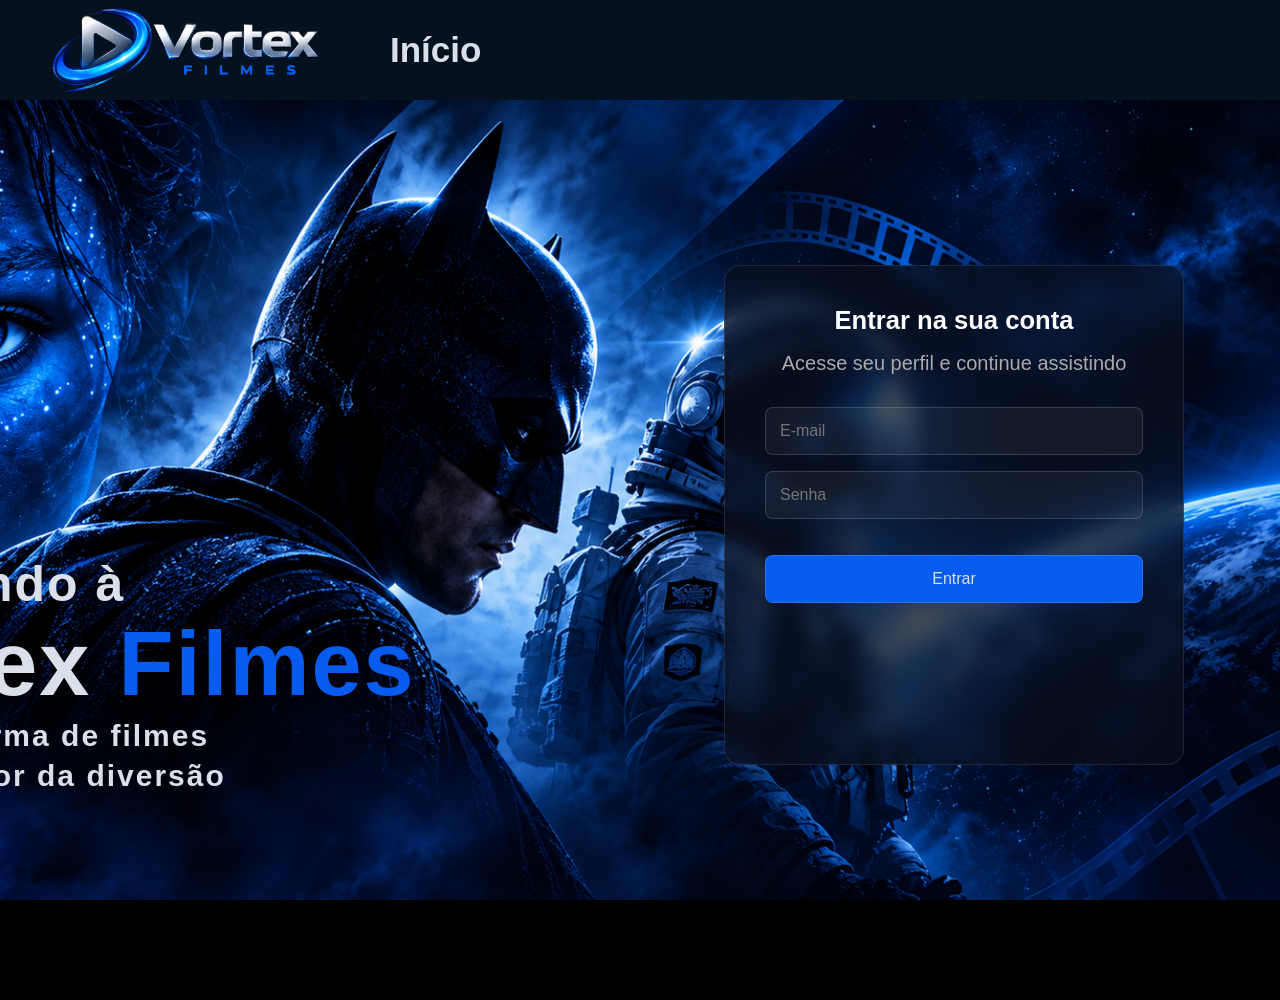
==== index.html @ 3ff37dae "refactor: organize project files and preserve original assets" ====
<!DOCTYPE html>
<html lang="pt-br">
<head>
    <meta charset="UTF-8">
    <meta name="viewport" content="width=device-width, initial-scale=1.0">
    <link rel="stylesheet" href="assets/styles/login.css">
    <script src="assets/scripts/login.js"></script>
    <title>Login</title>
</head>
<body>

    <header>
        <img src="assets/images/branding/logo.png" alt="Vortex Filmes">
        <p><a href="home.html">Início</a></p>
    </header>
    <main id="paginalogin">
        <img src="assets/images/backgrounds/login.png" id="login" alt="">

        <div id="blocologin">
            <div id="blocoesquerda">

            <h2>Bem vindo à</h2>
            <h1>Vortex <span>Filmes</span></h1>
            <h3>Sua plataforma de filmes <br> com o melhor da diversão</h3>

        </div>

            <div>
                <form id="form-login">

                <h1>Entrar na sua conta</h1>
                <p>Acesse seu perfil e continue assistindo</p>
                <input type="email" placeholder="E-mail" aria-label="E-mail" required>
                <input type="password" placeholder="Senha" aria-label="Senha" required>

                <button id="entrar" type="submit">Entrar</button>
                </form>


             </div>

        </div>
    </main>
</body>
</html>
---- assets/styles/login.css ----
/* FORMATADO PARA DESKTOP */

* {
    margin: 0;
    padding: 0;
    box-sizing: border-box;
  }

  /* Garante que o corpo da página ocupe 100% e não permita rolagens extras */
  html, body {
    width: 100%;
    height: 100%;
    overflow-x: hidden;
    background-color: #000; /* Previne que qualquer flash branco apareça */
  }


    header img{
        width: 270px;
        margin-left: 50px;

    }

    header{
        background-color: #061120;
        height: 100px;
        width: 100vw;
        display: flex;
        color: #D9E0E9 ;
        font-size: 30px;
        gap: 70px;

    }

    header a{
        text-decoration: none;
        color:#D9E0E9 ;

    }

    header p {
        padding-top: 30px;
        font-family: Arial, Helvetica, sans-serif;
        font-weight: 700;
        font-size: 35px;

    }


    main img{
        position: absolute;
        top: 0;
        left: 0;
        width: 100vw;
        height: 100vh;
        object-fit: cover;
        z-index: 1; /
    }

    #paginalogin {
        position: relative;
        width: 100vw;
        height: 100vh;
        display: flex;
        align-items: center;
        justify-content: center;
      }

    #blocologin{
        position: relative;
        z-index: 2; /* Fica na frente da imagem */
        display: flex;
        justify-content: space-between;
        align-items: center;
        width: 85%;
        max-width: 1200px;
        color: #D9E0E9 ;
        font-family: Arial, Helvetica, sans-serif;
        font-weight: 100;
        margin-left: 0px;
        padding-left: 0px;
    }

    #blocoesquerda{
        margin-left: -290px;
        margin-bottom: -250px;
        font-weight: 1000px;
        letter-spacing: 2px;


    }

    #blocoesquerda h2 {
        font-size: 50px;

    }

    #blocoesquerda h1 {
        font-size: 90px;

    }

    #blocoesquerda h1 span {
        color: #075BEE;
        font-weight: 2000px;


    }

    #blocoesquerda h3 {
        font-size: 30px;
        line-height: 40px;


    }



    form {
        background: rgba(10, 15, 30, 0.75); /* Fundo translúcido escuro */
        border: 1px solid rgba(255, 255, 255, 0.1);
        margin-top: -70px;
        padding: 40px;
        border-radius: 16px;
        backdrop-filter: blur(10px); /* Efeito vidro fosco */
        width: 100%;
        height: 500px;
        max-width: 460px;
        color: #fff;
      }

    form h1 {
        font-size: 1.6rem;
        margin-bottom: 8px;
        text-align: center;
      }

    form p {
        line-height: 40px;
        color: #aaa;
        font-size: 0.9rem;
        margin-bottom: 24px;
        text-align: center;
        font-size: 20px;
      }

    form input {
        width: 100%;
        padding: 14px;
        margin-bottom: 16px;
        background: rgba(255, 255, 255, 0.05);
        border: 1px solid rgba(255, 255, 255, 0.15);
        border-radius: 8px;
        color: #fff;
        font-size: 1rem;
      }

    form input:focus {
        border-color: #00a2ff;
        outline: none;
    }

    button {
        width: 100%;
        padding: 14px;
        margin-bottom: 36px;
        background: #075BEE;
        border: 1px solid rgba(255, 255, 255, 0.15);
        border-radius: 8px;
        color: #fff;
        font-size: 1rem;
        margin-top: 20px;
      }

    #entrar{
        text-decoration: none;
        color:#D9E0E9 ;
    }
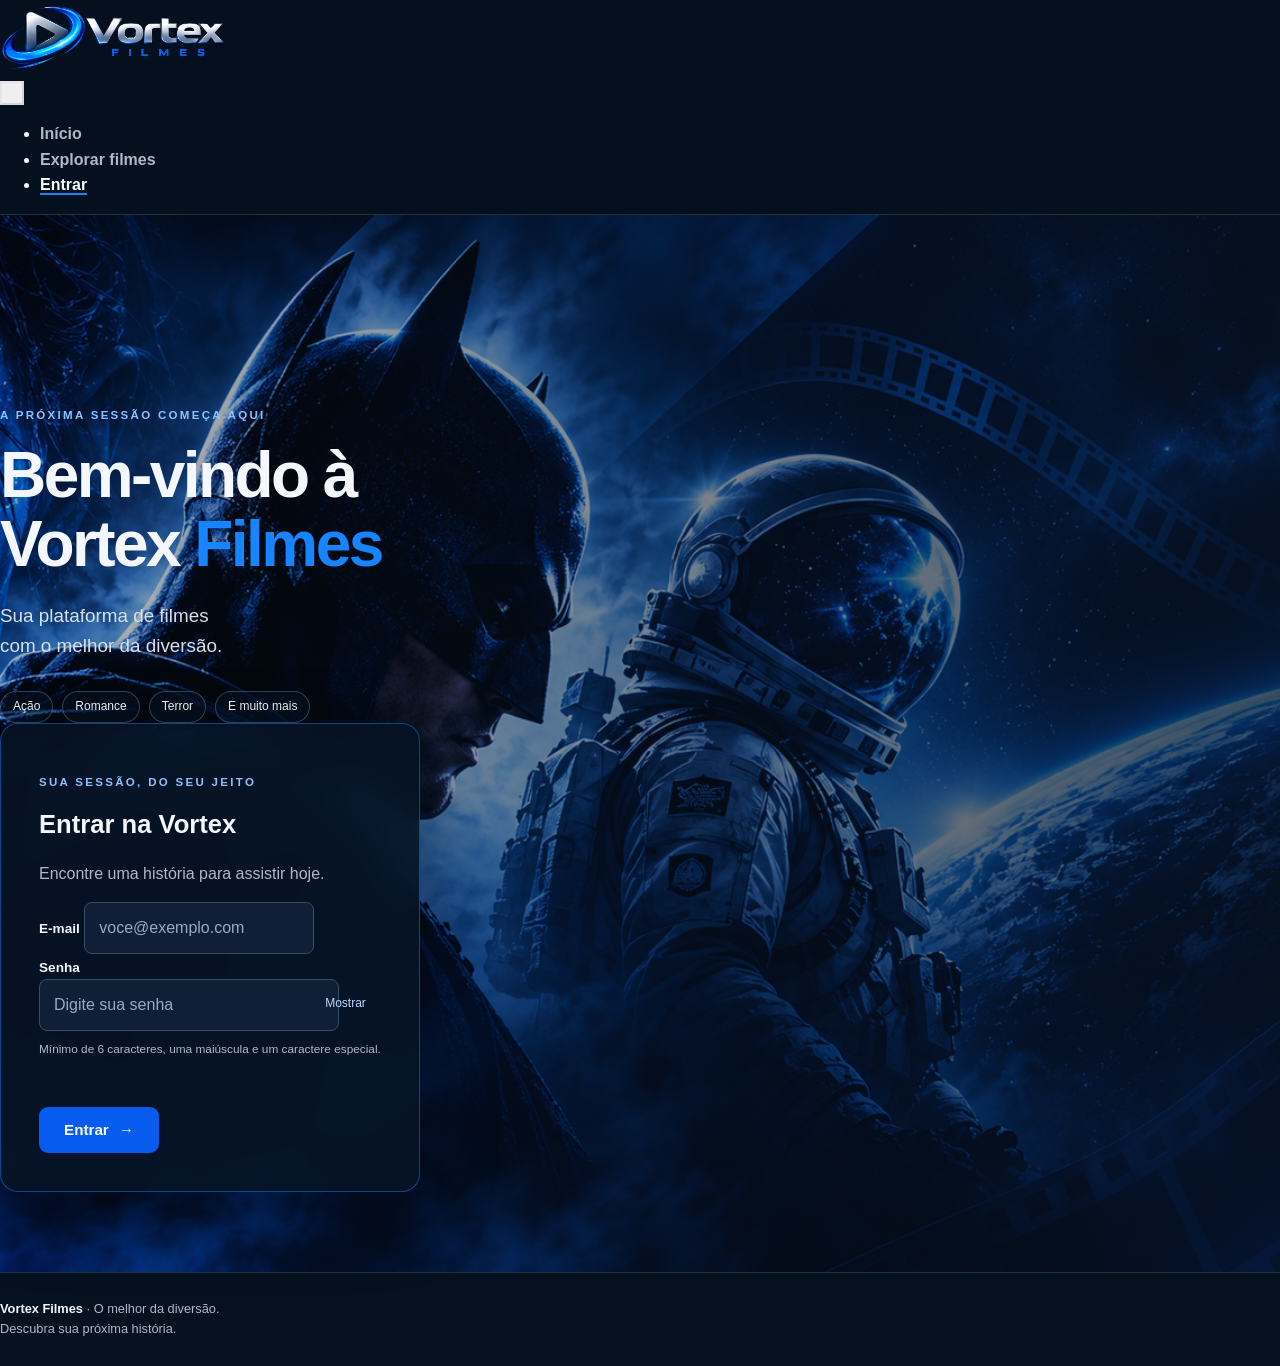
==== commit 874e22e8: "feat: complete responsive movie catalog and Portuguese video selection" ====
--- a/index.html
+++ b/index.html
@@ -1,45 +1,85 @@
 <!DOCTYPE html>
-<html lang="pt-br">
+<html lang="pt-BR" data-bs-theme="dark">
 <head>
     <meta charset="UTF-8">
     <meta name="viewport" content="width=device-width, initial-scale=1.0">
-    <link rel="stylesheet" href="assets/styles/login.css">
-    <script src="assets/scripts/login.js"></script>
-    <title>Login</title>
+    <meta name="description" content="Entre na Vortex Filmes e encontre sua próxima sessão de cinema.">
+    <title>Entrar | Vortex Filmes</title>
+    <link rel="stylesheet" href="vendor/bootstrap.min.css">
+    <link rel="stylesheet" href="css/main.css">
+    <link rel="stylesheet" href="css/login.css">
+    <script src="vendor/bootstrap.bundle.min.js" defer></script>
+    <script src="js/login.js" defer></script>
 </head>
-<body>
+<body class="pagina-login">
+    <a class="pular-conteudo" href="#conteudo-principal">Pular para o conteúdo</a>
+    <header class="cabecalho">
+        <!-- O cabeçalho é compartilhado visualmente pelas duas páginas. -->
+        <nav class="navbar navbar-expand-md" aria-label="Navegação principal">
+            <div class="container">
+                <a class="marca" href="index.html" aria-label="Vortex Filmes, página de entrada">
+                    <img src="images/logo.png" alt="Vortex Filmes" width="225" height="70">
+                </a>
+                <button class="navbar-toggler" type="button" data-bs-toggle="collapse" data-bs-target="#menu-principal" aria-controls="menu-principal" aria-expanded="false" aria-label="Abrir menu">
+                    <span class="navbar-toggler-icon"></span>
+                </button>
+                <div class="collapse navbar-collapse justify-content-end" id="menu-principal">
+                    <ul class="navbar-nav align-items-md-center">
+                        <li class="nav-item"><a class="nav-link" href="home.html">Início</a></li>
+                        <li class="nav-item"><a class="nav-link" href="home.html#catalogo">Explorar filmes</a></li>
+                        <li class="nav-item"><a class="nav-link" href="#formulario-login" aria-current="page">Entrar</a></li>
+                    </ul>
+                </div>
+            </div>
+        </nav>
+    </header>
 
-    <header>
-        <img src="assets/images/branding/logo.png" alt="Vortex Filmes">
-        <p><a href="home.html">Início</a></p>
-    </header>
-    <main id="paginalogin">
-        <img src="assets/images/backgrounds/login.png" id="login" alt="">
+    <main id="conteudo-principal" class="apresentacao-login">
+        <div class="container">
+            <div class="row align-items-center g-5">
+                <section class="col-lg-7 boas-vindas" aria-labelledby="titulo-apresentacao">
+                    <p class="sobretitulo">A próxima sessão começa aqui</p>
+                    <h1 id="titulo-apresentacao">Bem-vindo à<br>Vortex <span class="texto-azul">Filmes</span></h1>
+                    <p class="descricao-login">Sua plataforma de filmes<br class="d-none d-md-block"> com o melhor da diversão.</p>
+                    <div class="generos-apresentacao" aria-label="Gêneros disponíveis">
+                        <span>Ação</span><span>Romance</span><span>Terror</span><span>E muito mais</span>
+                    </div>
+                </section>
 
-        <div id="blocologin">
-            <div id="blocoesquerda">
+                <section class="col-lg-5" aria-labelledby="titulo-login">
+                    <div class="painel-login">
+                        <p class="sobretitulo">Sua sessão, do seu jeito</p>
+                        <h2 id="titulo-login">Entrar na Vortex</h2>
+                        <p class="texto-secundario mb-4">Encontre uma história para assistir hoje.</p>
+                        <!-- O formulário usa validação própria, com mensagens próximas dos campos. -->
+                        <form id="formulario-login" novalidate>
+                            <div class="mb-3">
+                                <label for="email" class="form-label">E-mail</label>
+                                <input class="form-control" type="email" id="email" placeholder="voce@exemplo.com" autocomplete="email" aria-describedby="mensagem-login" required>
+                            </div>
+                            <div class="mb-3">
+                                <label for="senha" class="form-label">Senha</label>
+                                <div class="campo-senha">
+                                    <input class="form-control" type="password" id="senha" placeholder="Digite sua senha" autocomplete="current-password" minlength="6" aria-describedby="ajuda-senha mensagem-login" required>
+                                    <button class="mostrar-senha" id="alternar-senha" type="button" aria-controls="senha" aria-label="Mostrar senha" aria-pressed="false">Mostrar</button>
+                                </div>
+                                <p id="ajuda-senha" class="ajuda-senha">Mínimo de 6 caracteres, uma maiúscula e um caractere especial.</p>
+                            </div>
+                            <p id="mensagem-login" class="mensagem-login" role="alert" aria-atomic="true"></p>
+                            <button class="botao-primario w-100" type="submit">Entrar <span aria-hidden="true">→</span></button>
+                        </form>
+                    </div>
+                </section>
+            </div>
+        </div>
+        <noscript><p class="container">Ative o JavaScript para validar o formulário de entrada.</p></noscript>
+    </main>
 
-            <h2>Bem vindo à</h2>
-            <h1>Vortex <span>Filmes</span></h1>
-            <h3>Sua plataforma de filmes <br> com o melhor da diversão</h3>
-
+    <footer class="rodape">
+        <div class="container d-flex flex-wrap justify-content-between gap-2">
+            <p><strong>Vortex Filmes</strong> · O melhor da diversão.</p>
+            <p>Descubra sua próxima história.</p>
         </div>
-
-            <div>
-                <form id="form-login">
-
-                <h1>Entrar na sua conta</h1>
-                <p>Acesse seu perfil e continue assistindo</p>
-                <input type="email" placeholder="E-mail" aria-label="E-mail" required>
-                <input type="password" placeholder="Senha" aria-label="Senha" required>
-
-                <button id="entrar" type="submit">Entrar</button>
-                </form>
-
-
-             </div>
-
-        </div>
-    </main>
+    </footer>
 </body>
 </html>
--- a/css/main.css
+++ b/css/main.css
@@ -0,0 +1,217 @@
+/* A paleta e os componentes compartilhados mantêm a identidade da Vortex Filmes. */
+:root {
+    --fundo-principal: #071426;
+    --fundo-painel: #0b1b33;
+    --azul-principal: #075bee;
+    --azul-destaque: #1685ff;
+    --texto-principal: #f4f7fb;
+    --texto-secundario: #aeb8c7;
+    --borda-suave: rgba(174, 184, 199, 0.18);
+}
+
+* {
+    box-sizing: border-box;
+}
+
+html {
+    scroll-behavior: smooth;
+    scroll-padding-top: 105px;
+}
+
+body {
+    margin: 0;
+    background: var(--fundo-principal);
+    color: var(--texto-principal);
+    font-family: Arial, Helvetica, sans-serif;
+    line-height: 1.6;
+    min-width: 320px;
+}
+
+a {
+    color: inherit;
+    text-decoration: none;
+}
+
+a:hover {
+    color: #fff;
+}
+
+button, input {
+    font: inherit;
+}
+
+button, a, input {
+    -webkit-tap-highlight-color: transparent;
+}
+
+:focus-visible {
+    outline: 3px solid #85bcff;
+    outline-offset: 5px;
+}
+
+[hidden] {
+    display: none !important;
+}
+
+.pular-conteudo {
+    position: fixed;
+    top: -80px;
+    left: 16px;
+    z-index: 2000;
+    padding: 10px 18px;
+    background: var(--azul-principal);
+    border-radius: 8px;
+}
+
+.pular-conteudo:focus {
+    top: 12px;
+}
+
+.cabecalho {
+    position: sticky;
+    top: 0;
+    z-index: 1020;
+    background: rgba(6, 17, 32, 0.96);
+    border-bottom: 1px solid var(--borda-suave);
+    backdrop-filter: blur(14px);
+}
+
+.cabecalho .navbar {
+    min-height: 90px;
+}
+
+.marca img {
+    display: block;
+    width: 225px;
+    height: auto;
+}
+
+.cabecalho .navbar-nav {
+    gap: 20px;
+}
+
+.cabecalho .nav-link {
+    color: var(--texto-secundario);
+    font-weight: 600;
+}
+
+.cabecalho .nav-link:hover, .cabecalho .nav-link[aria-current="page"] {
+    color: #fff;
+}
+
+.cabecalho .nav-link[aria-current="page"] {
+    box-shadow: 0 2px var(--azul-destaque);
+}
+
+.navbar-toggler {
+    border-color: var(--borda-suave);
+    padding: 10px;
+}
+
+.botao-primario, .botao-secundario {
+    display: inline-flex;
+    align-items: center;
+    justify-content: center;
+    gap: 10px;
+    min-height: 46px;
+    padding: 11px 24px;
+    border: 1px solid transparent;
+    border-radius: 9px;
+    font-weight: 700;
+    font-size: 0.95rem;
+    line-height: 1.4;
+    transition: background 160ms, border-color 160ms, transform 160ms;
+}
+
+.botao-primario {
+    background: var(--azul-principal);
+    color: #fff;
+}
+
+.botao-primario:hover {
+    background: #176bfa;
+    color: #fff;
+    transform: translateY(-1px);
+}
+
+.botao-secundario {
+    background: transparent;
+    color: var(--texto-principal);
+    border-color: #586d88;
+}
+
+.botao-secundario:hover {
+    background: rgba(22, 133, 255, 0.1);
+    border-color: var(--azul-destaque);
+}
+
+.sobretitulo {
+    color: #8dc2ff;
+    font-size: 0.72rem;
+    font-weight: 700;
+    letter-spacing: 0.2em;
+    text-transform: uppercase;
+}
+
+.texto-secundario {
+    color: var(--texto-secundario);
+}
+
+.texto-azul {
+    color: var(--azul-destaque);
+}
+
+.rodape {
+    padding: 26px 0;
+    border-top: 1px solid var(--borda-suave);
+    background: #061120;
+    color: var(--texto-secundario);
+    font-size: 0.8rem;
+}
+
+.rodape p {
+    margin: 0;
+}
+
+.rodape strong {
+    color: var(--texto-principal);
+}
+
+/* Os elementos acompanham a largura disponível, sem margens negativas. */
+@media (max-width: 767.98px) {
+    .cabecalho .navbar {
+        min-height: 76px;
+    }
+
+    .marca img {
+        width: 175px;
+    }
+
+    .cabecalho .navbar-nav {
+        padding: 18px 0;
+        gap: 12px;
+    }
+
+    .cabecalho .nav-link[aria-current="page"] {
+        box-shadow: none;
+        color: #8dc2ff;
+    }
+
+    .rodape {
+        padding: 22px 0;
+    }
+
+}
+
+/* Respeita quem prefere reduzir animações no aparelho. */
+@media (prefers-reduced-motion: reduce) {
+    html {
+        scroll-behavior: auto;
+    }
+
+    *, *::before, *::after {
+        animation-duration: 0.01ms !important;
+        transition-duration: 0.01ms !important;
+    }
+
+}
--- a/css/login.css
+++ b/css/login.css
@@ -0,0 +1,183 @@
+/* O fundo original permanece como parte da identidade visual do login. */
+.pagina-login {
+    min-height: 100vh;
+    display: flex;
+    flex-direction: column;
+}
+
+.apresentacao-login {
+    flex: 1;
+    display: flex;
+    align-items: center;
+    padding: 80px 0;
+    background: linear-gradient(90deg, rgba(7, 20, 38, 0.3), rgba(7, 20, 38, 0.72)), url("../images/login-background.png") center / cover;
+}
+
+.boas-vindas {
+    padding-top: 100px;
+}
+
+.boas-vindas h1 {
+    font-size: clamp(2.7rem, 5vw, 4.7rem);
+    line-height: 1.08;
+    font-weight: 800;
+    letter-spacing: -0.04em;
+    margin: 16px 0 22px;
+}
+
+.descricao-login {
+    font-size: 1.18rem;
+    max-width: 440px;
+    color: #d9e0e9;
+}
+
+.generos-apresentacao {
+    display: flex;
+    flex-wrap: wrap;
+    gap: 9px;
+    margin-top: 30px;
+}
+
+.generos-apresentacao span {
+    padding: 5px 12px;
+    font-size: 0.75rem;
+    border: 1px solid rgba(174, 184, 199, 0.3);
+    border-radius: 30px;
+    background: rgba(7, 20, 38, 0.5);
+}
+
+.painel-login {
+    padding: 38px;
+    background: rgba(7, 20, 38, 0.9);
+    border: 1px solid rgba(22, 133, 255, 0.45);
+    border-radius: 18px;
+    box-shadow: 0 24px 70px rgba(0, 0, 0, 0.35);
+    backdrop-filter: blur(16px);
+}
+
+.painel-login h2 {
+    font-size: 1.6rem;
+    font-weight: 700;
+    margin: 12px 0;
+}
+
+.painel-login .form-label {
+    font-size: 0.85rem;
+    font-weight: 700;
+}
+
+.painel-login .form-control {
+    min-height: 48px;
+    border: 1px solid #3a4c68;
+    border-radius: 8px;
+    background: #101f36;
+    color: #fff;
+    padding: 12px 14px;
+}
+
+.painel-login .form-control::placeholder {
+    color: #9baac0;
+}
+
+.painel-login .form-control:focus {
+    border-color: #1685ff;
+    box-shadow: 0 0 0 3px rgba(22, 133, 255, 0.18);
+}
+
+.painel-login .form-control[aria-invalid="true"] {
+    border-color: #ff9696;
+}
+
+.campo-senha {
+    position: relative;
+}
+
+.campo-senha input {
+    padding-right: 84px !important;
+}
+
+.mostrar-senha {
+    position: absolute;
+    right: 5px;
+    top: 4px;
+    height: 40px;
+    padding: 0 10px;
+    background: transparent;
+    border: 0;
+    color: #b8d9ff;
+    font-size: 0.75rem;
+    border-radius: 5px;
+}
+
+.ajuda-senha {
+    margin: 10px 0 0;
+    color: var(--texto-secundario);
+    font-size: 0.74rem;
+    line-height: 1.5;
+}
+
+.mensagem-login {
+    min-height: 36px;
+    margin: 0 0 12px;
+    color: #ffb0b0;
+    font-size: 0.8rem;
+    line-height: 1.45;
+}
+
+.aviso-demonstracao {
+    margin: 20px 0 0;
+    text-align: center;
+    color: var(--texto-secundario);
+    font-size: 0.72rem;
+}
+
+/* Em telas pequenas, o formulário ocupa a largura disponível sem cortar o texto. */
+@media (max-width: 991.98px) {
+    .apresentacao-login {
+        padding: 50px 0;
+        background-position: 30% center;
+    }
+
+    .boas-vindas {
+        padding-top: 0;
+        text-align: center;
+    }
+
+    .descricao-login {
+        margin-inline: auto;
+    }
+
+    .generos-apresentacao {
+        justify-content: center;
+        margin-top: 20px;
+    }
+
+    .painel-login {
+        max-width: 480px;
+        margin-inline: auto;
+    }
+
+}
+
+@media (max-width: 575.98px) {
+    .apresentacao-login {
+        padding: 34px 0;
+    }
+
+    .boas-vindas h1 {
+        font-size: 2.7rem;
+    }
+
+    .descricao-login {
+        font-size: 1rem;
+    }
+
+    .painel-login {
+        padding: 25px 20px;
+    }
+
+    .painel-login h2 {
+        font-size: 1.4rem;
+    }
+
+}
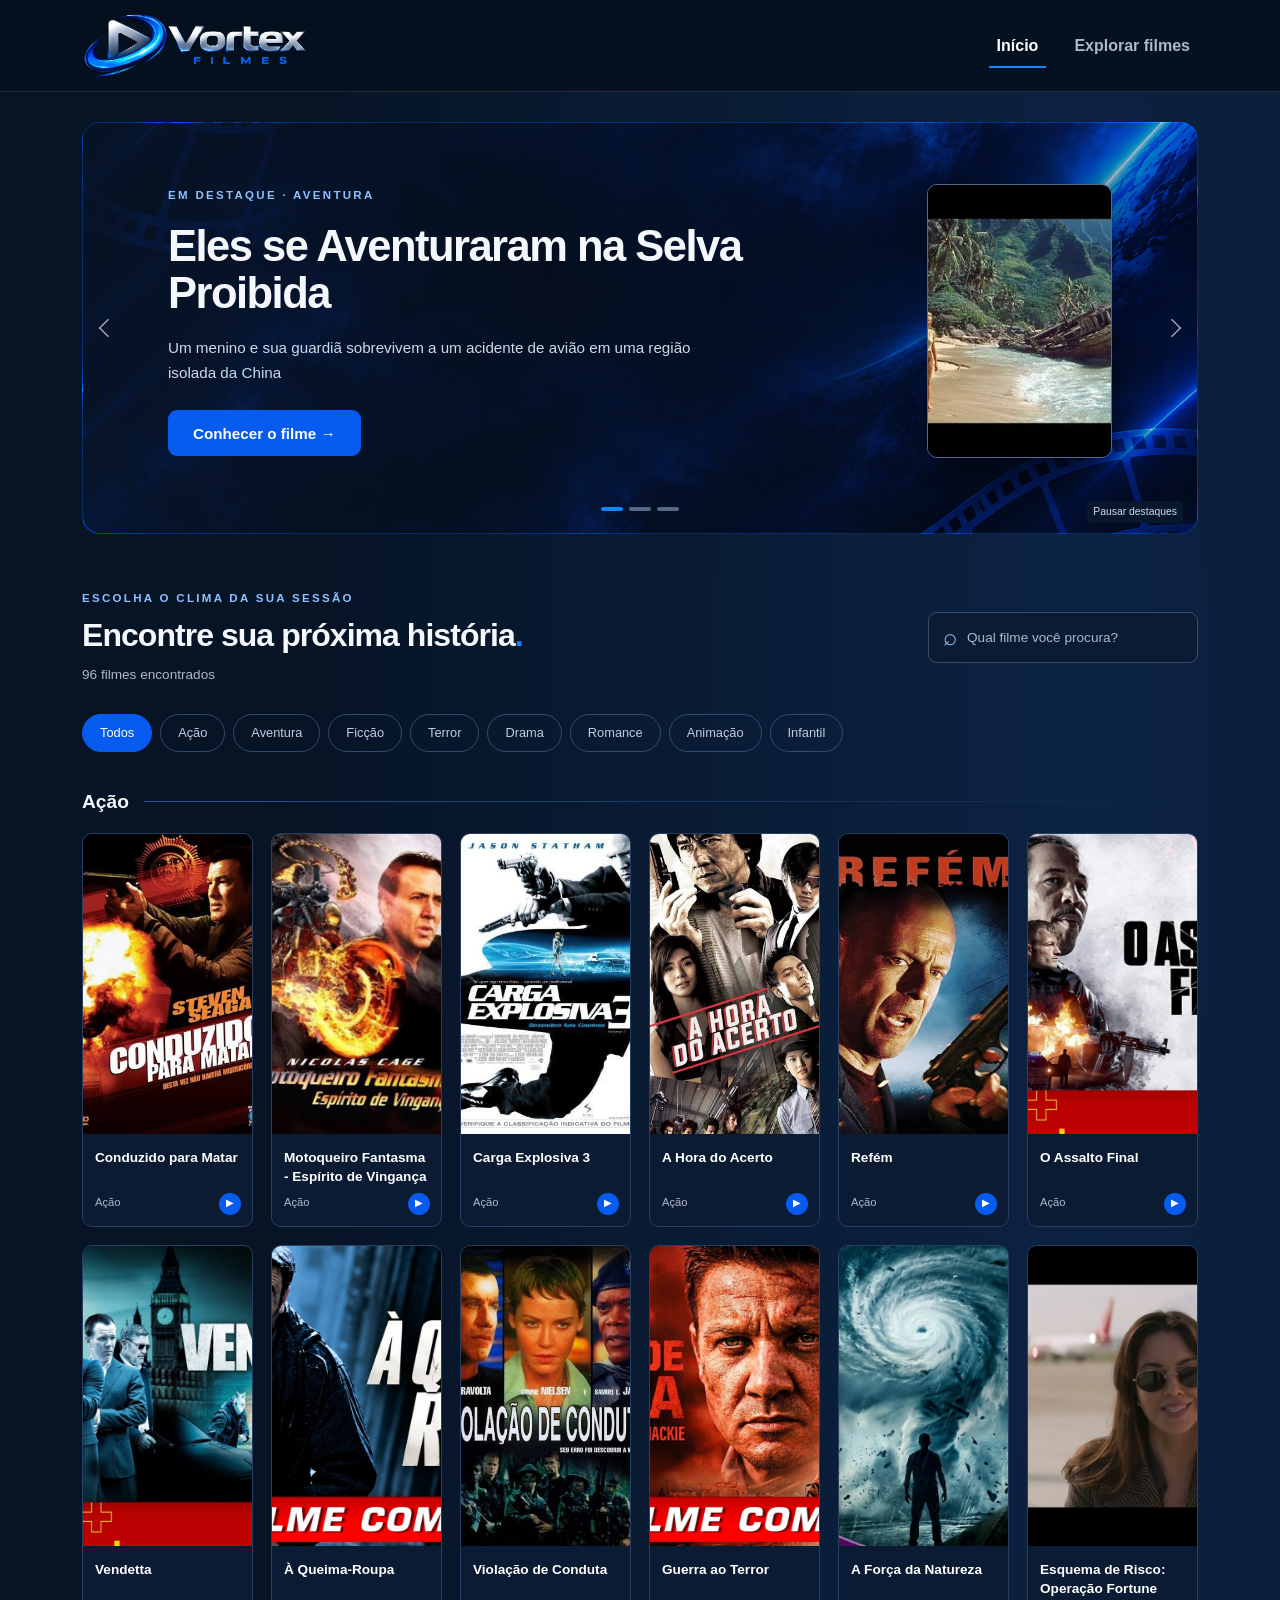
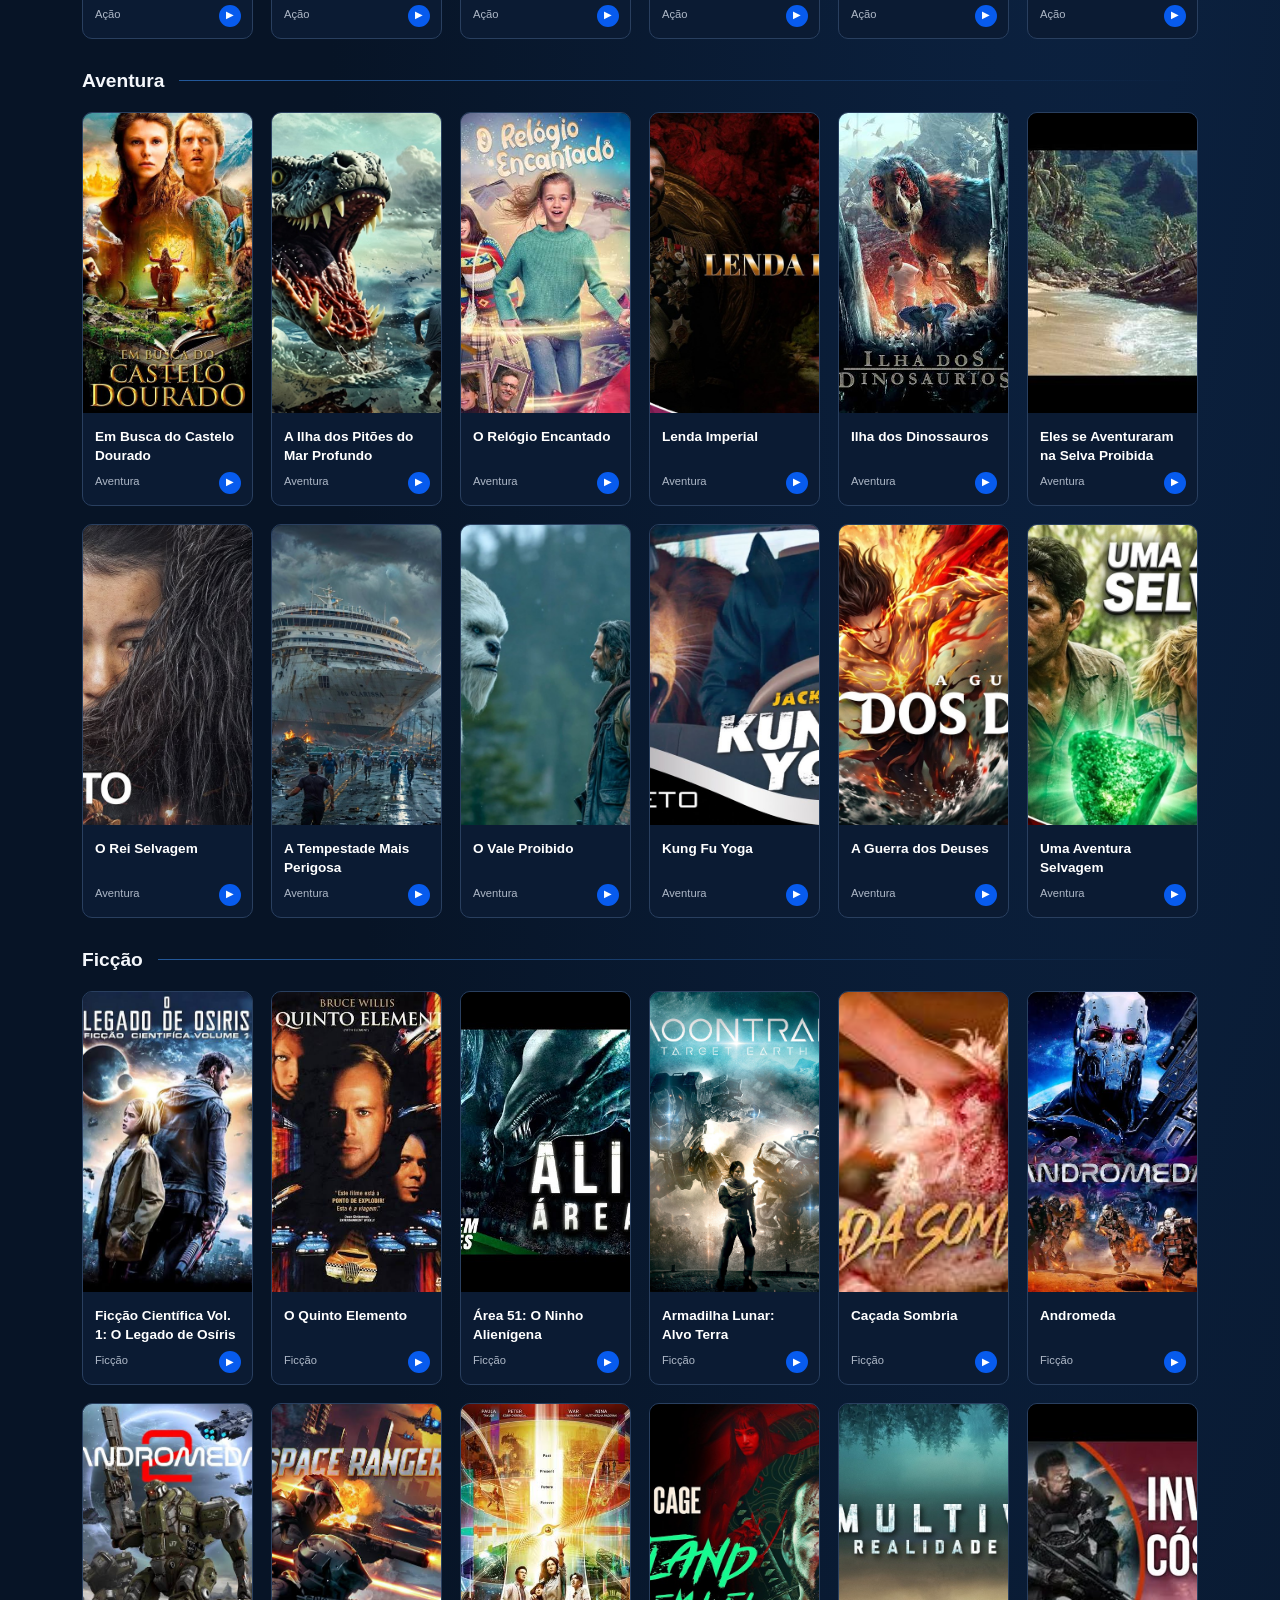
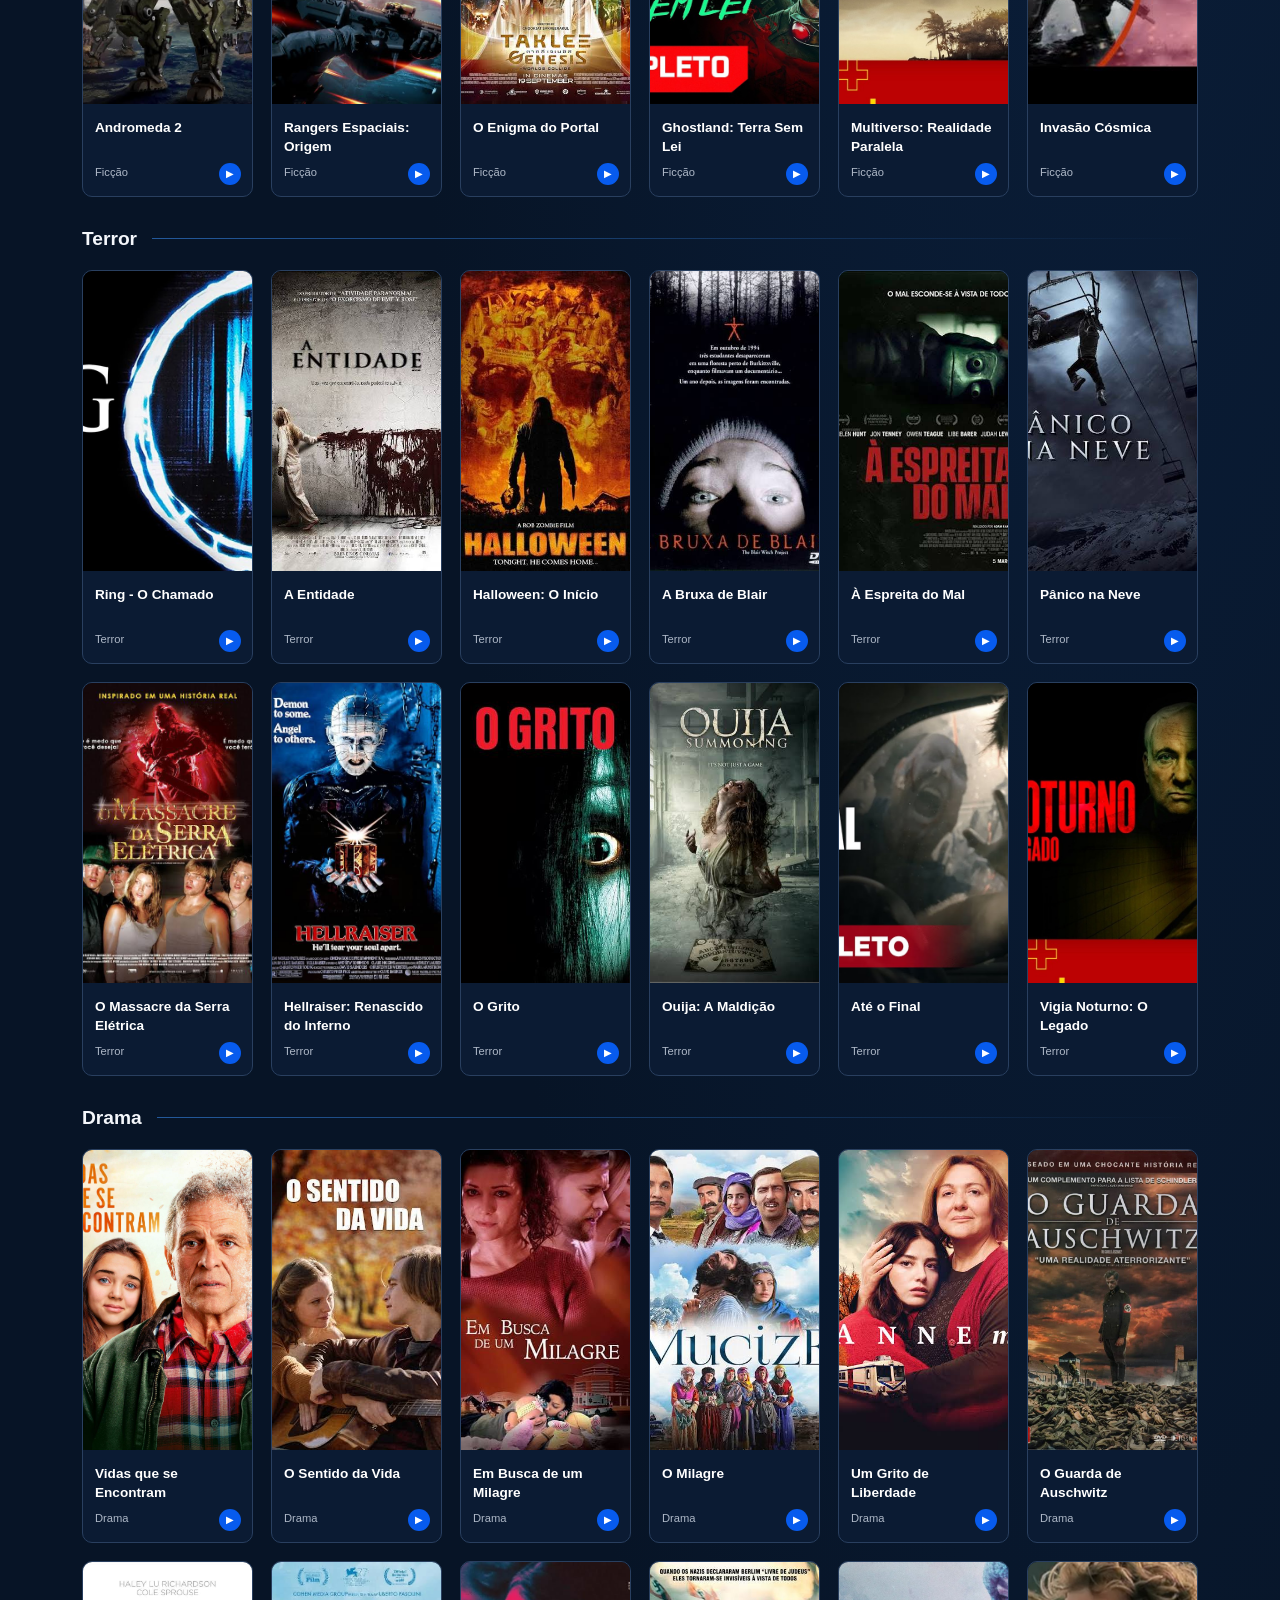
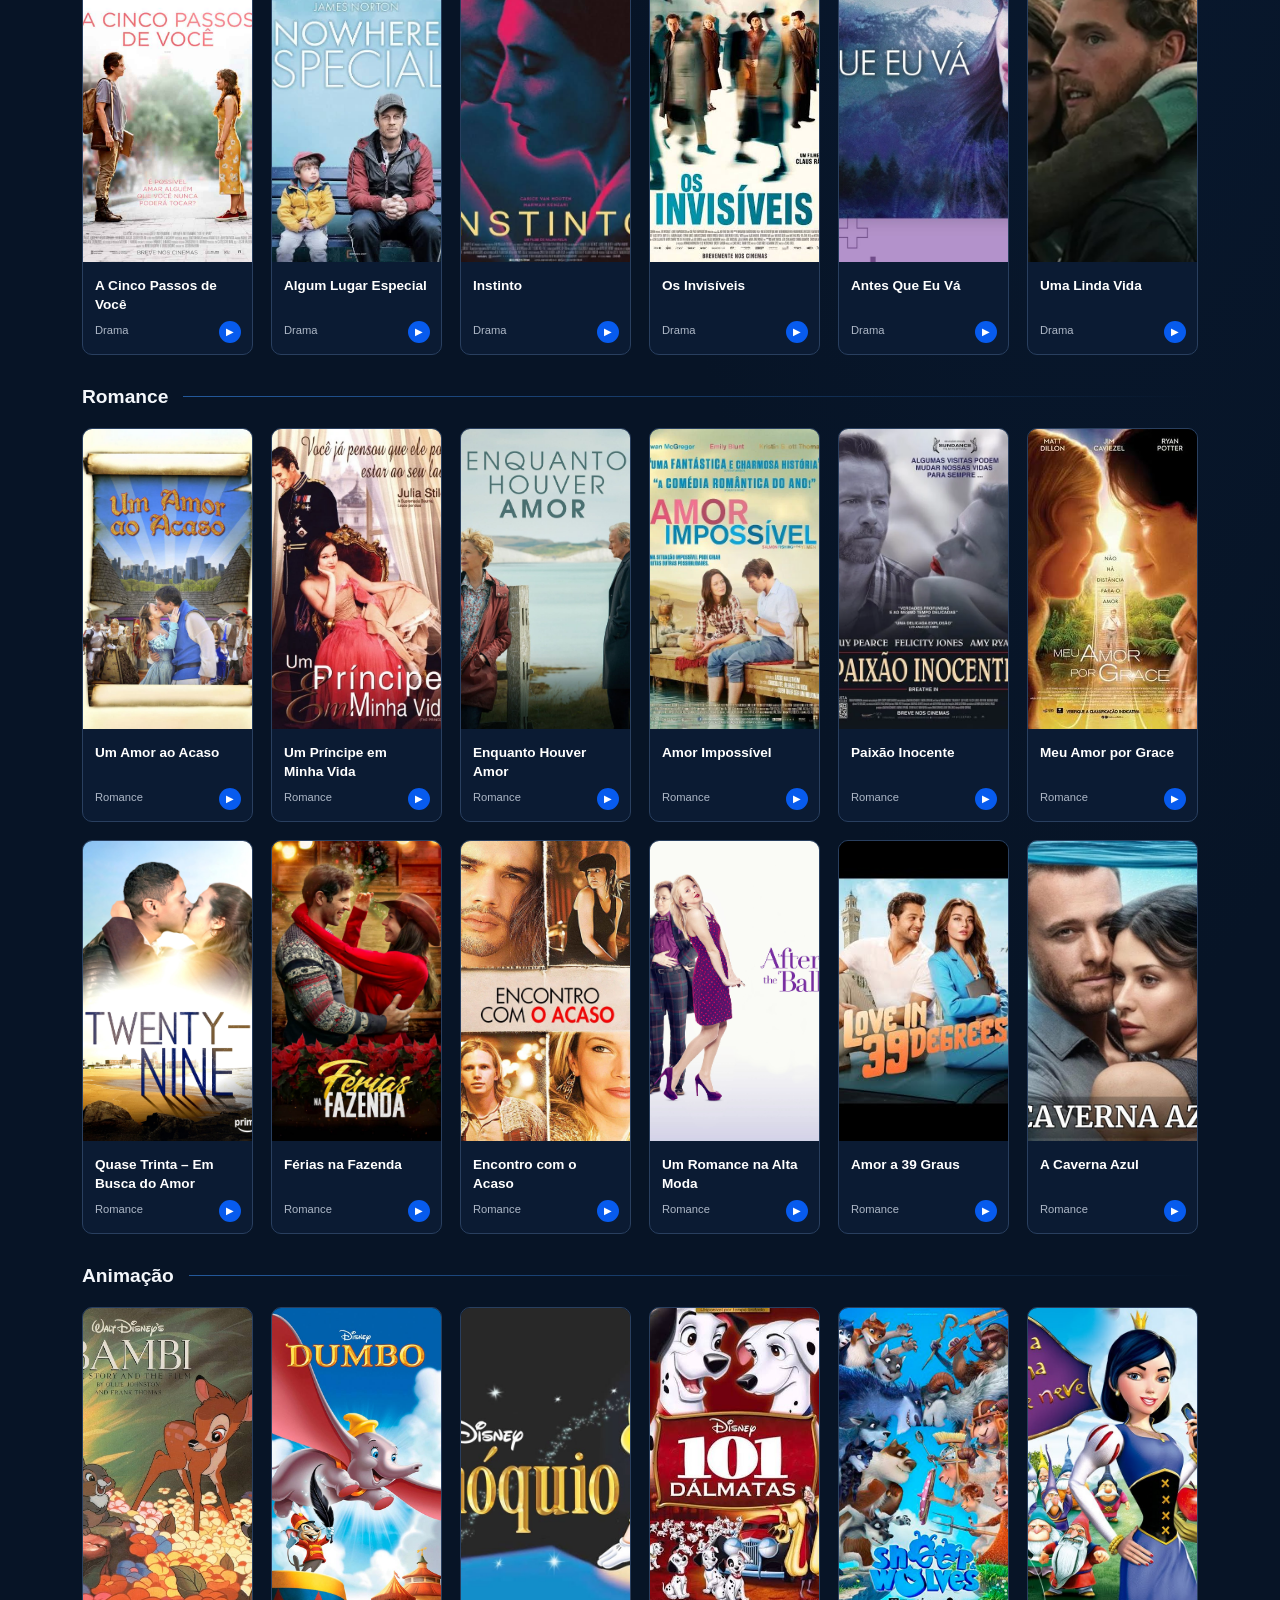
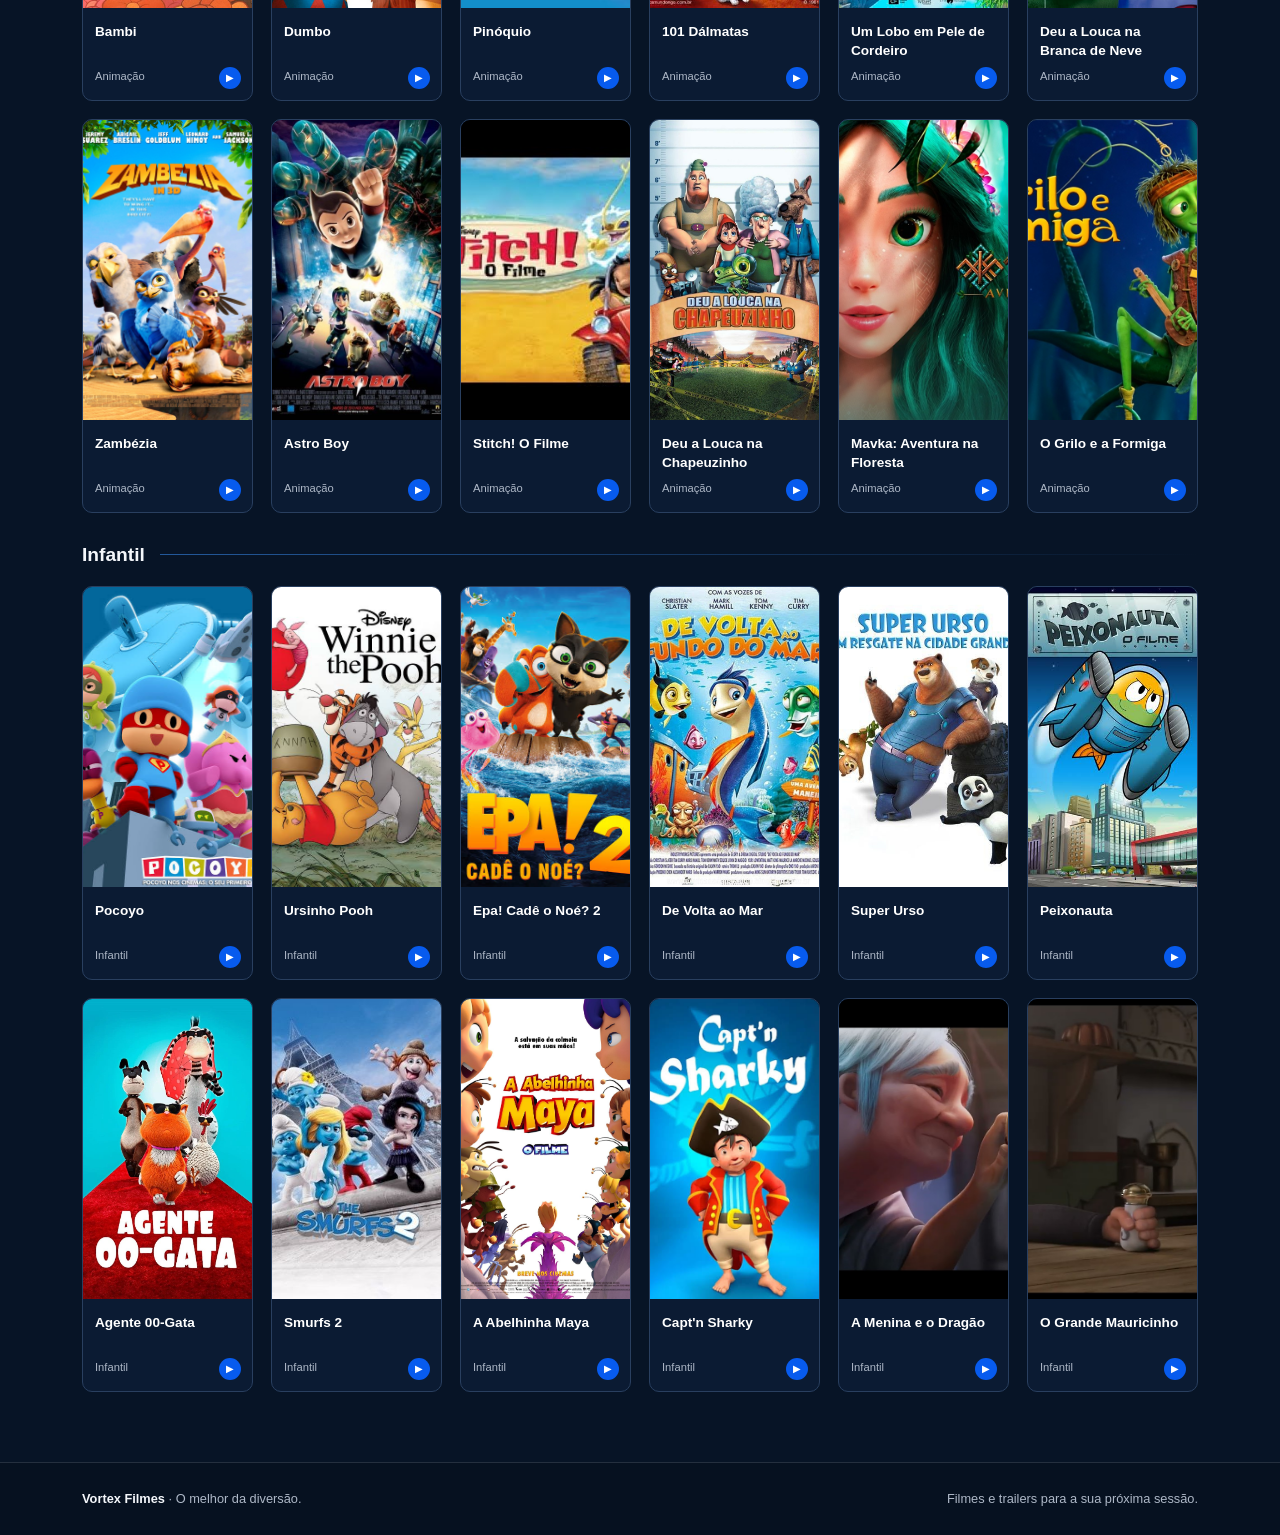
==== commit 9951c051: "feat: moderniza catálogo e carrossel sem dependências" ====
--- a/index.html
+++ b/index.html
@@ -1,85 +1,125 @@
 <!DOCTYPE html>
-<html lang="pt-BR" data-bs-theme="dark">
-<head>
-    <meta charset="UTF-8">
-    <meta name="viewport" content="width=device-width, initial-scale=1.0">
-    <meta name="description" content="Entre na Vortex Filmes e encontre sua próxima sessão de cinema.">
-    <title>Entrar | Vortex Filmes</title>
-    <link rel="stylesheet" href="vendor/bootstrap.min.css">
-    <link rel="stylesheet" href="css/main.css">
-    <link rel="stylesheet" href="css/login.css">
-    <script src="vendor/bootstrap.bundle.min.js" defer></script>
-    <script src="js/login.js" defer></script>
-</head>
-<body class="pagina-login">
-    <a class="pular-conteudo" href="#conteudo-principal">Pular para o conteúdo</a>
-    <header class="cabecalho">
-        <!-- O cabeçalho é compartilhado visualmente pelas duas páginas. -->
-        <nav class="navbar navbar-expand-md" aria-label="Navegação principal">
-            <div class="container">
-                <a class="marca" href="index.html" aria-label="Vortex Filmes, página de entrada">
-                    <img src="images/logo.png" alt="Vortex Filmes" width="225" height="70">
-                </a>
-                <button class="navbar-toggler" type="button" data-bs-toggle="collapse" data-bs-target="#menu-principal" aria-controls="menu-principal" aria-expanded="false" aria-label="Abrir menu">
-                    <span class="navbar-toggler-icon"></span>
-                </button>
-                <div class="collapse navbar-collapse justify-content-end" id="menu-principal">
-                    <ul class="navbar-nav align-items-md-center">
-                        <li class="nav-item"><a class="nav-link" href="home.html">Início</a></li>
-                        <li class="nav-item"><a class="nav-link" href="home.html#catalogo">Explorar filmes</a></li>
-                        <li class="nav-item"><a class="nav-link" href="#formulario-login" aria-current="page">Entrar</a></li>
-                    </ul>
+<html lang="pt-BR">
+    <head>
+        <meta charset="UTF-8">
+        <meta name="viewport" content="width=device-width, initial-scale=1.0">
+        <meta name="description" content="Explore o catálogo da Vortex Filmes: ação, aventura, romance, terror e histórias para toda a família.">
+        <title>Catálogo | Vortex Filmes</title>
+        <link rel="stylesheet" href="css/styles.css">
+        <!-- defer preserva a ordem: os dados carregam antes das funções, após a leitura do HTML. -->
+        <script src="js/movies.js" defer></script>
+        <script src="js/catalog.js" defer></script>
+    </head>
+    <body>
+        <!-- Atalho de teclado para chegar ao catálogo sem percorrer o menu. -->
+        <a class="pular-conteudo" href="#catalogo">Pular para o catálogo</a>
+        <!-- Navegação responsiva: o catálogo abre diretamente nesta página. -->
+        <header class="cabecalho">
+            <nav class="navegacao-principal" aria-label="Navegação principal">
+                <div class="conteiner">
+                    <a class="marca" href="index.html" aria-label="Vortex Filmes, página inicial">
+                        <img src="images/brand/logo.png" alt="Vortex Filmes" width="225" height="70">
+                    </a>
+                    <button class="botao-menu" id="alternar-menu" type="button" aria-controls="menu-principal" aria-expanded="false" aria-label="Abrir menu">
+                        <span class="icone-menu"></span>
+                    </button>
+                    <div class="menu-principal" id="menu-principal">
+                        <ul class="lista-menu">
+                            <li class="item-menu"><a class="link-menu" href="index.html" aria-current="page">Início</a></li>
+                            <li class="item-menu"><a class="link-menu" href="#catalogo">Explorar filmes</a></li>
+                        </ul>
+                    </div>
                 </div>
-            </div>
-        </nav>
-    </header>
+            </nav>
+        </header>
 
-    <main id="conteudo-principal" class="apresentacao-login">
-        <div class="container">
-            <div class="row align-items-center g-5">
-                <section class="col-lg-7 boas-vindas" aria-labelledby="titulo-apresentacao">
-                    <p class="sobretitulo">A próxima sessão começa aqui</p>
-                    <h1 id="titulo-apresentacao">Bem-vindo à<br>Vortex <span class="texto-azul">Filmes</span></h1>
-                    <p class="descricao-login">Sua plataforma de filmes<br class="d-none d-md-block"> com o melhor da diversão.</p>
-                    <div class="generos-apresentacao" aria-label="Gêneros disponíveis">
-                        <span>Ação</span><span>Romance</span><span>Terror</span><span>E muito mais</span>
+        <main>
+            <h1 class="somente-leitores">Descubra sua próxima história na Vortex Filmes</h1>
+            <div class="conteiner">
+                <!-- Destaques sorteados com navegação nativa e troca automática. -->
+                <section class="secao-destaques" aria-label="Filmes em destaque">
+                    <div id="carrossel-destaques" class="carrossel" tabindex="0" aria-roledescription="carrossel">
+                        <div class="indicadores-destaques">
+                            <button type="button" data-destaque="0" class="ativo" aria-current="true" aria-label="Destaque 1"></button>
+                            <button type="button" data-destaque="1" aria-label="Destaque 2"></button>
+                            <button type="button" data-destaque="2" aria-label="Destaque 3"></button>
+                        </div>
+                        <!-- O JavaScript preenche os três slides; data-destaque conecta os indicadores. -->
+                        <div class="lista-destaques" id="lista-destaques"></div>
+                        <button class="controle-anterior" id="destaque-anterior" type="button">
+                            <span class="icone-anterior" aria-hidden="true"></span>
+                            <span class="somente-leitores">Filme anterior</span>
+                        </button>
+                        <button class="controle-proximo" id="destaque-proximo" type="button">
+                            <span class="icone-proximo" aria-hidden="true"></span>
+                            <span class="somente-leitores">Próximo filme</span>
+                        </button>
+                        <button class="pausa-destaques" id="pausar-destaques" type="button" aria-pressed="false">Pausar destaques</button>
                     </div>
                 </section>
 
-                <section class="col-lg-5" aria-labelledby="titulo-login">
-                    <div class="painel-login">
-                        <p class="sobretitulo">Sua sessão, do seu jeito</p>
-                        <h2 id="titulo-login">Entrar na Vortex</h2>
-                        <p class="texto-secundario mb-4">Encontre uma história para assistir hoje.</p>
-                        <!-- O formulário usa validação própria, com mensagens próximas dos campos. -->
-                        <form id="formulario-login" novalidate>
-                            <div class="mb-3">
-                                <label for="email" class="form-label">E-mail</label>
-                                <input class="form-control" type="email" id="email" placeholder="voce@exemplo.com" autocomplete="email" aria-describedby="mensagem-login" required>
-                            </div>
-                            <div class="mb-3">
-                                <label for="senha" class="form-label">Senha</label>
-                                <div class="campo-senha">
-                                    <input class="form-control" type="password" id="senha" placeholder="Digite sua senha" autocomplete="current-password" minlength="6" aria-describedby="ajuda-senha mensagem-login" required>
-                                    <button class="mostrar-senha" id="alternar-senha" type="button" aria-controls="senha" aria-label="Mostrar senha" aria-pressed="false">Mostrar</button>
-                                </div>
-                                <p id="ajuda-senha" class="ajuda-senha">Mínimo de 6 caracteres, uma maiúscula e um caractere especial.</p>
-                            </div>
-                            <p id="mensagem-login" class="mensagem-login" role="alert" aria-atomic="true"></p>
-                            <button class="botao-primario w-100" type="submit">Entrar <span aria-hidden="true">→</span></button>
+                <!-- O JavaScript monta filtros e cartões usando os dados de movies.js. -->
+                <section class="secao-catalogo" id="catalogo" aria-labelledby="titulo-catalogo">
+                    <div class="cabecalho-catalogo">
+                        <div>
+                            <p class="sobretitulo">Escolha o clima da sua sessão</p>
+                            <h2 id="titulo-catalogo">Encontre sua próxima história<span class="texto-azul">.</span></h2>
+                            <p class="texto-secundario" id="contador-filmes" role="status" aria-live="polite"></p>
+                        </div>
+                        <form id="formulario-busca" class="busca-filmes" role="search">
+                            <label class="somente-leitores" for="busca">Buscar um filme</label>
+                            <span aria-hidden="true">⌕</span>
+                            <input type="search" id="busca" placeholder="Qual filme você procura?" autocomplete="off">
                         </form>
                     </div>
+                    <nav id="filtros-generos" class="filtros-generos" aria-label="Filtrar filmes por gênero"></nav>
+                    <p id="nenhum-filme" class="nenhum-filme" hidden>Nenhum filme encontrado. Tente outro título ou escolha outro gênero.</p>
+                    <div id="lista-filmes"></div>
+                    <noscript><p>Ative o JavaScript para explorar os filmes e seus detalhes.</p></noscript>
                 </section>
             </div>
-        </div>
-        <noscript><p class="container">Ative o JavaScript para validar o formulário de entrada.</p></noscript>
-    </main>
+        </main>
 
-    <footer class="rodape">
-        <div class="container d-flex flex-wrap justify-content-between gap-2">
-            <p><strong>Vortex Filmes</strong> · O melhor da diversão.</p>
-            <p>Descubra sua próxima história.</p>
-        </div>
-    </footer>
-</body>
+        <!-- Uma única janela alterna entre sinopse e vídeo, sem sobrepor modais. -->
+        <dialog class="janela-filme" id="janela-filme" aria-labelledby="titulo-filme">
+            <div class="janela-container">
+                <article class="janela-conteudo">
+                    <header class="janela-cabecalho">
+                        <h2 class="titulo-janela" id="titulo-filme">Detalhes do filme</h2>
+                        <button class="botao-fechar" id="fechar-detalhes" type="button" aria-label="Fechar detalhes do filme">×</button>
+                    </header>
+                    <div class="janela-corpo">
+                        <section id="conteudo-detalhes" class="detalhes-filme" aria-label="Sinopse e informações">
+                            <img id="capa-filme" class="capa-detalhes" alt="">
+                            <div>
+                                <p class="sobretitulo" id="categoria-filme"></p>
+                                <p class="texto-secundario" id="ano-filme" hidden></p>
+                                <h3>Sobre o filme</h3>
+                                <p id="sinopse-filme" class="sinopse-filme"></p>
+                            </div>
+                        </section>
+                        <!-- O iframe recebe src somente quando o visitante escolhe reproduzir. -->
+                        <section id="conteudo-video" aria-label="Reprodução do vídeo" hidden>
+                            <p id="tipo-video" class="sobretitulo"></p>
+                            <iframe id="reprodutor-filme" class="reprodutor-filme" title="Reprodução do filme" referrerpolicy="strict-origin-when-cross-origin" allow="accelerometer; autoplay; clipboard-write; encrypted-media; gyroscope; picture-in-picture; web-share" allowfullscreen></iframe>
+                            <p class="ajuda-reprodutor">Se o vídeo não carregar, <a id="link-youtube" href="https://www.youtube.com/" target="_blank" rel="noopener noreferrer">abra no YouTube <span aria-hidden="true">↗</span></a>.</p>
+                        </section>
+                    </div>
+                    <footer class="janela-rodape">
+                        <button class="botao-secundario" id="voltar-detalhes" type="button" hidden>← Voltar à sinopse</button>
+                        <button class="botao-secundario" id="ver-trailer" type="button">Ver trailer</button>
+                        <button class="botao-primario" id="assistir-filme" type="button"><span aria-hidden="true">▶</span> Assistir filme</button>
+                    </footer>
+                </article>
+            </div>
+        </dialog>
+
+        <!-- Rodapé compartilhado, sem scripts ou dependências externas. -->
+        <footer class="rodape">
+            <div class="conteiner conteudo-rodape">
+                <p><strong>Vortex Filmes</strong> · O melhor da diversão.</p>
+                <p>Filmes e trailers para a sua próxima sessão.</p>
+            </div>
+        </footer>
+    </body>
 </html>
--- a/css/styles.css
+++ b/css/styles.css
@@ -0,0 +1,993 @@
+/* 1. Base, cabeçalho, botões e rodapé. */
+/* A paleta e os componentes compartilhados mantêm a identidade da Vortex Filmes. */
+:root {
+    --fundo-principal: #071426;
+    --fundo-painel: #0b1b33;
+    --azul-principal: #075bee;
+    --azul-destaque: #1685ff;
+    --texto-principal: #f4f7fb;
+    --texto-secundario: #aeb8c7;
+    --borda-suave: rgba(174, 184, 199, 0.18);
+}
+
+* {
+    box-sizing: border-box;
+}
+
+html {
+    scroll-behavior: smooth;
+    scroll-padding-top: 105px;
+}
+
+body {
+    margin: 0;
+    background: var(--fundo-principal);
+    color: var(--texto-principal);
+    font-family: Arial, Helvetica, sans-serif;
+    line-height: 1.6;
+    min-width: 320px;
+}
+
+a {
+    color: inherit;
+    text-decoration: none;
+}
+
+a:hover {
+    color: #fff;
+}
+
+button, input {
+    font: inherit;
+}
+
+button, a, input {
+    -webkit-tap-highlight-color: transparent;
+}
+
+:focus-visible {
+    outline: 3px solid #85bcff;
+    outline-offset: 5px;
+}
+
+[hidden] {
+    display: none !important;
+}
+
+.pular-conteudo {
+    position: fixed;
+    top: -80px;
+    left: 16px;
+    z-index: 2000;
+    padding: 10px 18px;
+    background: var(--azul-principal);
+    border-radius: 8px;
+}
+
+.pular-conteudo:focus {
+    top: 12px;
+}
+
+.cabecalho {
+    position: sticky;
+    top: 0;
+    z-index: 1020;
+    background: rgba(6, 17, 32, 0.96);
+    border-bottom: 1px solid var(--borda-suave);
+    backdrop-filter: blur(14px);
+}
+
+.cabecalho
+/* Flexbox alinha a marca e os links; o menu é recolhido em telas pequenas. */
+.navegacao-principal {
+    min-height: 90px;
+}
+
+.marca img {
+    display: block;
+    width: 225px;
+    height: auto;
+}
+
+.cabecalho .lista-menu {
+    gap: 20px;
+}
+
+.cabecalho .link-menu {
+    color: var(--texto-secundario);
+    font-weight: 600;
+}
+
+.cabecalho .link-menu:hover, .cabecalho .link-menu[aria-current="page"] {
+    color: #fff;
+}
+
+.cabecalho .link-menu[aria-current="page"] {
+    box-shadow: 0 2px var(--azul-destaque);
+}
+
+.botao-menu {
+    border-color: var(--borda-suave);
+    padding: 10px;
+}
+
+.botao-primario, .botao-secundario {
+    display: inline-flex;
+    align-items: center;
+    justify-content: center;
+    gap: 10px;
+    min-height: 46px;
+    padding: 11px 24px;
+    border: 1px solid transparent;
+    border-radius: 9px;
+    font-weight: 700;
+    font-size: 0.95rem;
+    line-height: 1.4;
+    transition: background 160ms, border-color 160ms, transform 160ms;
+}
+
+.botao-primario {
+    background: var(--azul-principal);
+    color: #fff;
+}
+
+.botao-primario:hover {
+    background: #176bfa;
+    color: #fff;
+    transform: translateY(-1px);
+}
+
+.botao-secundario {
+    background: transparent;
+    color: var(--texto-principal);
+    border-color: #586d88;
+}
+
+.botao-secundario:hover {
+    background: rgba(22, 133, 255, 0.1);
+    border-color: var(--azul-destaque);
+}
+
+.sobretitulo {
+    color: #8dc2ff;
+    font-size: 0.72rem;
+    font-weight: 700;
+    letter-spacing: 0.2em;
+    text-transform: uppercase;
+}
+
+.texto-secundario {
+    color: var(--texto-secundario);
+}
+
+.texto-azul {
+    color: var(--azul-destaque);
+}
+
+.rodape {
+    padding: 26px 0;
+    border-top: 1px solid var(--borda-suave);
+    background: #061120;
+    color: var(--texto-secundario);
+    font-size: 0.8rem;
+}
+
+.rodape p {
+    margin: 0;
+}
+
+.rodape strong {
+    color: var(--texto-principal);
+}
+
+/* 2. Carrossel de destaques. */
+/* O cenário azul e as capas originais formam a base visual do catálogo. */
+body {
+    background: radial-gradient(ellipse at 85% 10%, #0c2343 0%, var(--fundo-principal) 50%);
+}
+
+.secao-destaques {
+    padding-top: 30px;
+}
+
+.carrossel {
+    border: 1px solid rgba(22, 133, 255, 0.3);
+    border-radius: 18px;
+    overflow: hidden;
+    background: #08172c url("../images/backgrounds/catalog-background.png") center / cover;
+}
+
+.destaque {
+    display: flex;
+    align-items: center;
+    justify-content: space-between;
+    gap: 45px;
+    min-height: 410px;
+    padding: 48px 85px 62px;
+    background: linear-gradient(90deg, rgba(7, 20, 38, 0.93), rgba(7, 20, 38, 0.24));
+}
+
+.destaque-texto {
+    max-width: 650px;
+}
+
+.destaque h2 {
+    margin: 18px 0;
+    font-size: clamp(1.8rem, 3.4vw, 3rem);
+    line-height: 1.08;
+    font-weight: 800;
+    letter-spacing: -0.035em;
+}
+
+.destaque .resumo-destaque {
+    color: #ced9e8;
+    max-width: 570px;
+    font-size: 0.95rem;
+    line-height: 1.7;
+    margin-bottom: 24px;
+}
+
+.destaque img {
+    width: 185px;
+    height: 274px;
+    flex-shrink: 0;
+    object-fit: cover;
+    border: 1px solid #526a8b;
+    border-radius: 10px;
+    box-shadow: 0 15px 45px rgba(0, 0, 0, 0.5);
+}
+
+.controle-anterior, .controle-proximo {
+    width: 50px;
+}
+
+.icone-anterior, .icone-proximo {
+    width: 20px;
+}
+
+.indicadores-destaques {
+    margin-bottom: 22px;
+}
+
+.indicadores-destaques [data-destaque] {
+    width: 22px;
+    height: 4px;
+    border: none;
+    border-radius: 6px;
+    background-color: #b7d6ff;
+    opacity: 0.45;
+}
+
+.indicadores-destaques .ativo {
+    background-color: #1685ff;
+    opacity: 1;
+}
+
+/* 3. Busca e filtros do catálogo. */
+.secao-catalogo {
+    padding: 55px 0 70px;
+}
+
+.cabecalho-catalogo {
+    display: flex;
+    align-items: center;
+    justify-content: space-between;
+    flex-wrap: wrap;
+    gap: 20px;
+}
+
+.cabecalho-catalogo h2 {
+    font-size: clamp(1.6rem, 2.5vw, 2rem);
+    font-weight: 700;
+    letter-spacing: -0.03em;
+    margin-bottom: 10px;
+}
+
+.cabecalho-catalogo .sobretitulo {
+    margin-bottom: 8px;
+}
+
+#contador-filmes {
+    font-size: 0.85rem;
+    margin: 0;
+}
+
+.busca-filmes {
+    display: flex;
+    align-items: center;
+    gap: 10px;
+    min-width: 270px;
+    padding: 9px 14px;
+    border: 1px solid #3a4c68;
+    border-radius: 9px;
+    background: #0b1b33;
+}
+
+.busca-filmes span {
+    font-size: 1.5rem;
+    line-height: 1;
+    color: #8dc2ff;
+}
+
+.busca-filmes input {
+    width: 100%;
+    min-width: 0;
+    padding: 5px 0;
+    border: 0;
+    background: transparent;
+    color: #fff;
+    font-size: 0.85rem;
+}
+
+.busca-filmes input::placeholder {
+    color: var(--texto-secundario);
+}
+
+.busca-filmes:focus-within {
+    border-color: #1685ff;
+}
+
+.filtros-generos {
+    display: flex;
+    flex-wrap: wrap;
+    gap: 8px;
+    padding: 28px 0 8px;
+}
+
+.filtro-genero {
+    min-height: 38px;
+    padding: 7px 17px;
+    border: 1px solid #344b6b;
+    border-radius: 30px;
+    background: transparent;
+    color: #c0cde0;
+    font-size: 0.8rem;
+}
+
+.filtro-genero:hover {
+    border-color: #1685ff;
+    color: #fff;
+}
+
+.filtro-genero[aria-pressed="true"] {
+    background: #075bee;
+    border-color: #075bee;
+    color: #fff;
+}
+
+/* 4. Grupos e cartões de filmes. */
+.grupo-filmes {
+    padding-top: 30px;
+}
+
+.titulo-grupo {
+    display: flex;
+    align-items: center;
+    gap: 15px;
+    margin: 0 0 20px;
+    font-size: 1.2rem;
+    font-weight: 700;
+}
+
+.titulo-grupo::after {
+    content: "";
+    height: 1px;
+    flex: 1;
+    background: linear-gradient(90deg, #23599b, transparent);
+}
+
+.grade-filmes {
+    display: grid;
+    grid-template-columns: repeat(6, minmax(0, 1fr));
+    gap: 18px;
+}
+
+.cartao-filme {
+    width: 100%;
+    display: block;
+    padding: 0;
+    border: 1px solid #293f5f;
+    border-radius: 10px;
+    background: #0b1b33;
+    color: #fff;
+    text-align: left;
+    overflow: hidden;
+    transition: transform 180ms, border-color 180ms, box-shadow 180ms;
+}
+
+.cartao-filme:hover {
+    transform: translateY(-5px);
+    border-color: #1685ff;
+    box-shadow: 0 12px 25px rgba(0, 0, 0, 0.28);
+}
+
+.cartao-filme img {
+    display: block;
+    width: 100%;
+    aspect-ratio: 2 / 3;
+    object-fit: cover;
+    background: #142a46;
+}
+
+.informacoes-cartao {
+    position: relative;
+    padding: 14px 12px;
+}
+
+.informacoes-cartao h4 {
+    display: -webkit-box;
+    -webkit-line-clamp: 2;
+    -webkit-box-orient: vertical;
+    overflow: hidden;
+    min-height: 2.8em;
+    font-size: 0.85rem;
+    font-weight: 700;
+    line-height: 1.4;
+    margin: 0 0 8px;
+}
+
+.informacoes-cartao p {
+    margin: 0;
+    font-size: 0.7rem;
+    color: var(--texto-secundario);
+}
+
+.abrir-cartao {
+    position: absolute;
+    right: 11px;
+    bottom: 11px;
+    display: grid;
+    place-items: center;
+    width: 22px;
+    height: 22px;
+    border-radius: 50%;
+    background: #075bee;
+    color: #fff;
+    font-size: 0.65rem;
+}
+
+.nenhum-filme {
+    padding: 60px 20px;
+    text-align: center;
+    color: var(--texto-secundario);
+}
+
+/* 5. Janela de detalhes e reprodução dos vídeos. */
+.janela-conteudo {
+    background: #0b1b33;
+    border: 1px solid #315887;
+    border-radius: 14px;
+}
+
+.janela-cabecalho, .janela-rodape {
+    border-color: var(--borda-suave);
+    padding: 20px 24px;
+}
+
+.janela-corpo {
+    padding: 28px;
+}
+
+.detalhes-filme {
+    display: grid;
+    grid-template-columns: 180px 1fr;
+    gap: 30px;
+    align-items: start;
+}
+
+.capa-detalhes {
+    display: block;
+    width: 100%;
+    aspect-ratio: 2 / 3;
+    object-fit: cover;
+    border-radius: 8px;
+    border: 1px solid #344b6b;
+}
+
+.detalhes-filme h3 {
+    font-size: 1.4rem;
+    font-weight: 700;
+    margin-bottom: 18px;
+}
+
+.sinopse-filme {
+    color: #d9e0e9;
+    font-size: 0.95rem;
+    line-height: 1.85;
+}
+
+.reprodutor-filme {
+    display: block;
+    width: 100%;
+    aspect-ratio: 16 / 9;
+    min-height: 200px;
+    border: 0;
+    border-radius: 8px;
+    background: #000;
+}
+
+.ajuda-reprodutor {
+    margin: 15px 0 0;
+    font-size: 0.8rem;
+    color: var(--texto-secundario);
+}
+
+.ajuda-reprodutor a {
+    color: #8dc2ff;
+    text-decoration: underline;
+    text-underline-offset: 3px;
+}
+
+/* 6. Responsividade: cabeçalho, rodapé, grade e janela de detalhes. */
+/* Os elementos acompanham a largura disponível, sem margens negativas. */
+@media (max-width: 767.98px) {
+    .cabecalho .navegacao-principal {
+        min-height: 76px;
+    }
+
+    .marca img {
+        width: 175px;
+    }
+
+    .cabecalho .lista-menu {
+        padding: 18px 0;
+        gap: 12px;
+    }
+
+    .cabecalho .link-menu[aria-current="page"] {
+        box-shadow: none;
+        color: #8dc2ff;
+    }
+
+    .rodape {
+        padding: 22px 0;
+    }
+
+}
+
+/* A quantidade de colunas diminui para que as capas continuem legíveis. */
+@media (max-width: 1199.98px) {
+    .grade-filmes {
+        grid-template-columns: repeat(4, minmax(0, 1fr));
+    }
+
+}
+
+@media (max-width: 767.98px) {
+    .destaque {
+        min-height: 360px;
+        padding: 36px 45px 55px;
+        gap: 20px;
+    }
+
+    .destaque img {
+        width: 130px;
+        height: 195px;
+    }
+
+    .destaque h2 {
+        font-size: 1.8rem;
+    }
+
+    .destaque .resumo-destaque {
+        font-size: 0.8rem;
+    }
+
+    .grade-filmes {
+        grid-template-columns: repeat(3, minmax(0, 1fr));
+        gap: 12px;
+    }
+
+    .busca-filmes {
+        width: 100%;
+    }
+
+    .secao-catalogo {
+        padding-top: 36px;
+    }
+
+    .detalhes-filme {
+        grid-template-columns: 120px 1fr;
+        gap: 18px;
+    }
+
+    .janela-corpo {
+        padding: 20px;
+    }
+
+}
+
+@media (max-width: 575.98px) {
+    .secao-destaques {
+        padding-top: 18px;
+    }
+
+    .destaque {
+        min-height: 340px;
+        padding: 32px 38px 50px;
+    }
+
+    .destaque img {
+        display: none;
+    }
+
+    .destaque .resumo-destaque {
+        font-size: 0.85rem;
+    }
+
+    .destaque h2 {
+        font-size: 2rem;
+    }
+
+    .controle-anterior, .controle-proximo {
+        width: 30px;
+    }
+
+    .grade-filmes {
+        grid-template-columns: repeat(2, minmax(0, 1fr));
+    }
+
+    .filtro-genero {
+        padding-inline: 13px;
+    }
+
+    .detalhes-filme {
+        grid-template-columns: 1fr;
+    }
+
+    .capa-detalhes {
+        width: 130px;
+    }
+
+    .janela-rodape {
+        padding: 16px;
+        gap: 8px;
+    }
+
+    .janela-rodape button {
+        flex: 1;
+        margin: 0;
+        padding-inline: 12px;
+        font-size: 0.8rem;
+    }
+
+}
+
+/* Respeita quem prefere reduzir animações no aparelho. */
+@media (prefers-reduced-motion: reduce) {
+    html {
+        scroll-behavior: auto;
+    }
+
+    *, *::before, *::after {
+        animation-duration: 0.01ms !important;
+        transition-duration: 0.01ms !important;
+    }
+
+}
+
+/* 7. Estrutura nativa: complementa os componentes acima, sem bibliotecas. */
+/* Mantida ao final para preservar a prioridade das regras na cascata. */
+/* Tipografia e largura centralizada compartilhadas entre as seções. */
+h1, h2, h3, h4 {
+    margin-top: 0;
+    margin-bottom: 0.5rem;
+    line-height: 1.2;
+}
+
+p {
+    margin-top: 0;
+    margin-bottom: 1rem;
+}
+
+button {
+    cursor: pointer;
+}
+
+.conteiner {
+    width: 100%;
+    padding-inline: 12px;
+    margin-inline: auto;
+}
+
+/* Oculta visualmente sem retirar o conteúdo dos leitores de tela. */
+.somente-leitores {
+    position: absolute;
+    width: 1px;
+    height: 1px;
+    padding: 0;
+    margin: -1px;
+    overflow: hidden;
+    clip-path: inset(50%);
+    white-space: nowrap;
+    border: 0;
+}
+
+.navegacao-principal {
+    padding-block: 8px;
+    display: flex;
+    align-items: center;
+}
+
+.navegacao-principal > .conteiner {
+    display: flex;
+    align-items: center;
+    justify-content: space-between;
+    flex-wrap: wrap;
+}
+
+.lista-menu {
+    display: flex;
+    align-items: center;
+    list-style: none;
+    padding: 0;
+    margin: 0;
+}
+
+.link-menu {
+    display: block;
+    padding: 8px;
+}
+
+.botao-menu {
+    display: none;
+    border: 1px solid var(--borda-suave);
+    border-radius: 6px;
+    background: transparent;
+    color: inherit;
+}
+
+.icone-menu {
+    display: block;
+    width: 24px;
+    height: 18px;
+    border-block: 2px solid currentColor;
+    position: relative;
+}
+
+.icone-menu::after {
+    content: "";
+    position: absolute;
+    top: 6px;
+    left: 0;
+    width: 100%;
+    border-top: 2px solid currentColor;
+}
+
+.conteudo-rodape {
+    display: flex;
+    flex-wrap: wrap;
+    justify-content: space-between;
+    gap: 8px;
+}
+
+/* O carrossel posiciona as setas e os indicadores sobre a faixa de filmes. */
+.carrossel {
+    position: relative;
+}
+
+/* Scroll Snap encaixa cada slide; cada item ocupa 100% da largura disponível. */
+.lista-destaques {
+    position: relative;
+    display: flex;
+    overflow-x: auto;
+    scroll-snap-type: x mandatory;
+    scrollbar-width: none;
+}
+
+.lista-destaques::-webkit-scrollbar {
+    display: none;
+}
+
+.item-destaque {
+    flex: 0 0 100%;
+    min-width: 0;
+    scroll-snap-align: start;
+    scroll-snap-stop: always;
+}
+
+.item-destaque .destaque {
+    height: 100%;
+}
+
+/* Setas desenhadas com bordas do CSS, sem arquivos de ícones. */
+.controle-anterior, .controle-proximo {
+    position: absolute;
+    top: 0;
+    bottom: 0;
+    display: flex;
+    align-items: center;
+    justify-content: center;
+    padding: 0;
+    border: 0;
+    background: transparent;
+    color: white;
+    opacity: 0.65;
+}
+
+.controle-anterior:hover, .controle-proximo:hover {
+    opacity: 1;
+}
+
+.controle-anterior {
+    left: 0;
+}
+
+.controle-proximo {
+    right: 0;
+}
+
+.icone-anterior, .icone-proximo {
+    display: block;
+    height: 20px;
+    border-top: 2px solid currentColor;
+}
+
+.icone-anterior {
+    border-left: 2px solid currentColor;
+    transform: rotate(-45deg) scale(0.65);
+}
+
+.icone-proximo {
+    border-right: 2px solid currentColor;
+    transform: rotate(45deg) scale(0.65);
+}
+
+/* Indicadores centralizados; o JavaScript atualiza a classe ativo. */
+.indicadores-destaques {
+    position: absolute;
+    left: 50%;
+    bottom: 0;
+    z-index: 1;
+    display: flex;
+    gap: 6px;
+    transform: translateX(-50%);
+}
+
+.indicadores-destaques button {
+    padding: 0;
+}
+
+.pausa-destaques {
+    position: absolute;
+    right: 14px;
+    bottom: 10px;
+    border: 0;
+    border-radius: 4px;
+    padding: 3px 6px;
+    color: #ced9e8;
+    background: #08172c;
+    font-size: 0.65rem;
+}
+
+/* O dialog nativo recebe o foco; o fundo escurece e a página deixa de rolar. */
+body.detalhes-abertos {
+    overflow: hidden;
+}
+
+.janela-filme {
+    width: calc(100% - 32px);
+    max-width: 1140px;
+    max-height: calc(100% - 56px);
+    margin: auto;
+    padding: 0;
+    border: 0;
+    background: transparent;
+    color: var(--texto-principal);
+    overflow: visible;
+}
+
+.janela-filme::backdrop {
+    background: rgba(0, 0, 0, 0.5);
+}
+
+.janela-conteudo {
+    display: flex;
+    flex-direction: column;
+    max-height: calc(100dvh - 56px);
+    overflow: hidden;
+}
+
+.janela-cabecalho, .janela-rodape {
+    display: flex;
+    align-items: center;
+    gap: 8px;
+    flex-shrink: 0;
+}
+
+.janela-cabecalho {
+    justify-content: space-between;
+    border-bottom: 1px solid var(--borda-suave);
+}
+
+.titulo-janela {
+    margin: 0;
+    font-size: 1.25rem;
+    font-weight: 500;
+}
+
+.botao-fechar {
+    padding: 0 5px;
+    border: 0;
+    background: transparent;
+    color: #aeb8c7;
+    font-size: 2rem;
+    line-height: 1;
+}
+
+/* A sinopse pode rolar sem esconder o cabeçalho e os botões da janela. */
+.janela-corpo {
+    min-height: 0;
+    overflow-y: auto;
+}
+
+.janela-rodape {
+    justify-content: flex-end;
+    flex-wrap: wrap;
+    border-top: 1px solid var(--borda-suave);
+}
+
+/* Limita a largura do conteúdo de acordo com o tamanho da tela. */
+@media (min-width: 576px) {
+    .conteiner {
+        max-width: 540px;
+    }
+
+}
+
+@media (min-width: 768px) {
+    .conteiner {
+        max-width: 720px;
+    }
+
+}
+
+@media (min-width: 992px) {
+    .conteiner {
+        max-width: 960px;
+    }
+
+}
+
+@media (min-width: 1200px) {
+    .conteiner {
+        max-width: 1140px;
+    }
+
+}
+
+@media (min-width: 1400px) {
+    .conteiner {
+        max-width: 1320px;
+    }
+
+}
+
+@media (min-width: 576px) and (max-width: 1199.98px) {
+    .janela-filme {
+        max-width: 800px;
+    }
+
+}
+
+/* No celular, o botão alterna a classe aberto e revela os links. */
+@media (max-width: 767.98px) {
+    .botao-menu {
+        display: block;
+    }
+
+    .menu-principal {
+        display: none;
+        flex-basis: 100%;
+    }
+
+    .menu-principal.aberto {
+        display: block;
+    }
+
+    .lista-menu {
+        flex-direction: column;
+        align-items: flex-start;
+    }
+
+}
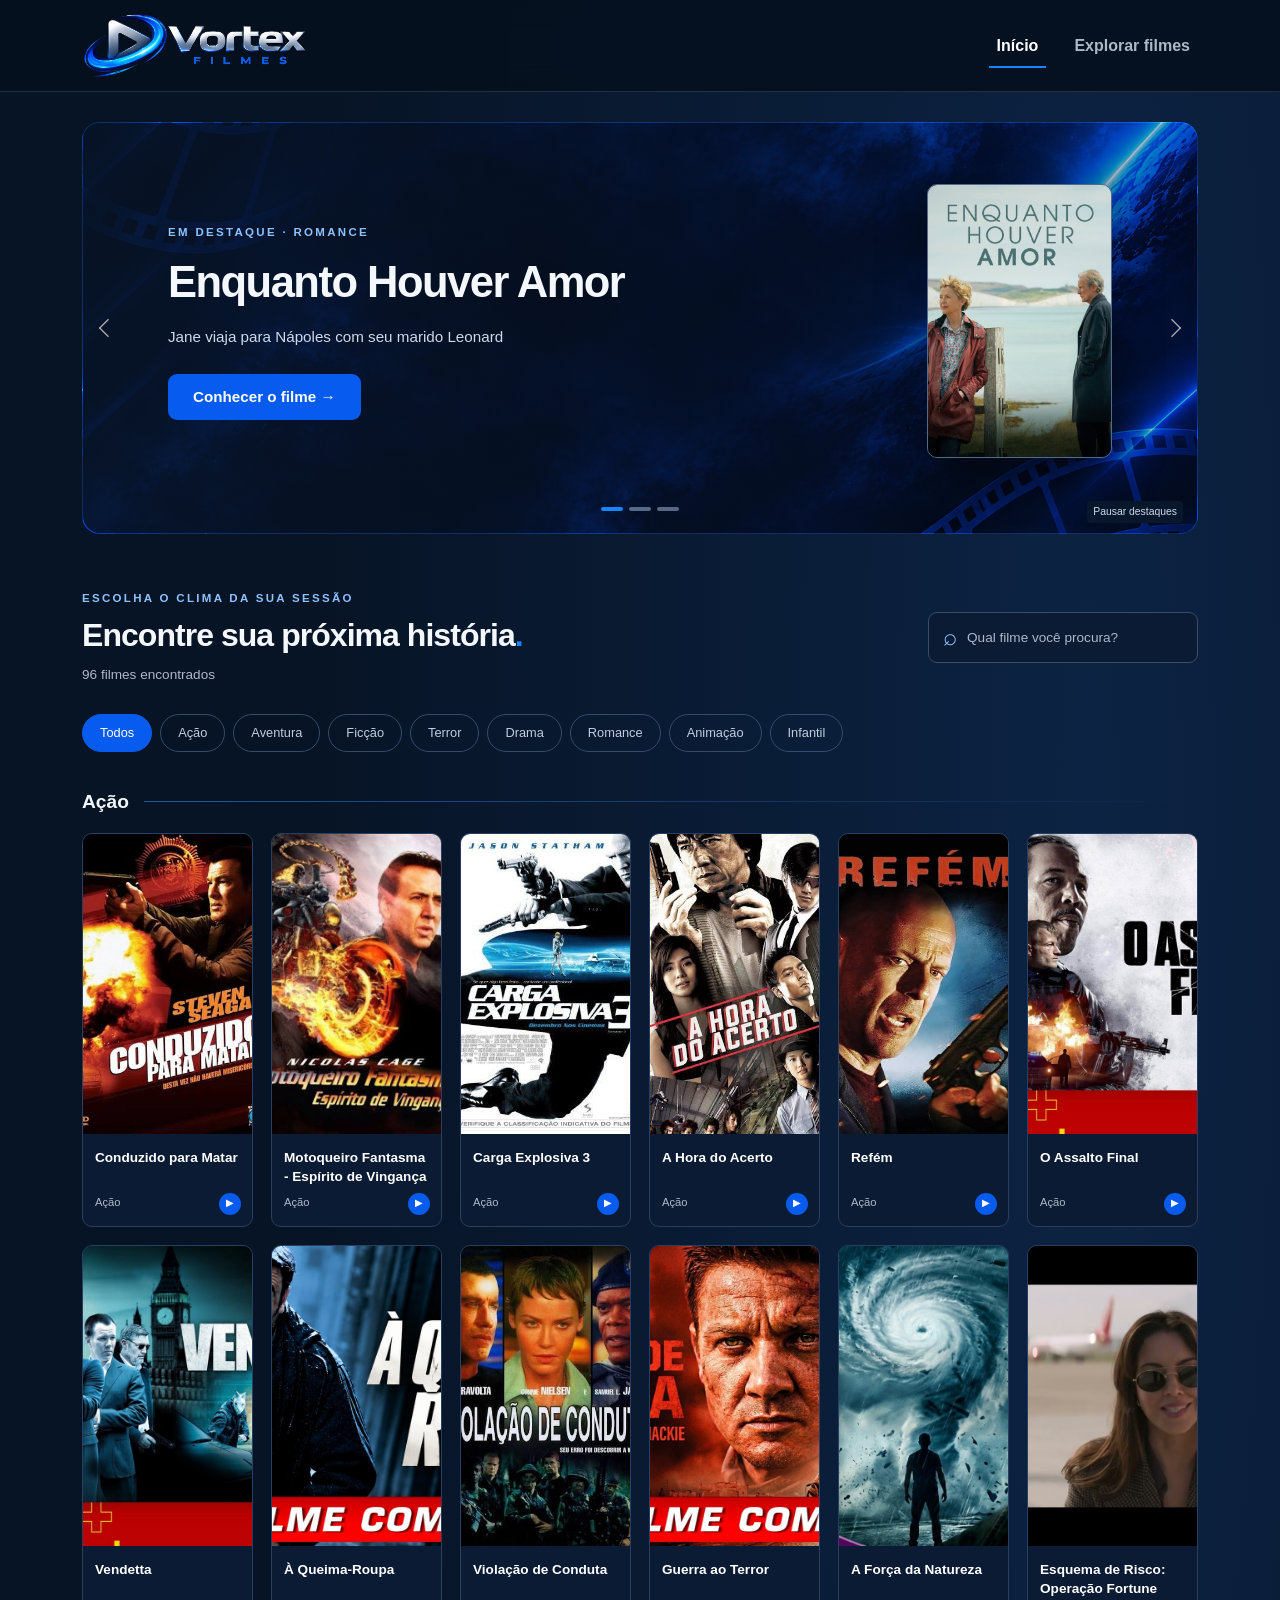
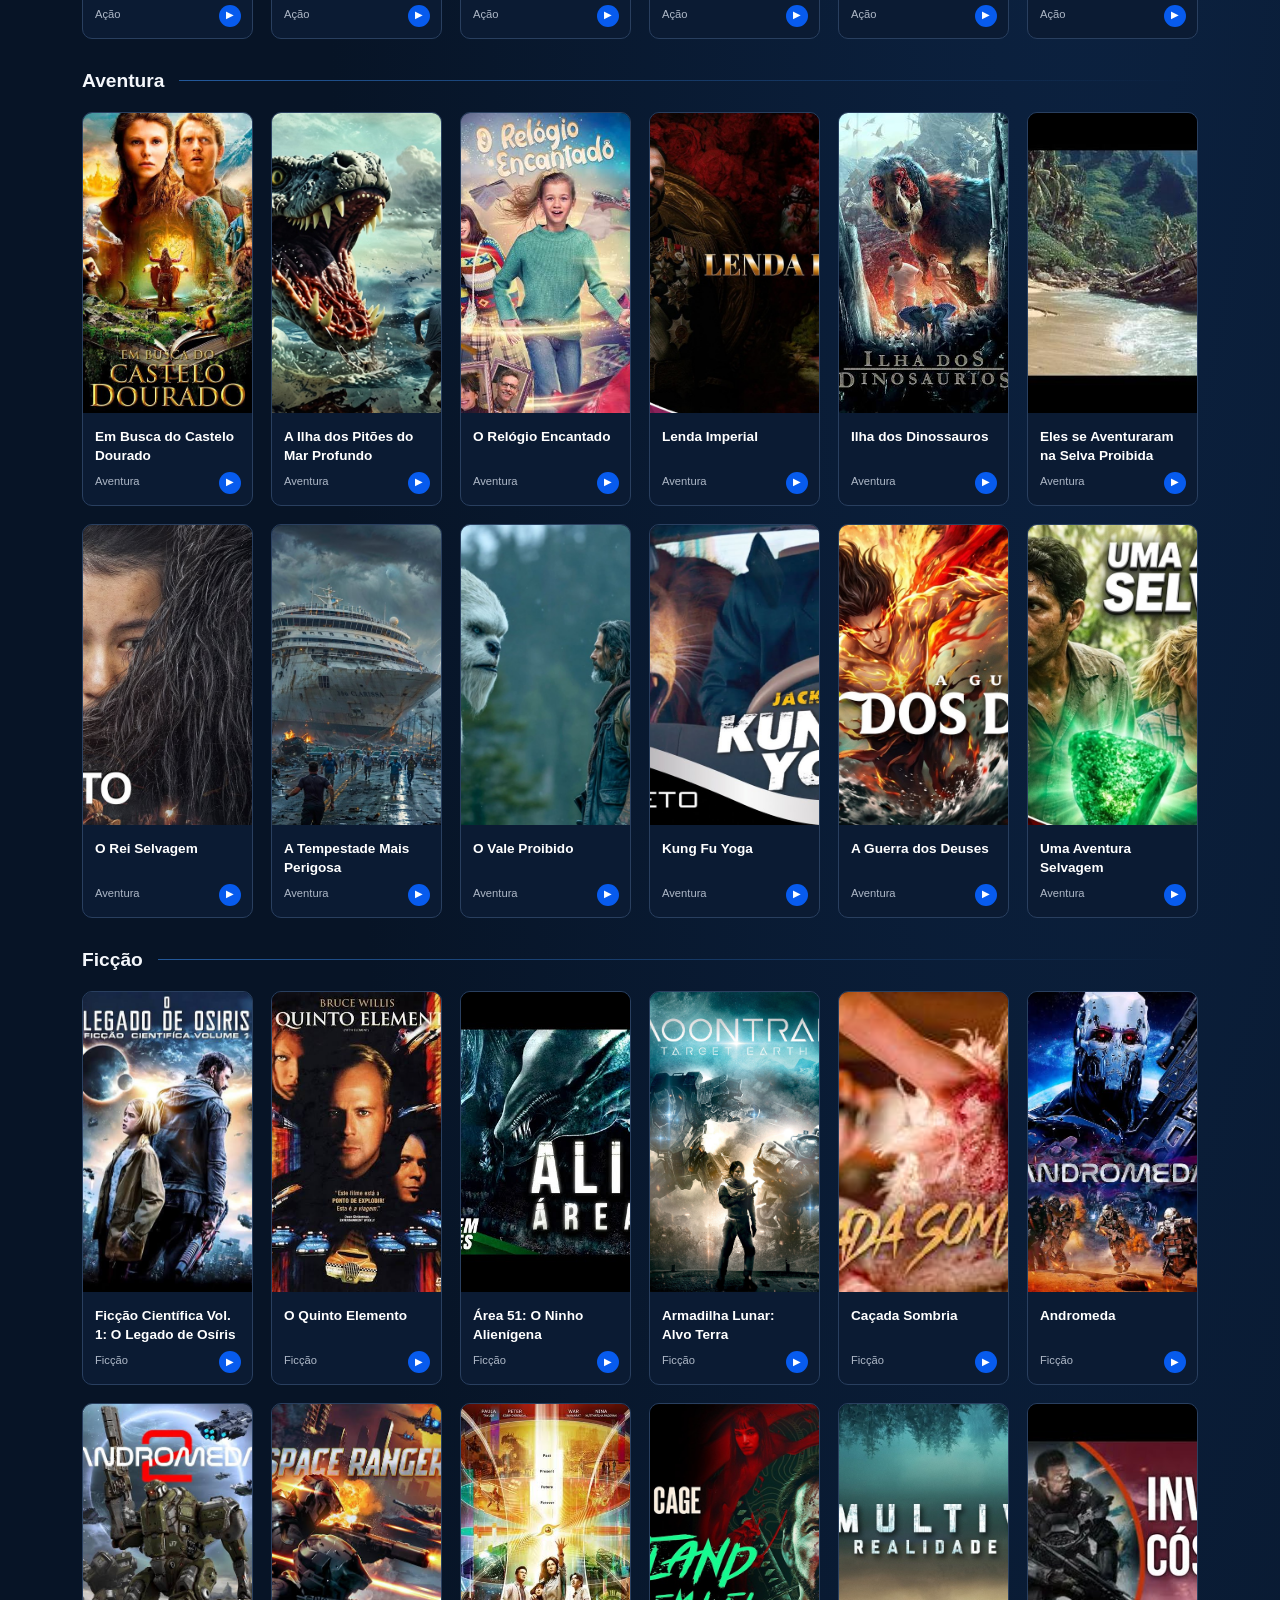
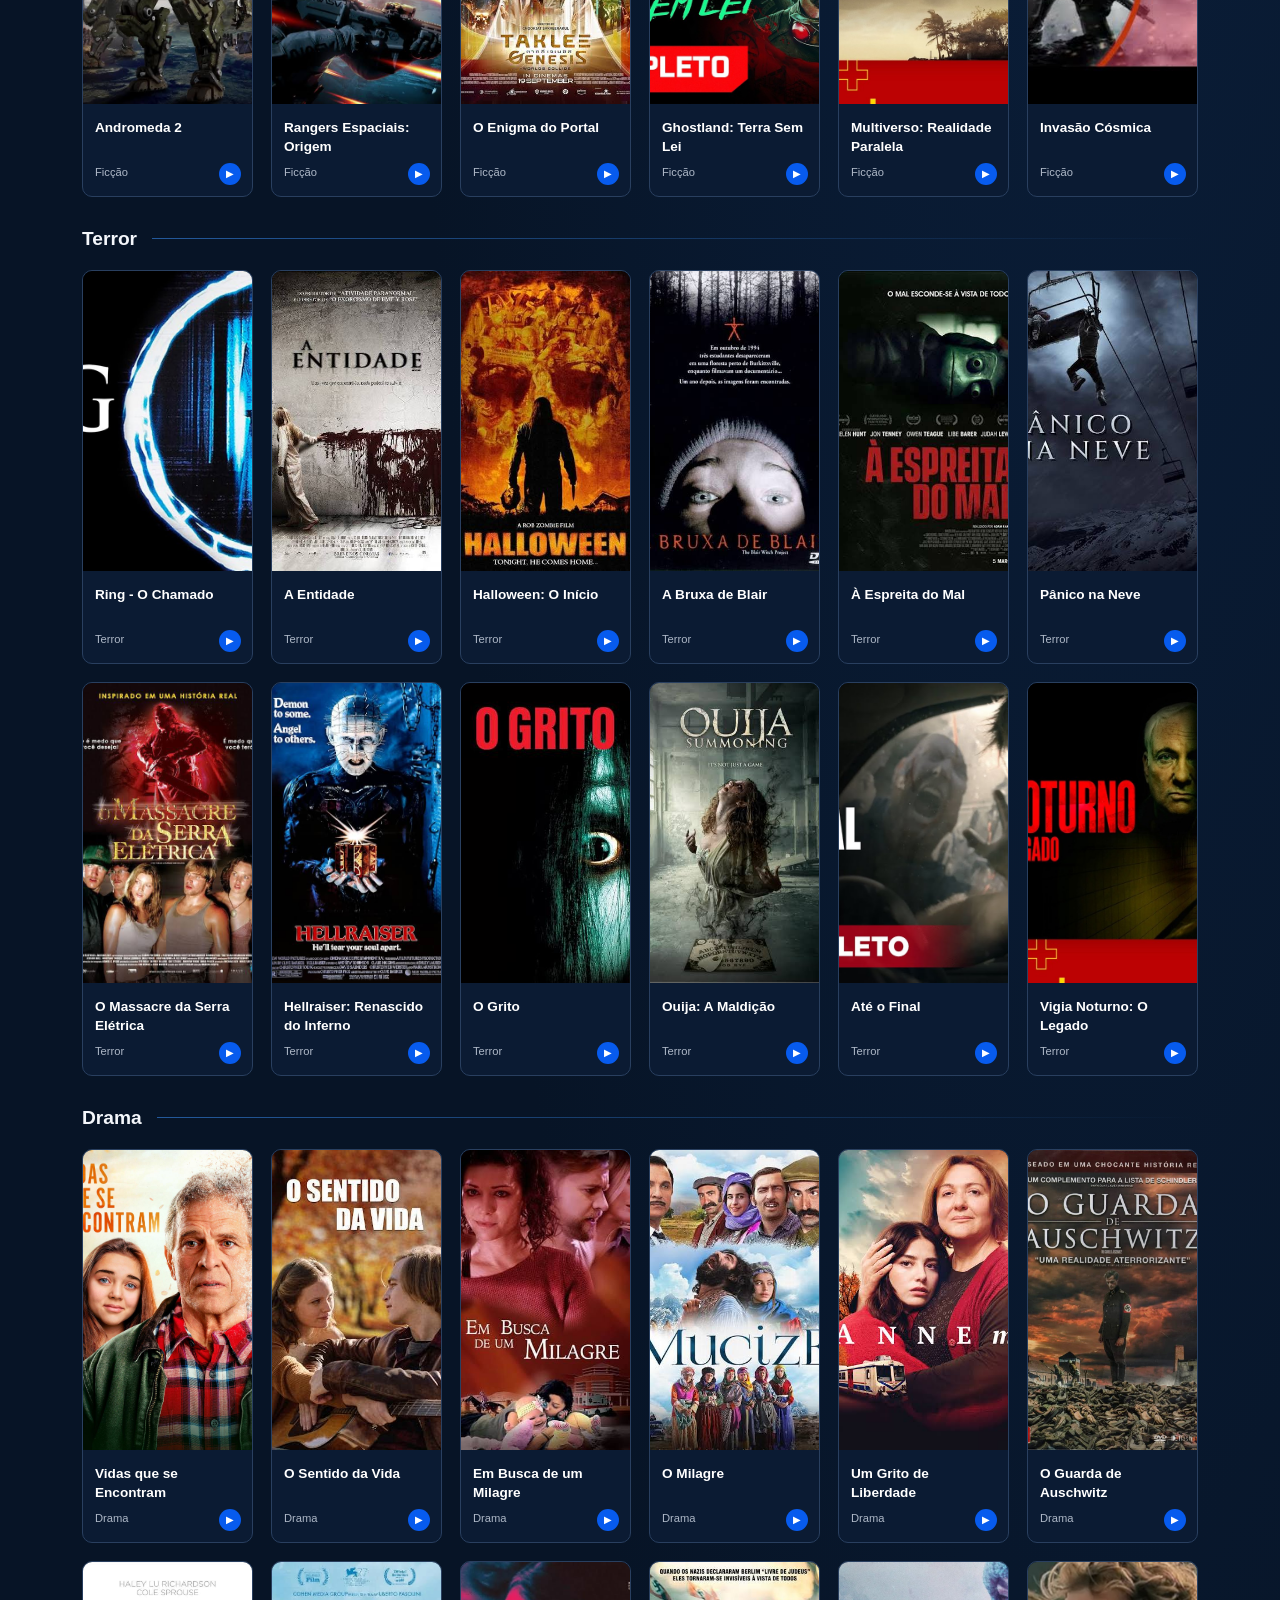
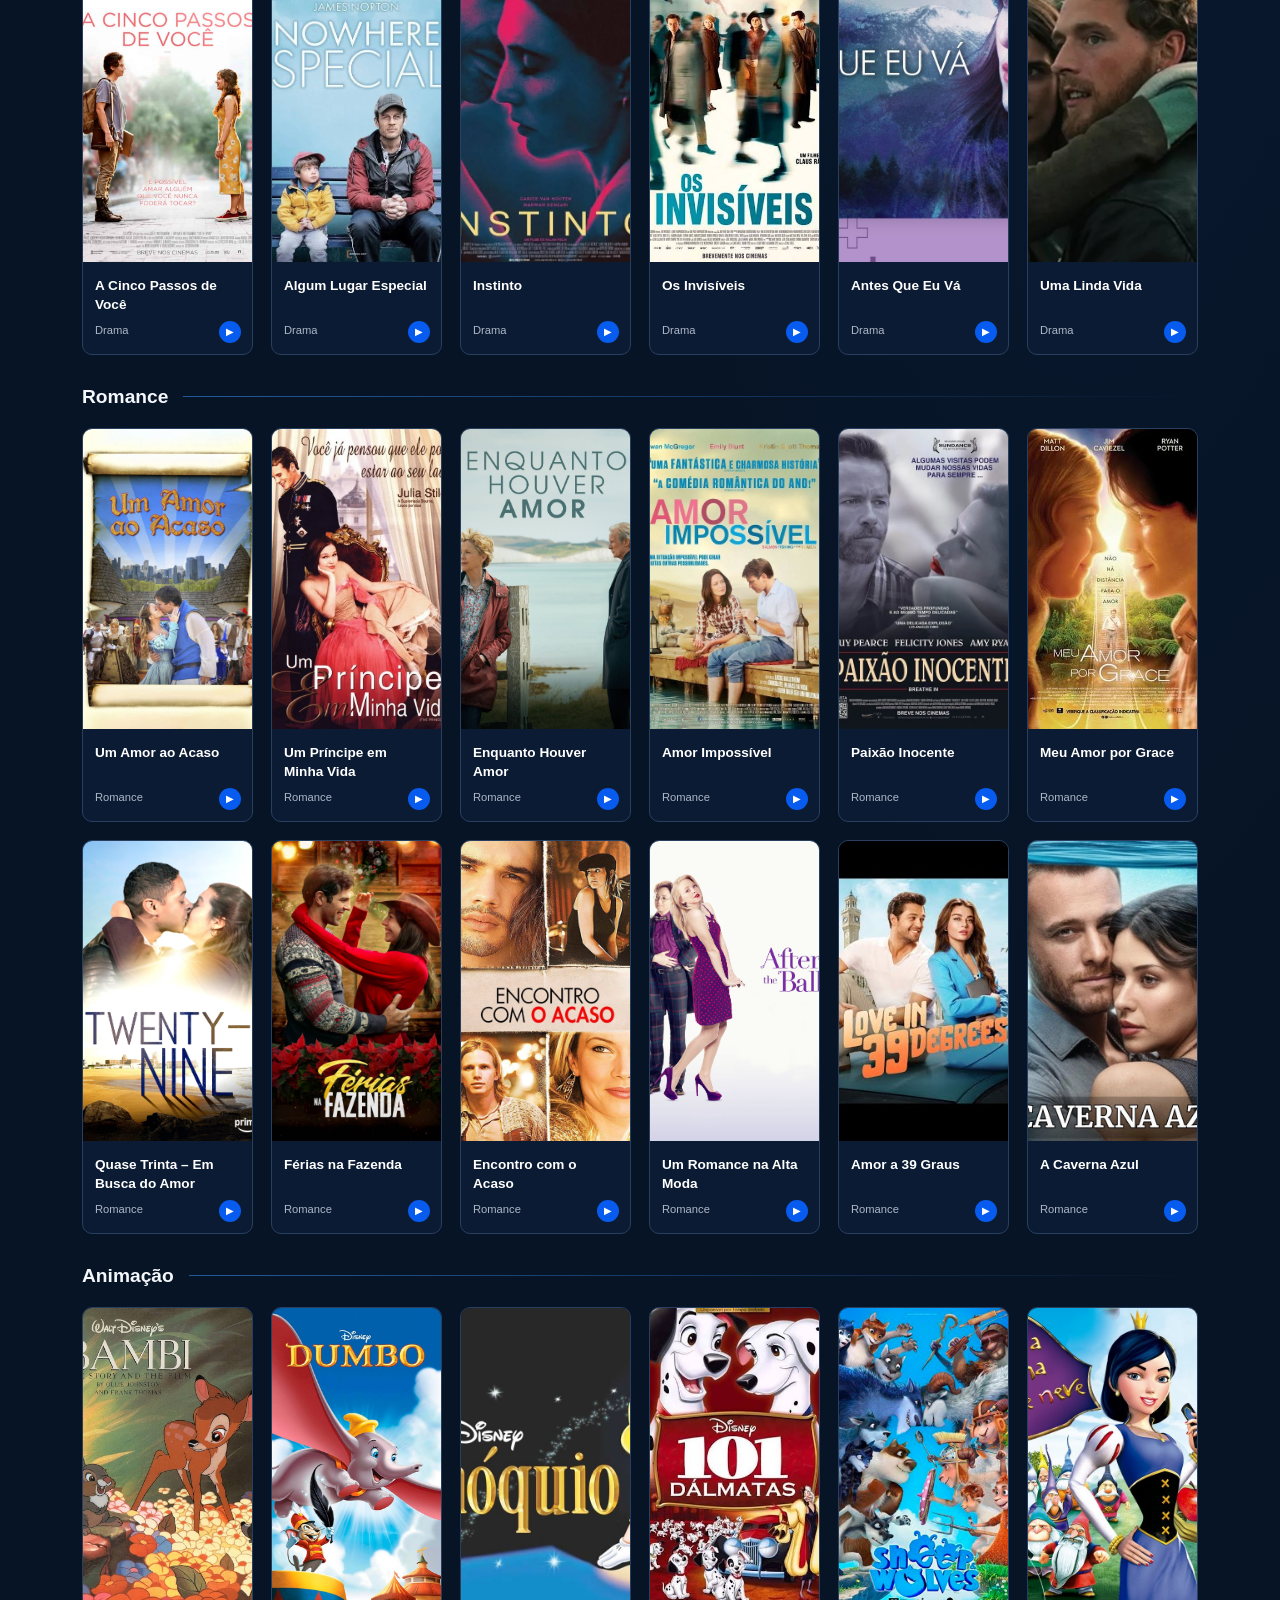
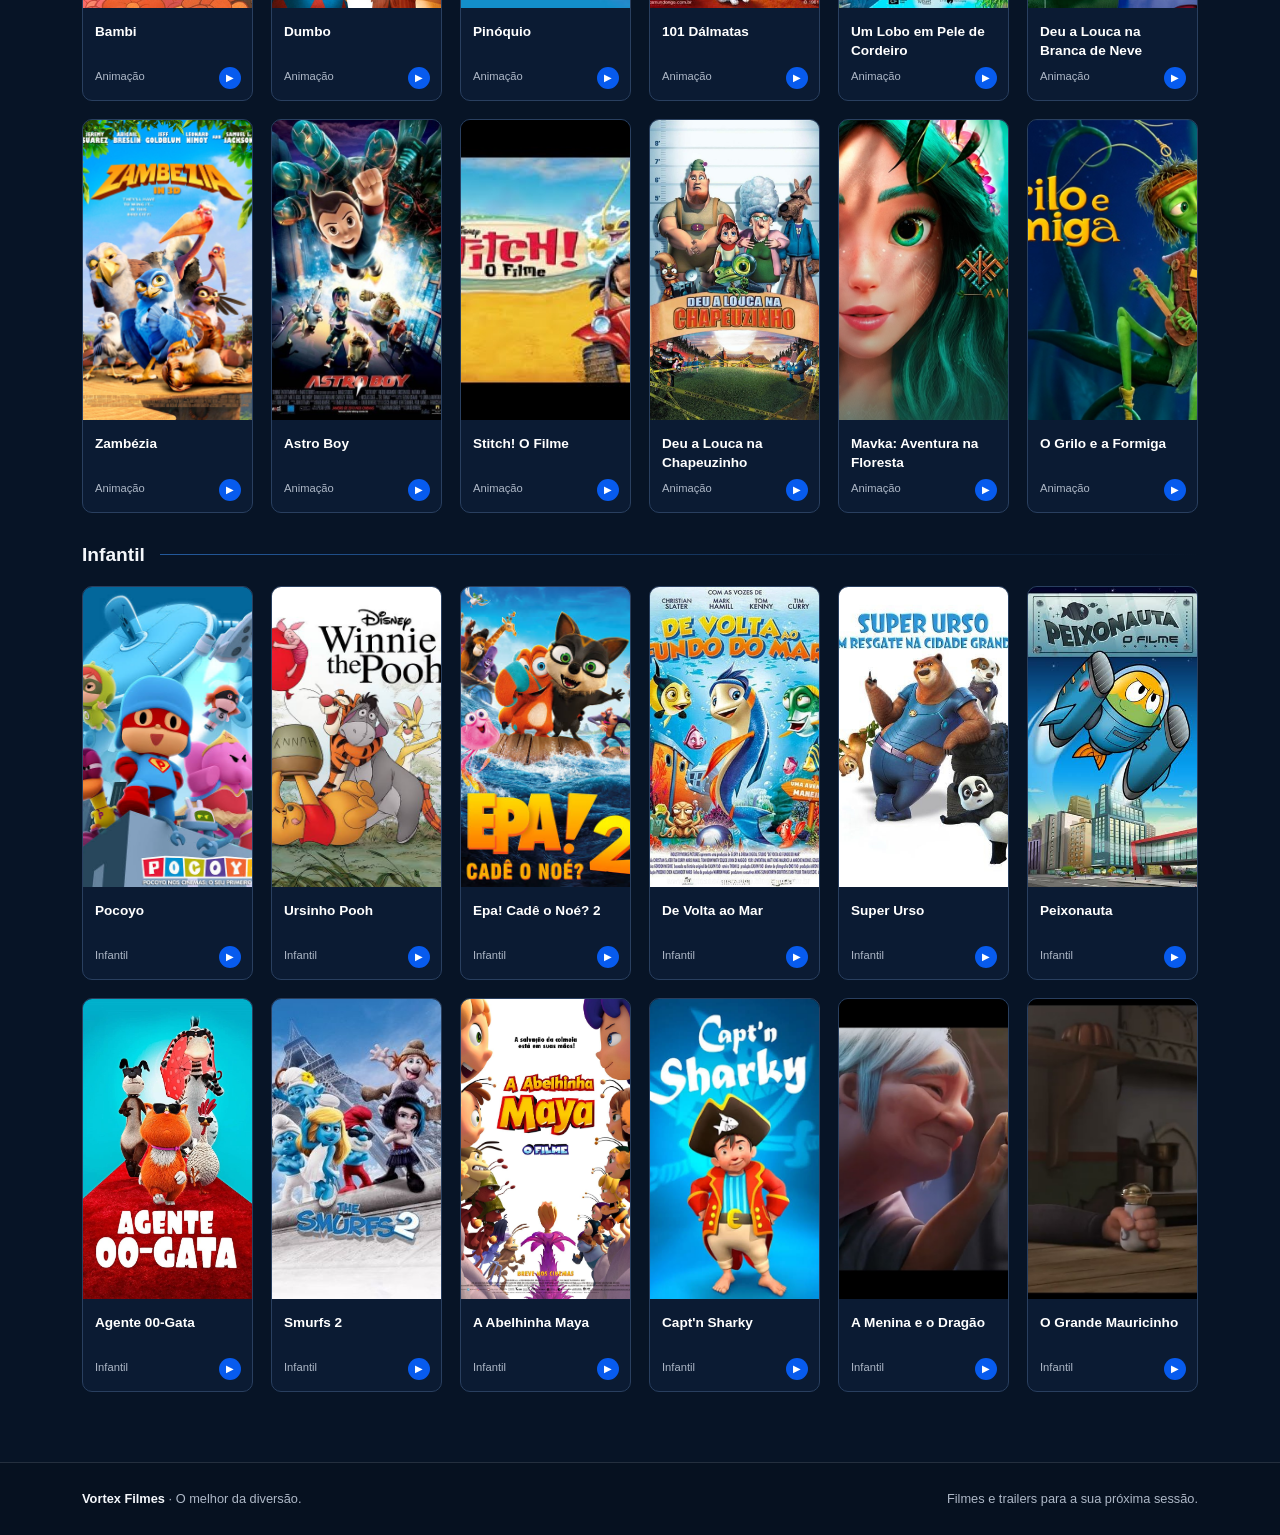
==== commit 71b414b7: "feat: adiciona favicon e adapta telas nas duas orientações" ====
--- a/index.html
+++ b/index.html
@@ -5,6 +5,7 @@
         <meta name="viewport" content="width=device-width, initial-scale=1.0">
         <meta name="description" content="Explore o catálogo da Vortex Filmes: ação, aventura, romance, terror e histórias para toda a família.">
         <title>Catálogo | Vortex Filmes</title>
+        <link rel="icon" type="image/svg+xml" href="images/brand/favicon.svg">
         <link rel="stylesheet" href="css/styles.css">
         <!-- defer preserva a ordem: os dados carregam antes das funções, após a leitura do HTML. -->
         <script src="js/movies.js" defer></script>
--- a/css/styles.css
+++ b/css/styles.css
@@ -208,6 +208,7 @@
 }
 
 .destaque-texto {
+    min-width: 0;
     max-width: 650px;
 }
 
@@ -217,6 +218,7 @@
     line-height: 1.08;
     font-weight: 800;
     letter-spacing: -0.035em;
+    overflow-wrap: anywhere;
 }
 
 .destaque .resumo-destaque {
@@ -991,3 +993,143 @@
     }
 
 }
+
+/* 8. Ajustes para diferentes larguras e orientações de tela. */
+/* Textos longos e controles flexíveis cabem mesmo nos aparelhos mais estreitos. */
+.cabecalho-catalogo > div {
+    min-width: 0;
+    max-width: 100%;
+}
+
+.titulo-janela {
+    min-width: 0;
+    overflow-wrap: anywhere;
+}
+
+.botao-fechar {
+    flex-shrink: 0;
+    min-width: 44px;
+    min-height: 44px;
+}
+
+/* Tablets mantêm a capa visível sem comprimir o título do destaque. */
+@media (min-width: 576px) and (max-width: 991.98px) {
+    .destaque {
+        gap: 24px;
+        padding: 36px 55px 64px;
+    }
+
+    .destaque img {
+        width: 140px;
+        height: 210px;
+    }
+}
+
+/* Celulares têm controles de toque maiores e aproveitam mais a área da janela. */
+@media (max-width: 575.98px) {
+    .destaque {
+        min-height: 320px;
+        padding: 28px 44px 64px;
+    }
+
+    .destaque h2 {
+        font-size: clamp(1.4rem, 6vw, 2rem);
+    }
+
+    .controle-anterior, .controle-proximo {
+        width: 44px;
+    }
+
+    .busca-filmes {
+        min-width: 0;
+    }
+
+    .filtro-genero {
+        min-height: 44px;
+    }
+
+    .janela-filme {
+        width: calc(100% - 16px);
+        max-height: calc(100dvh - 16px);
+    }
+
+    .janela-conteudo {
+        max-height: calc(100dvh - 16px);
+    }
+
+    .janela-cabecalho {
+        padding: 12px 16px;
+    }
+
+    .janela-corpo {
+        padding: 16px;
+    }
+
+    .janela-rodape {
+        padding: 12px;
+    }
+}
+
+/* Na horizontal, a altura disponível orienta a composição, inclusive o player. */
+@media (orientation: landscape) and (max-height: 520px) {
+    html {
+        scroll-padding-top: 70px;
+    }
+
+    .cabecalho .navegacao-principal {
+        min-height: 60px;
+    }
+
+    .marca img {
+        width: 160px;
+    }
+
+    .destaque {
+        min-height: 250px;
+        padding-block: 24px 56px;
+    }
+
+    .destaque img {
+        width: 100px;
+        height: 150px;
+    }
+
+    .destaque h2 {
+        font-size: 1.6rem;
+        margin-block: 10px;
+    }
+
+    .destaque .resumo-destaque {
+        margin-bottom: 14px;
+    }
+
+    .janela-filme {
+        max-height: calc(100dvh - 16px);
+    }
+
+    .janela-conteudo {
+        max-height: calc(100dvh - 16px);
+    }
+
+    .janela-cabecalho, .janela-rodape {
+        padding: 8px 16px;
+    }
+
+    .janela-corpo {
+        padding: 16px;
+    }
+
+    .detalhes-filme {
+        grid-template-columns: 90px minmax(0, 1fr);
+        gap: 16px;
+    }
+
+    .capa-detalhes {
+        width: 90px;
+    }
+
+    .reprodutor-filme {
+        min-height: 0;
+        max-height: calc(100dvh - 160px);
+    }
+}
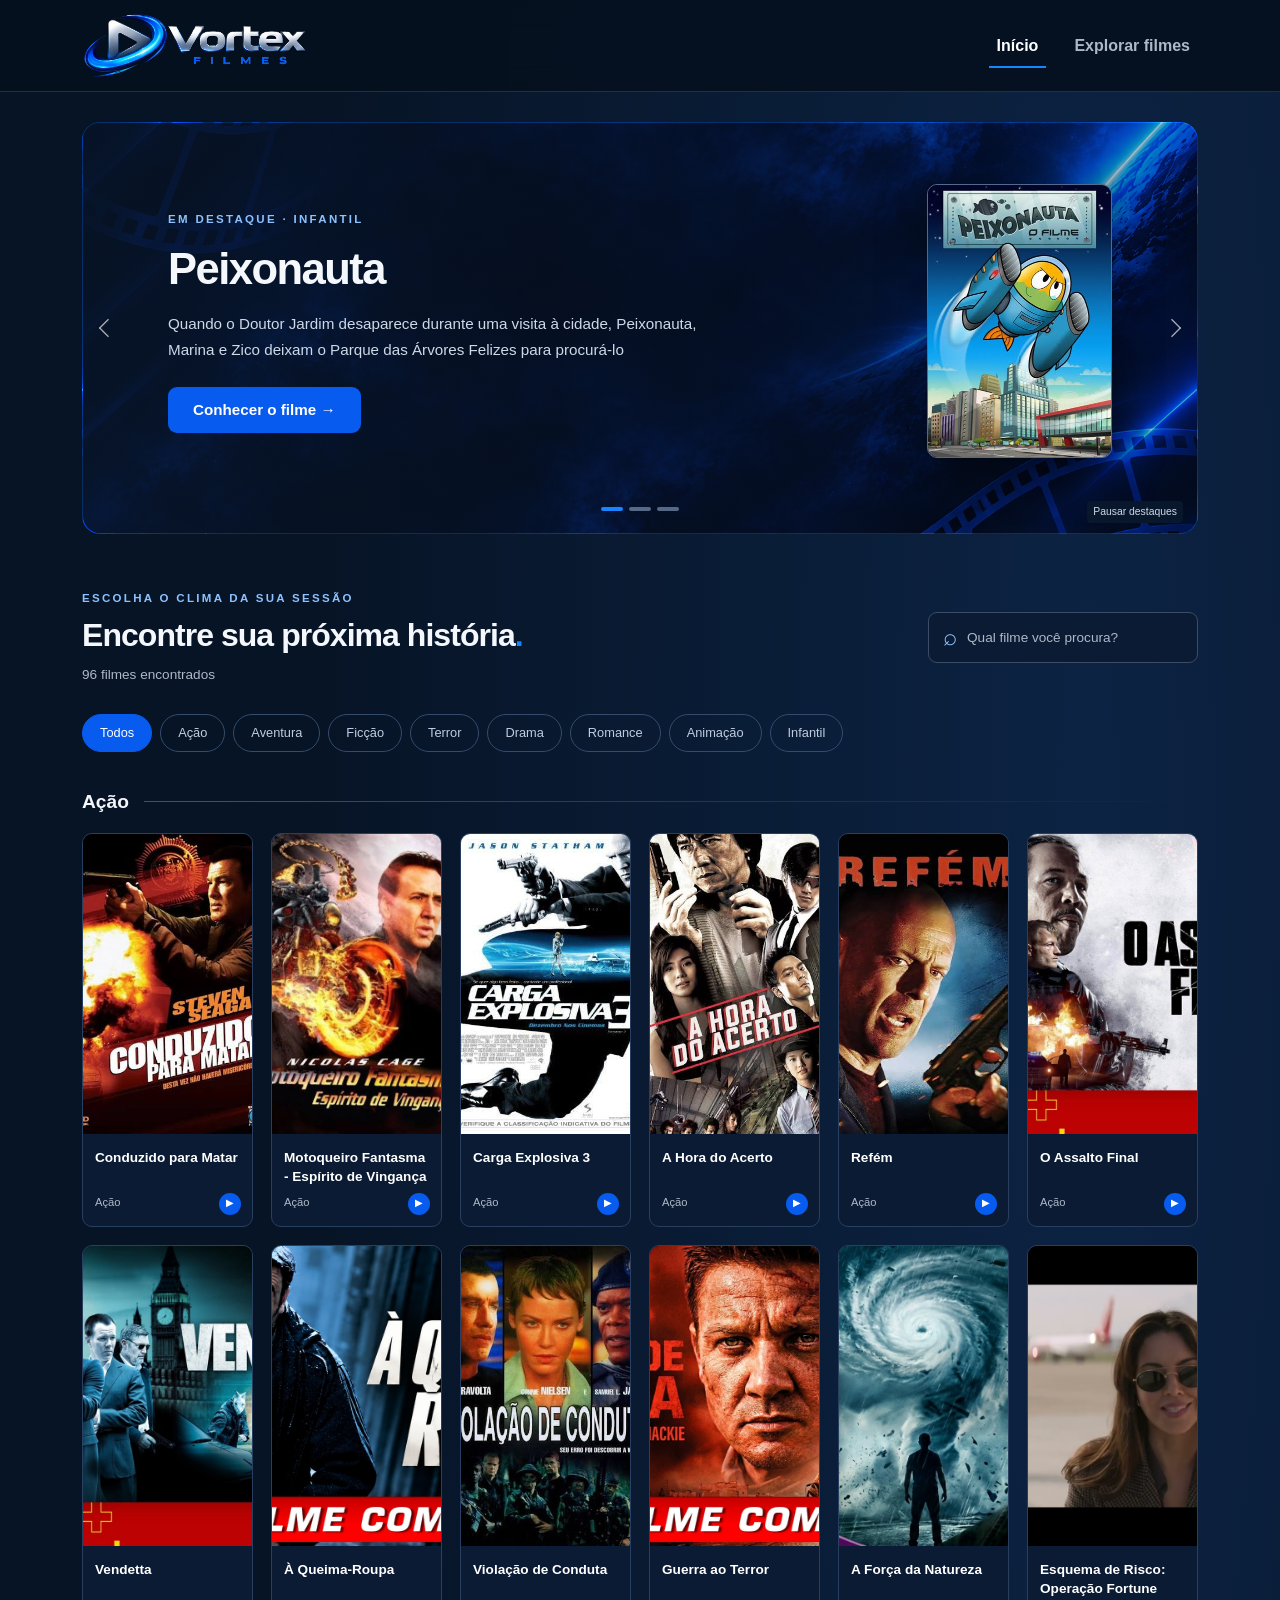
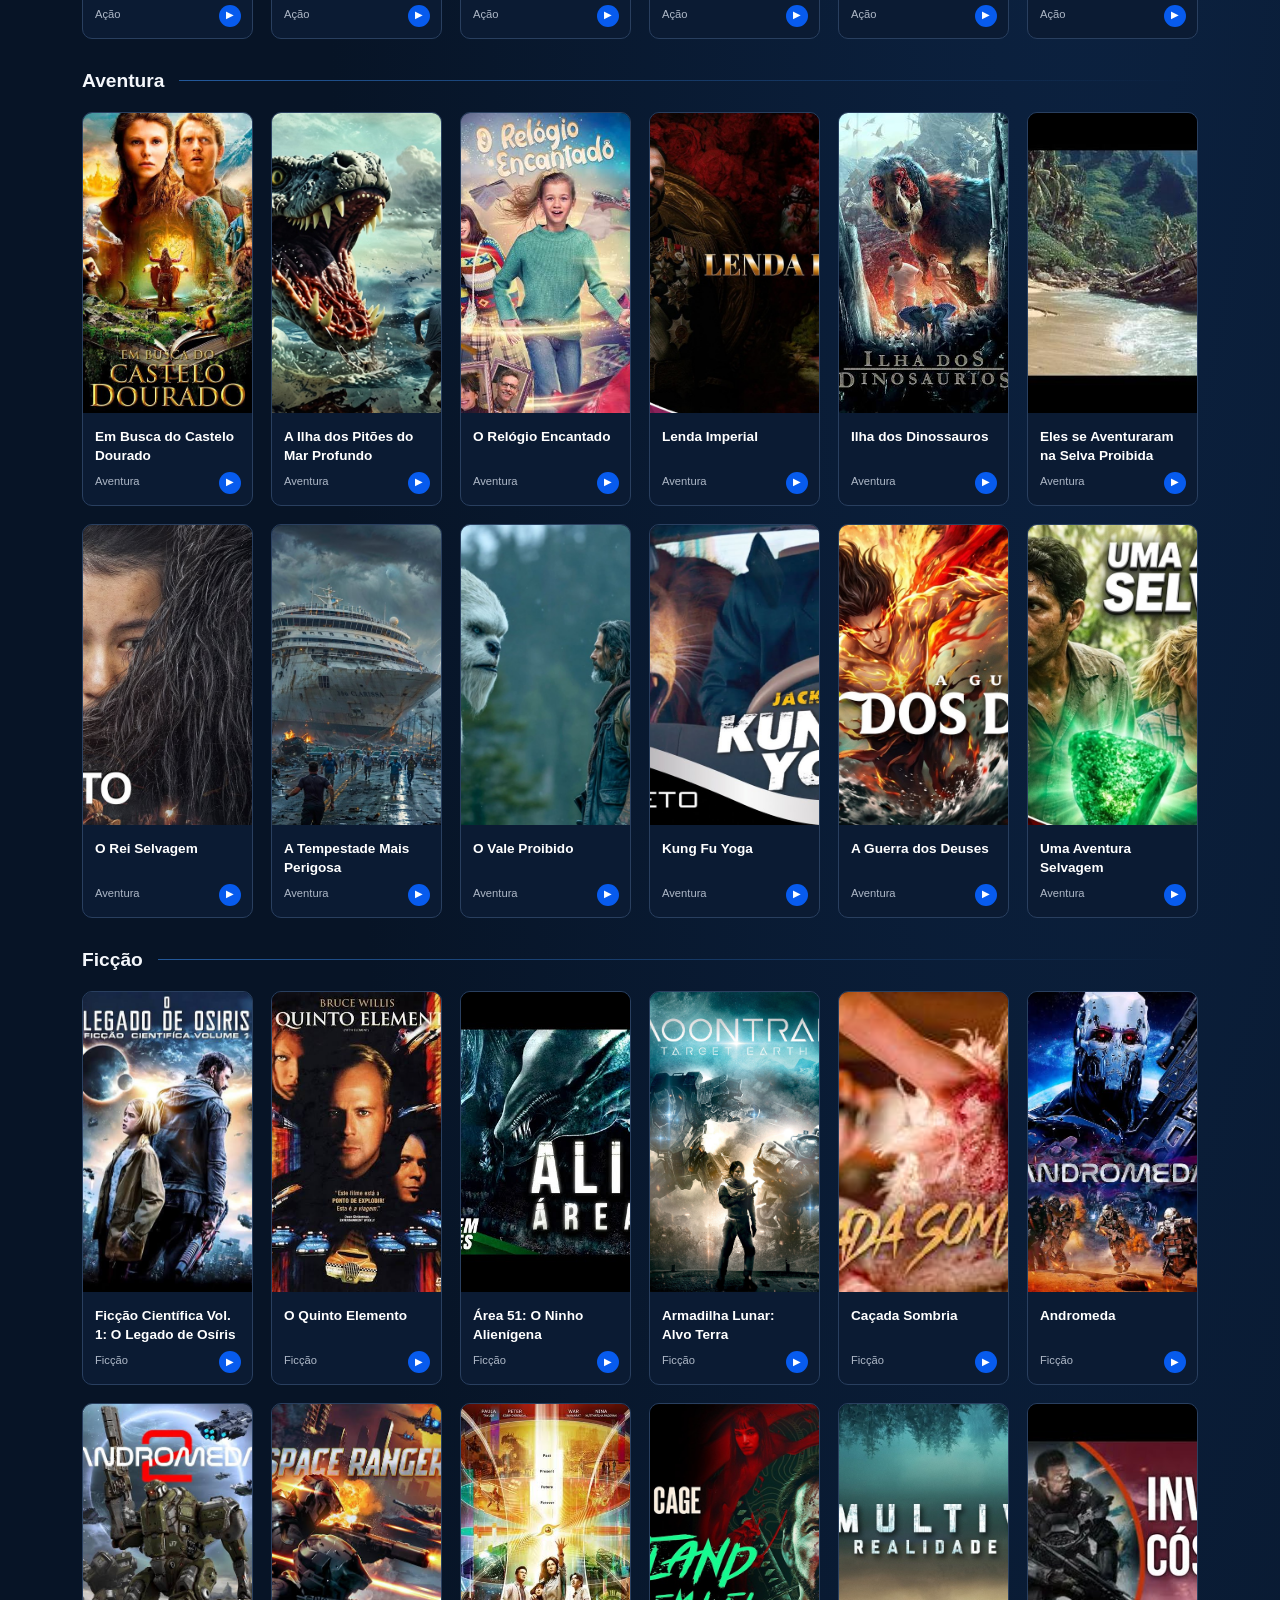
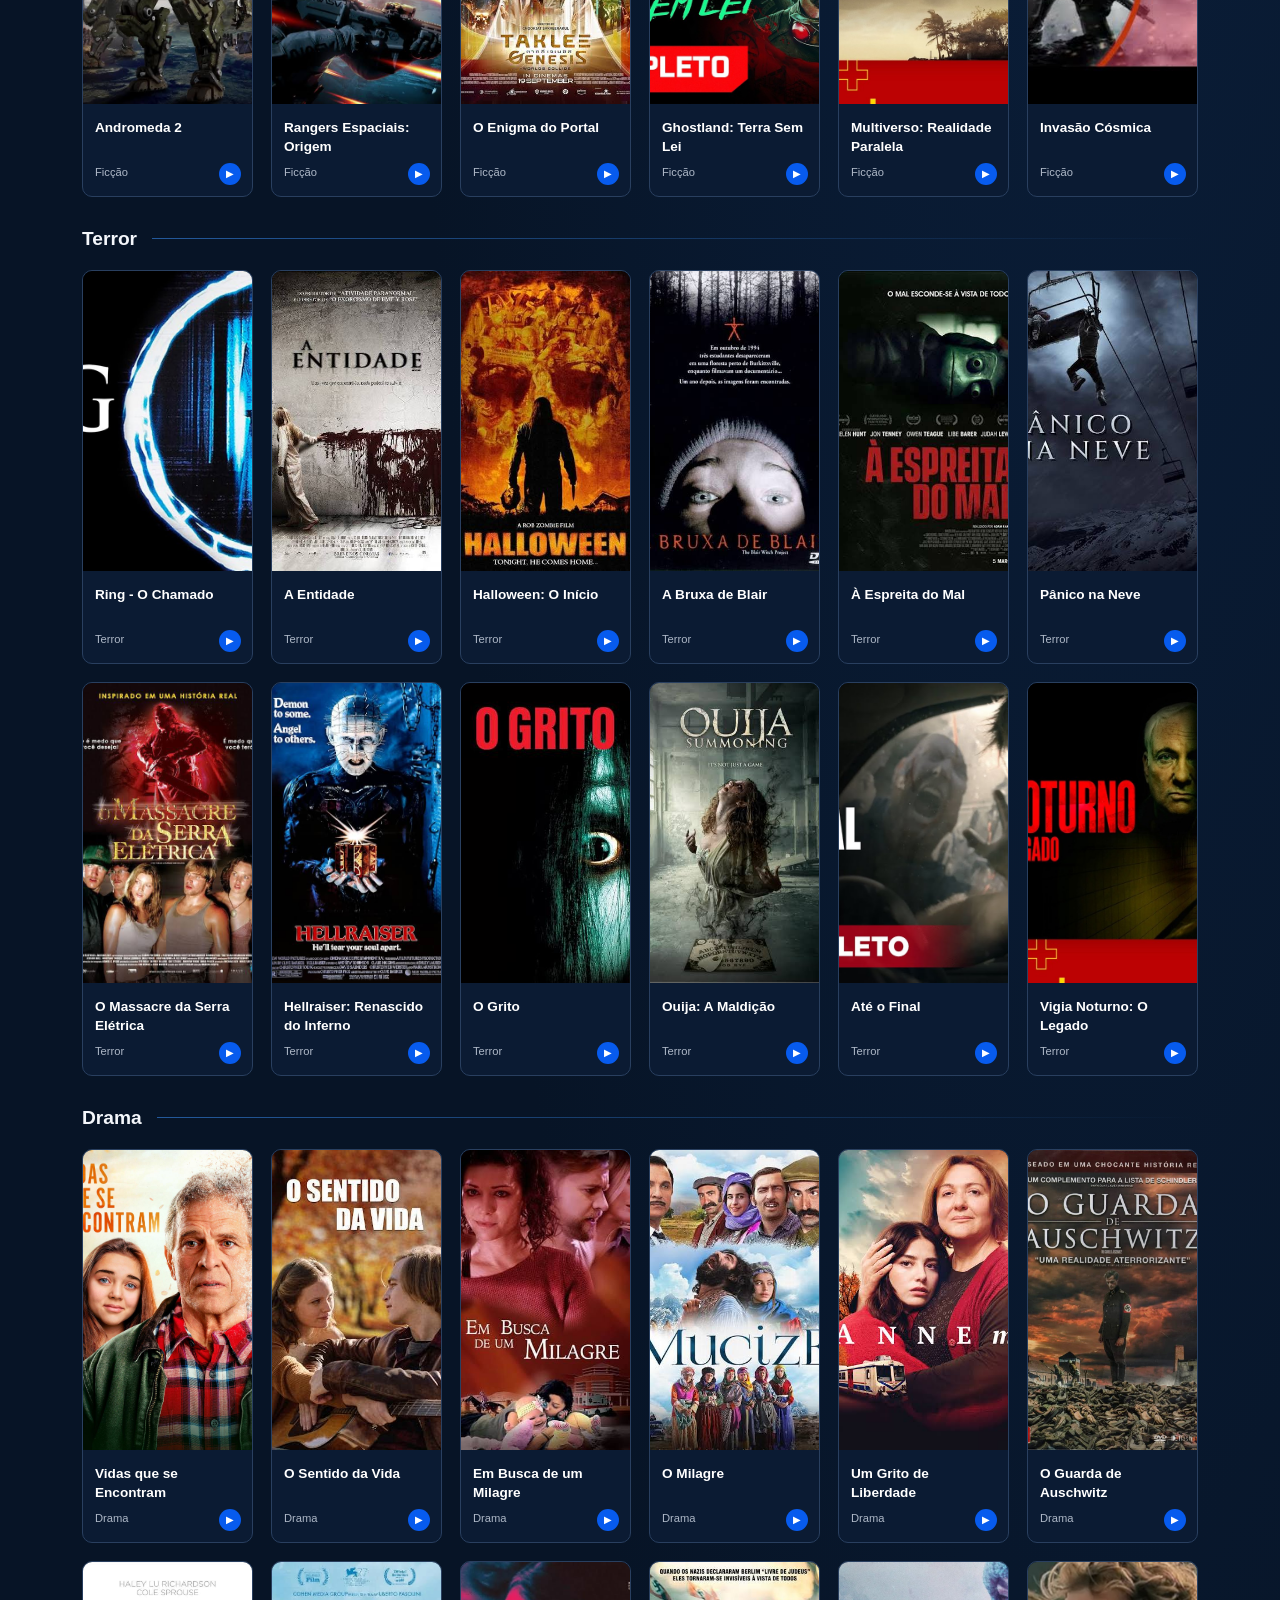
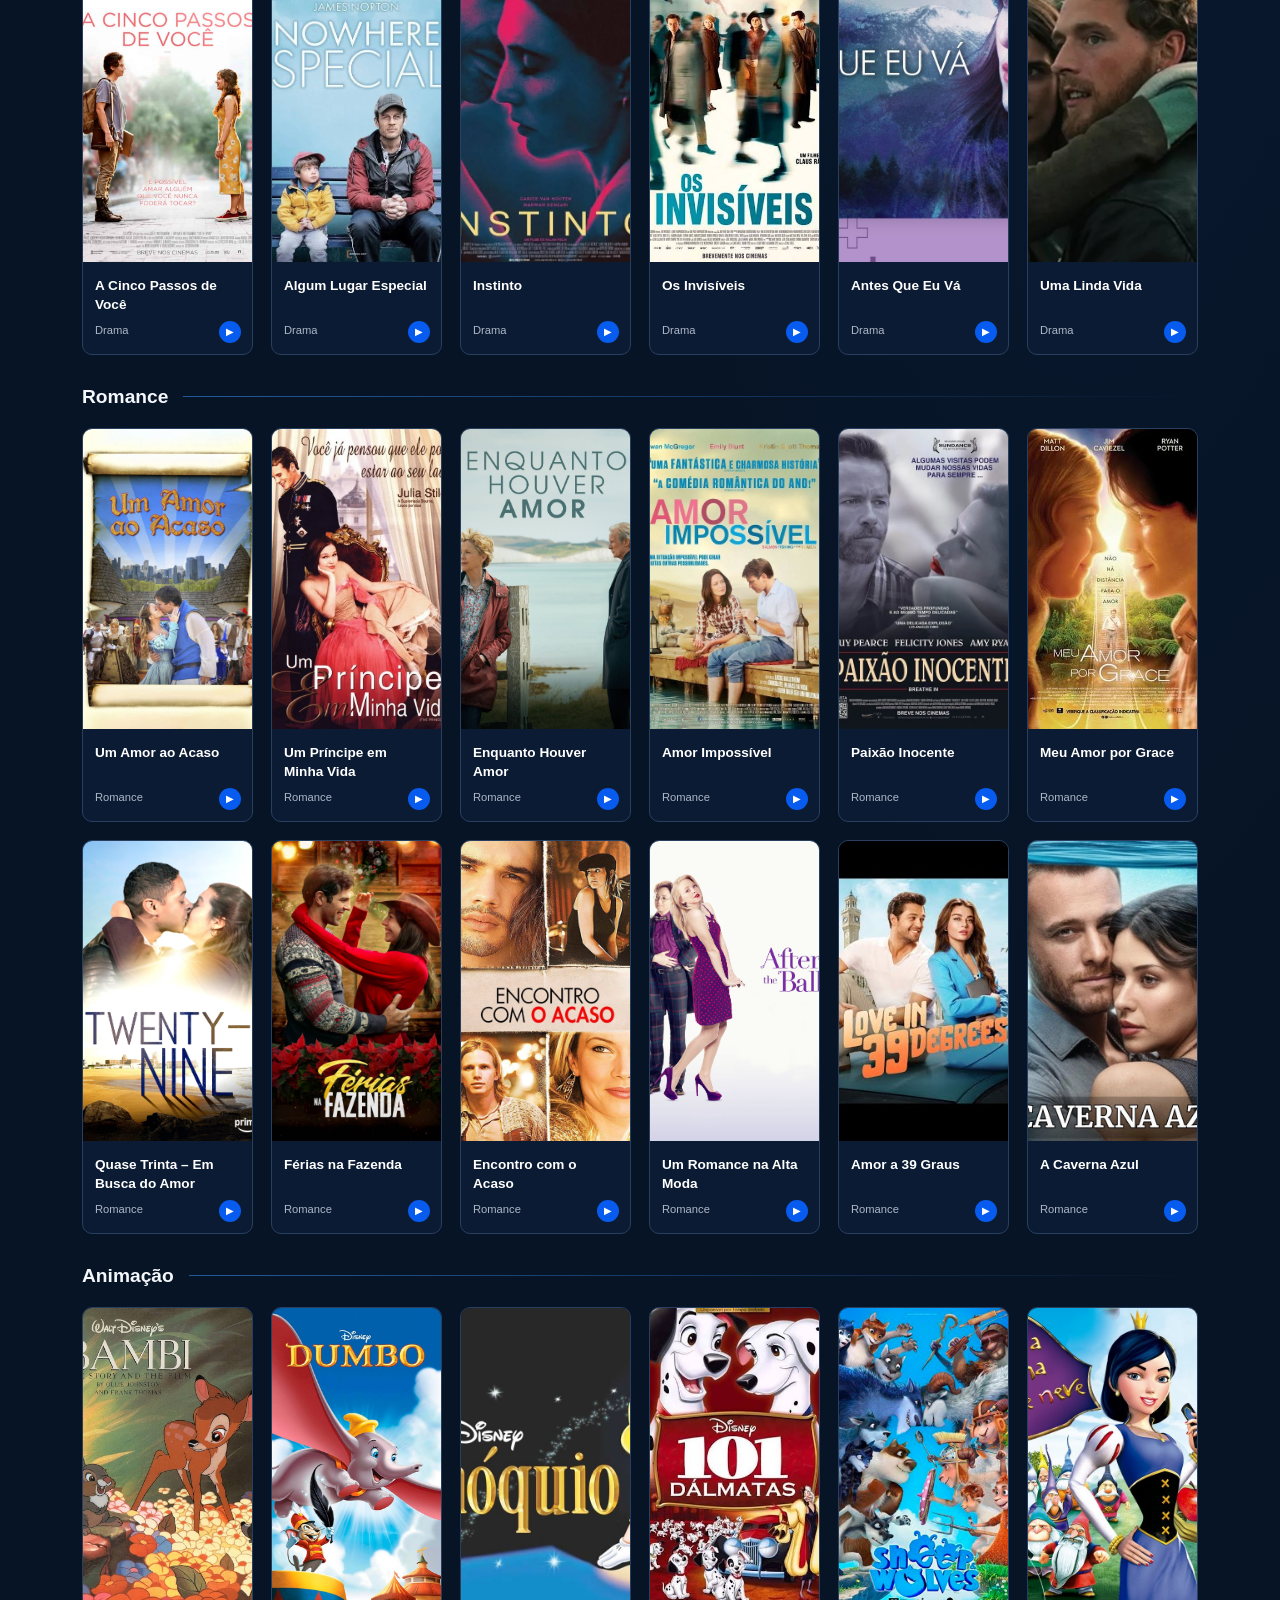
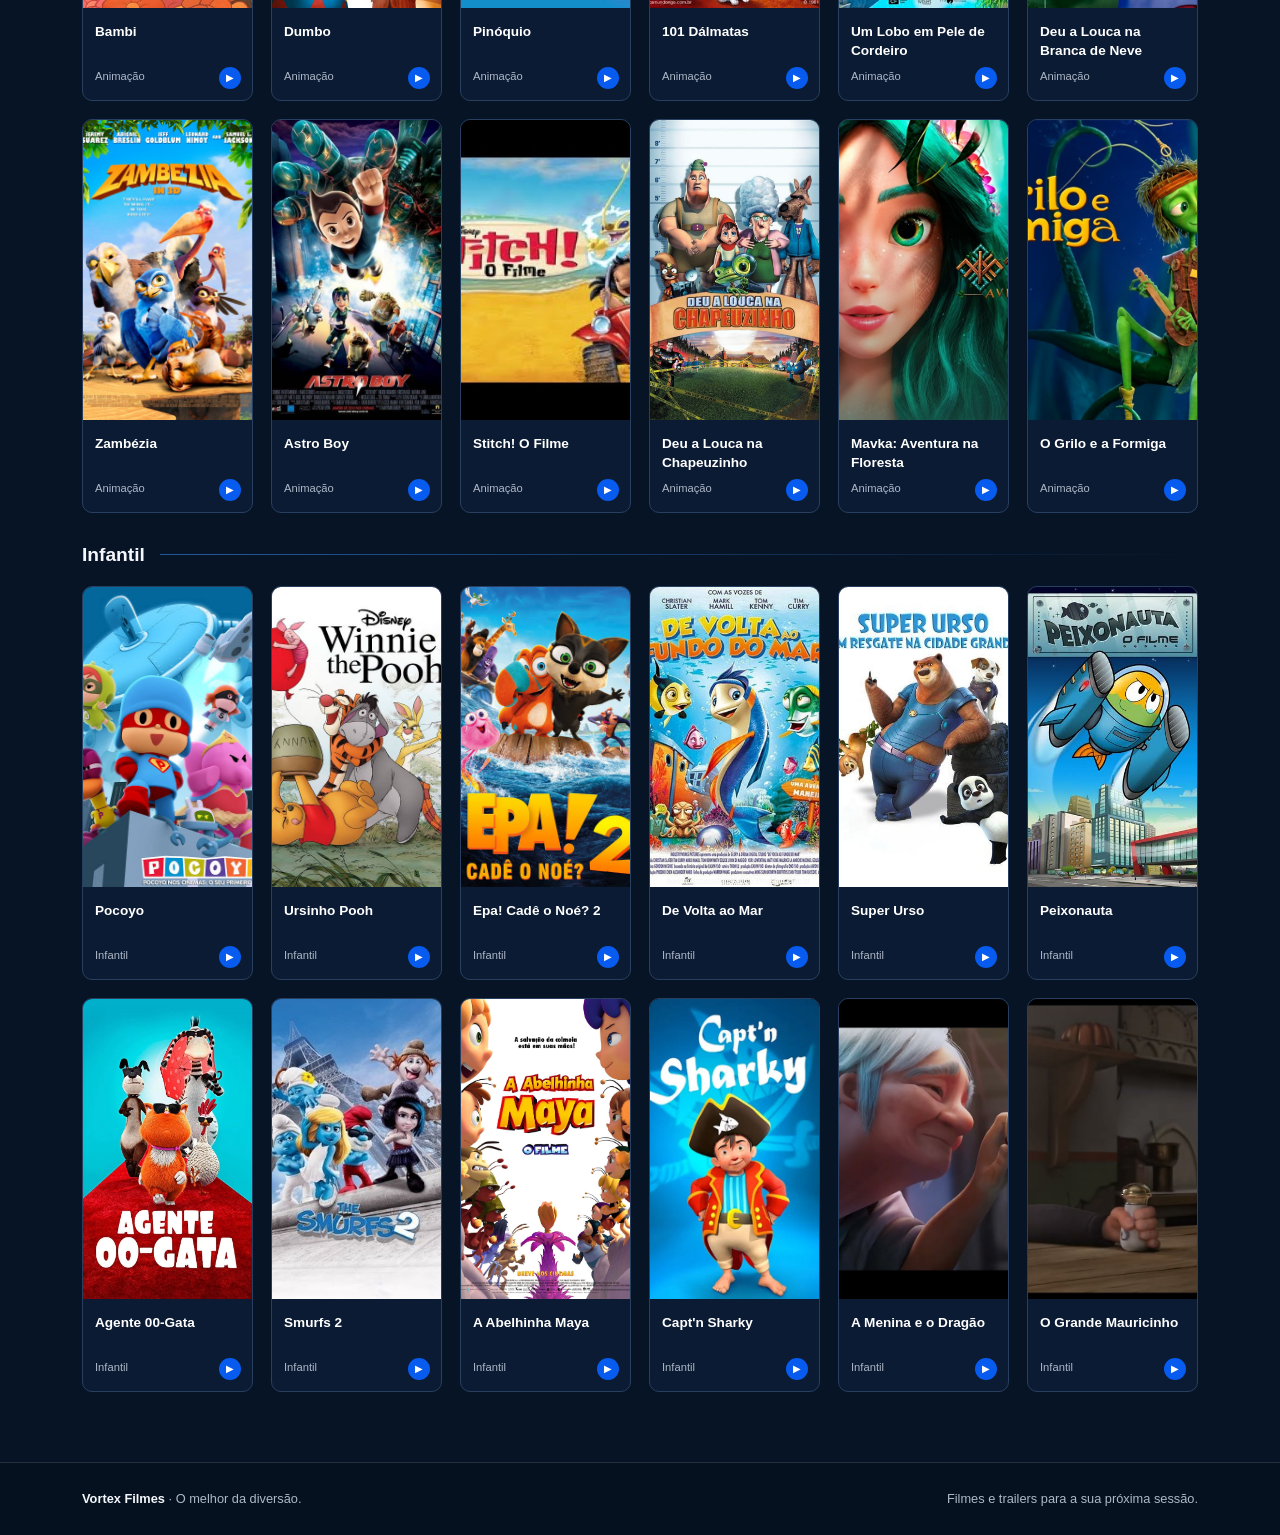
==== commit 192892c3: "fix: adiciona imagem de compartilhamento e metadados sociais" ====
--- a/index.html
+++ b/index.html
@@ -4,6 +4,23 @@
         <meta charset="UTF-8">
         <meta name="viewport" content="width=device-width, initial-scale=1.0">
         <meta name="description" content="Explore o catálogo da Vortex Filmes: ação, aventura, romance, terror e histórias para toda a família.">
+        <!-- Open Graph fornece título, descrição e imagem para a prévia dos links compartilhados. -->
+        <meta property="og:type" content="website">
+        <meta property="og:locale" content="pt_BR">
+        <meta property="og:site_name" content="Vortex Filmes">
+        <meta property="og:title" content="Vortex Filmes | Sua próxima sessão começa aqui">
+        <meta property="og:description" content="Explore 96 filmes com busca por gênero, sinopses e trailers em português.">
+        <meta property="og:url" content="https://vortex-filmes.netlify.app/">
+        <meta property="og:image" content="https://vortex-filmes.netlify.app/images/brand/social-preview.png">
+        <meta property="og:image:type" content="image/png">
+        <meta property="og:image:width" content="1200">
+        <meta property="og:image:height" content="630">
+        <meta property="og:image:alt" content="Logotipo Vortex Filmes sobre fundo azul, com a frase Sua próxima sessão começa aqui.">
+        <meta name="twitter:card" content="summary_large_image">
+        <meta name="twitter:title" content="Vortex Filmes | Sua próxima sessão começa aqui">
+        <meta name="twitter:description" content="Explore 96 filmes com busca por gênero, sinopses e trailers em português.">
+        <meta name="twitter:image" content="https://vortex-filmes.netlify.app/images/brand/social-preview.png">
+        <link rel="canonical" href="https://vortex-filmes.netlify.app/">
         <title>Catálogo | Vortex Filmes</title>
         <link rel="icon" type="image/svg+xml" href="images/brand/favicon.svg">
         <link rel="stylesheet" href="css/styles.css">
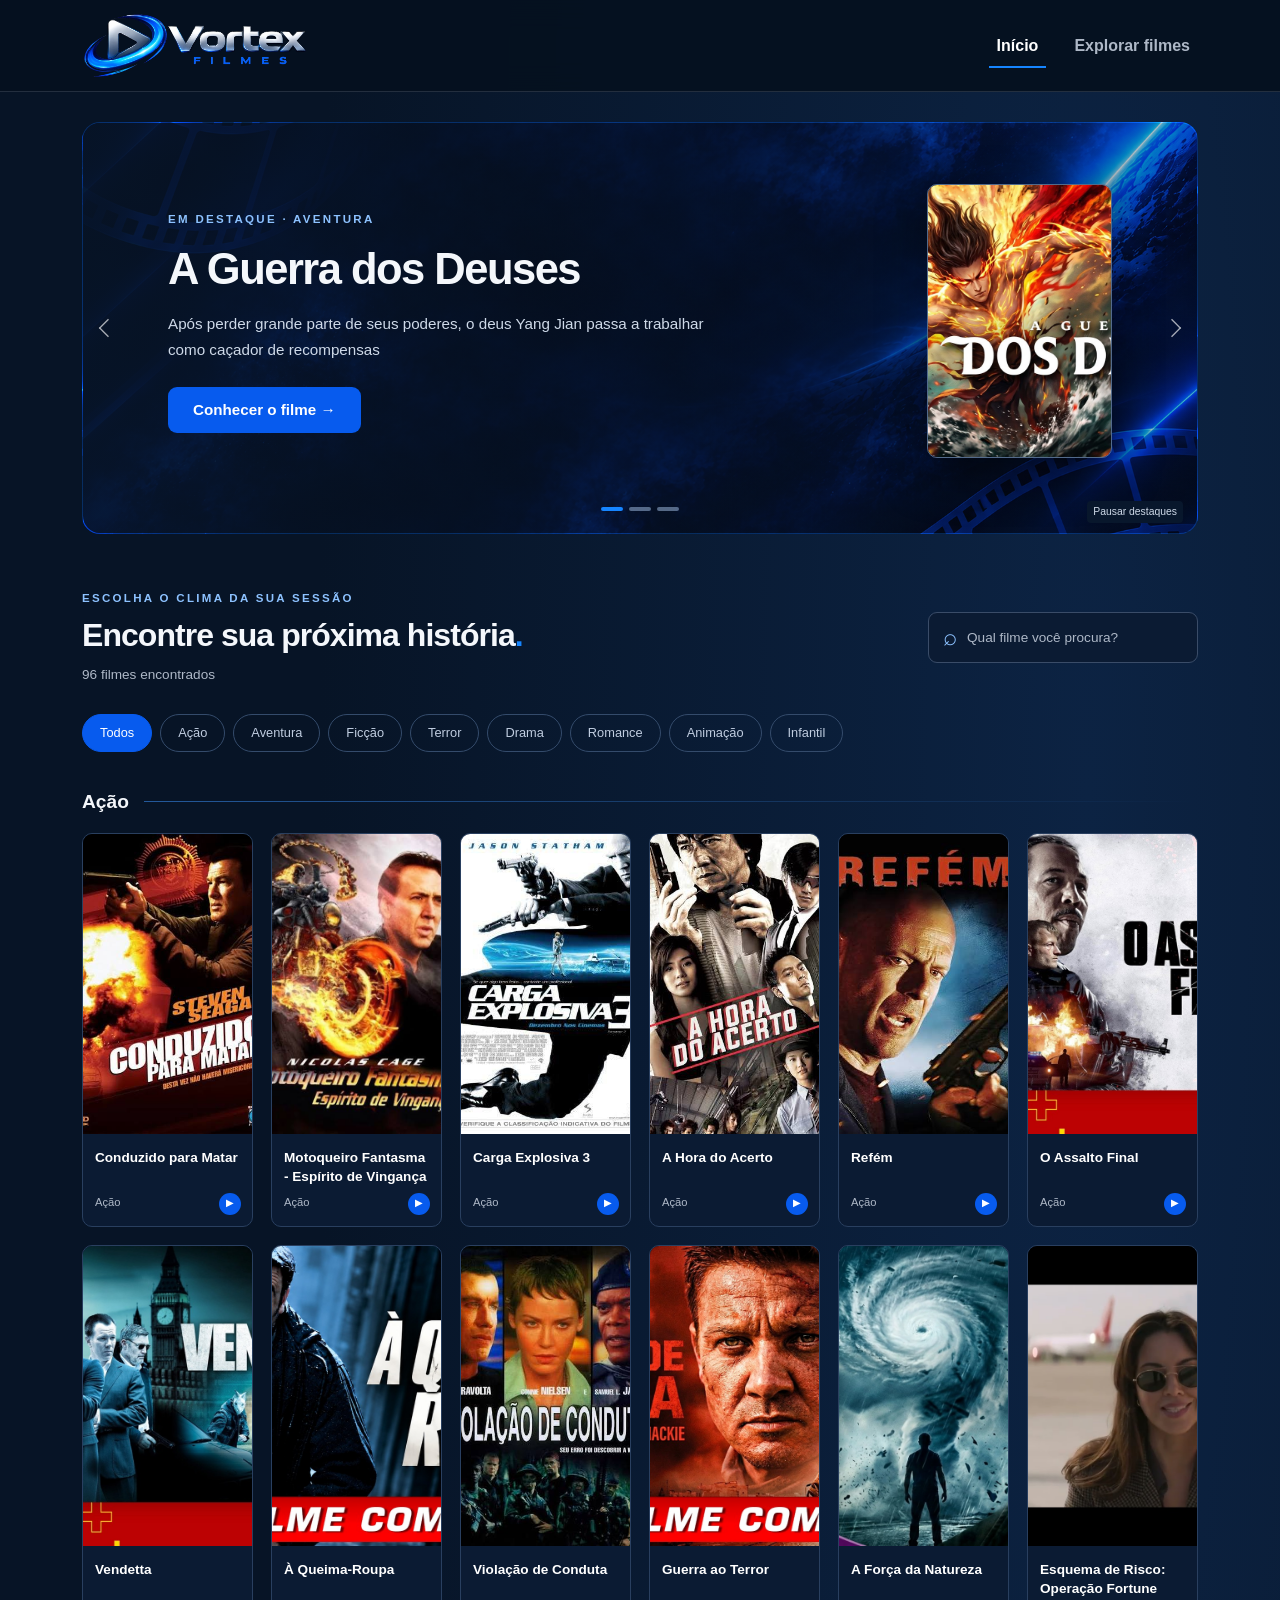
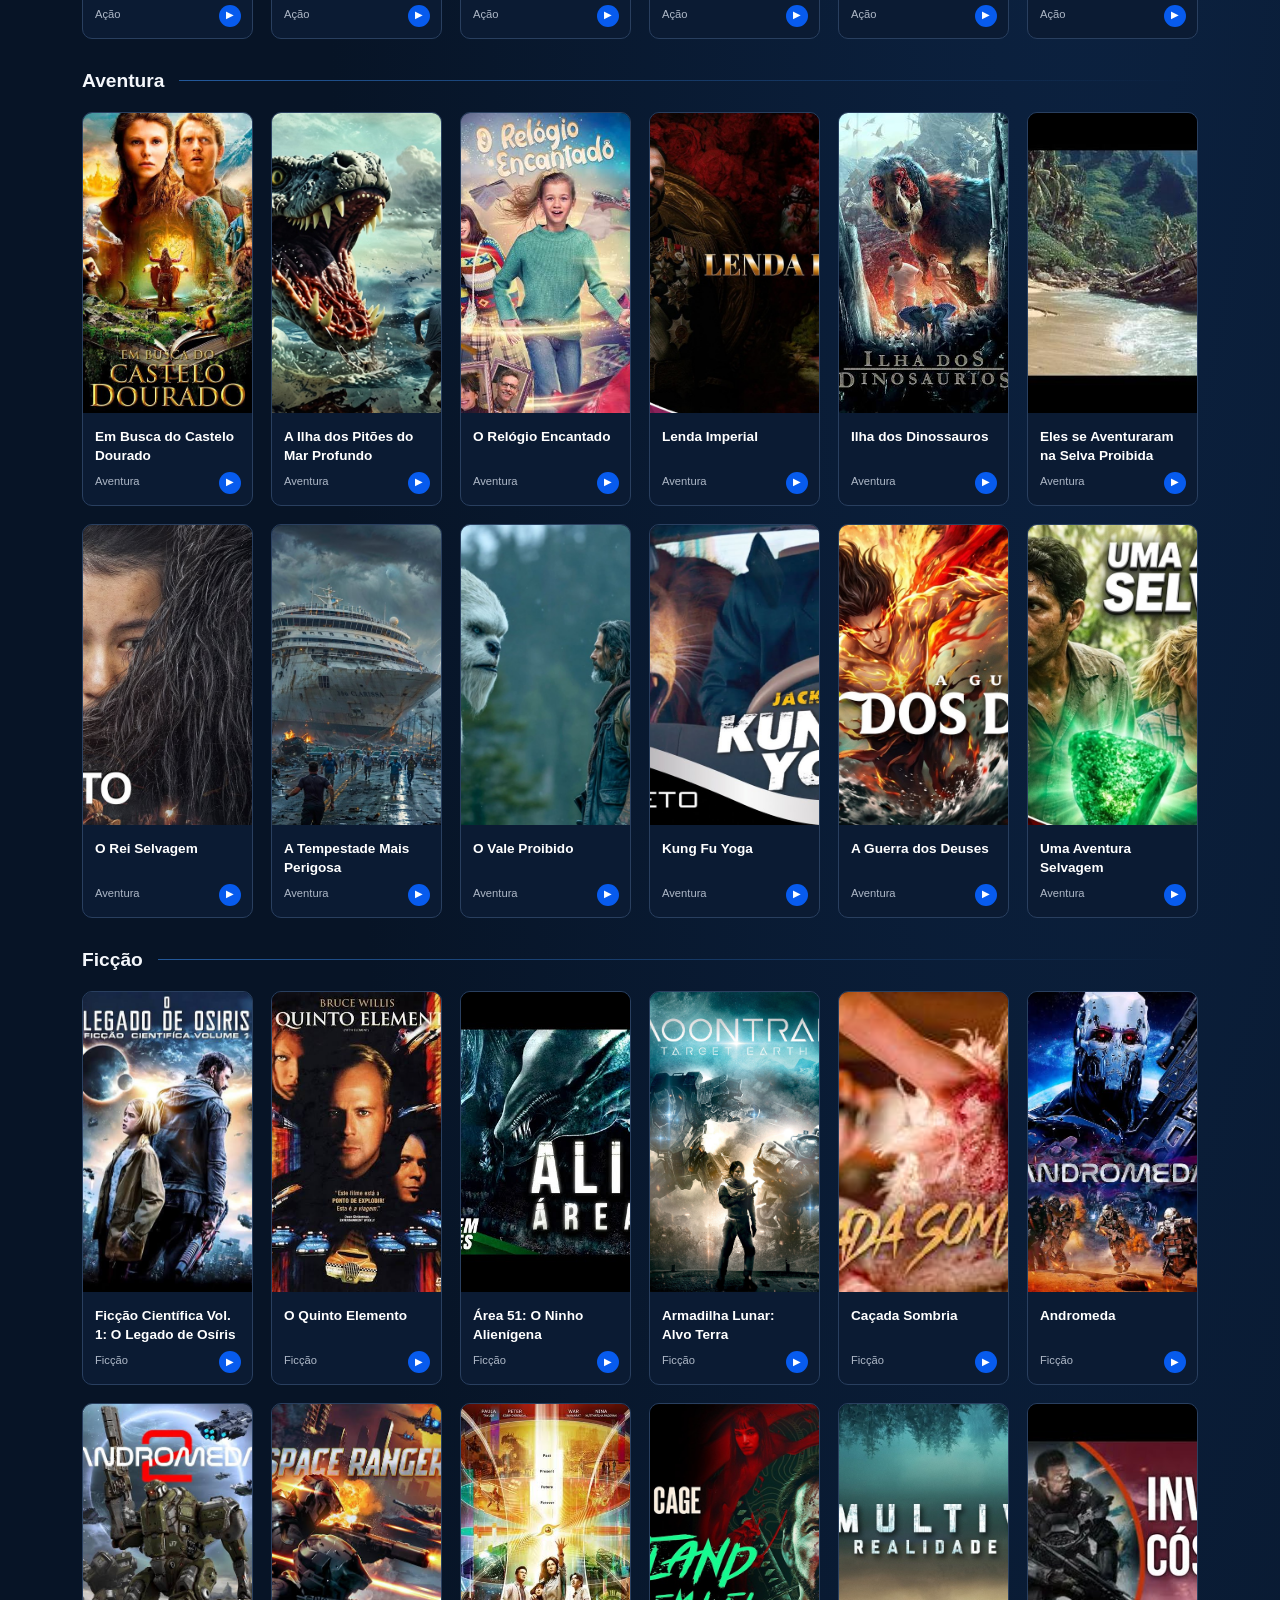
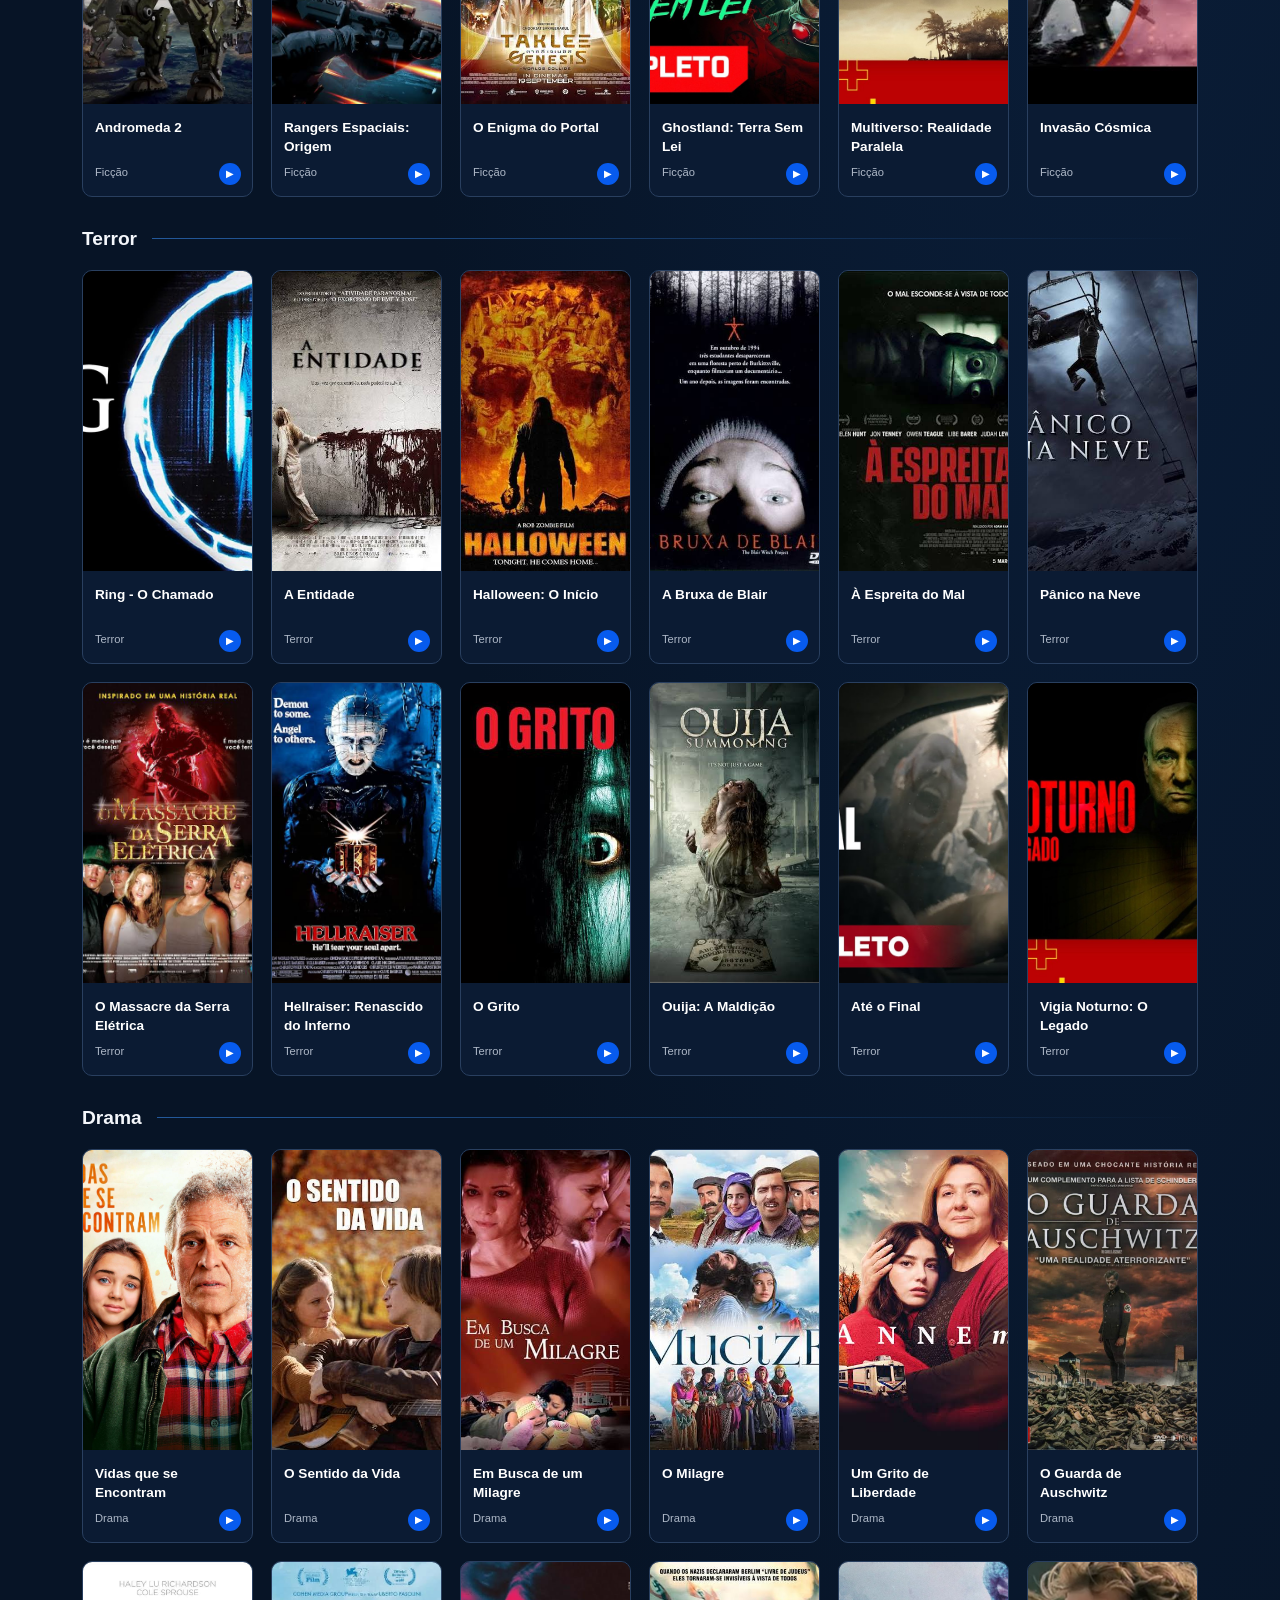
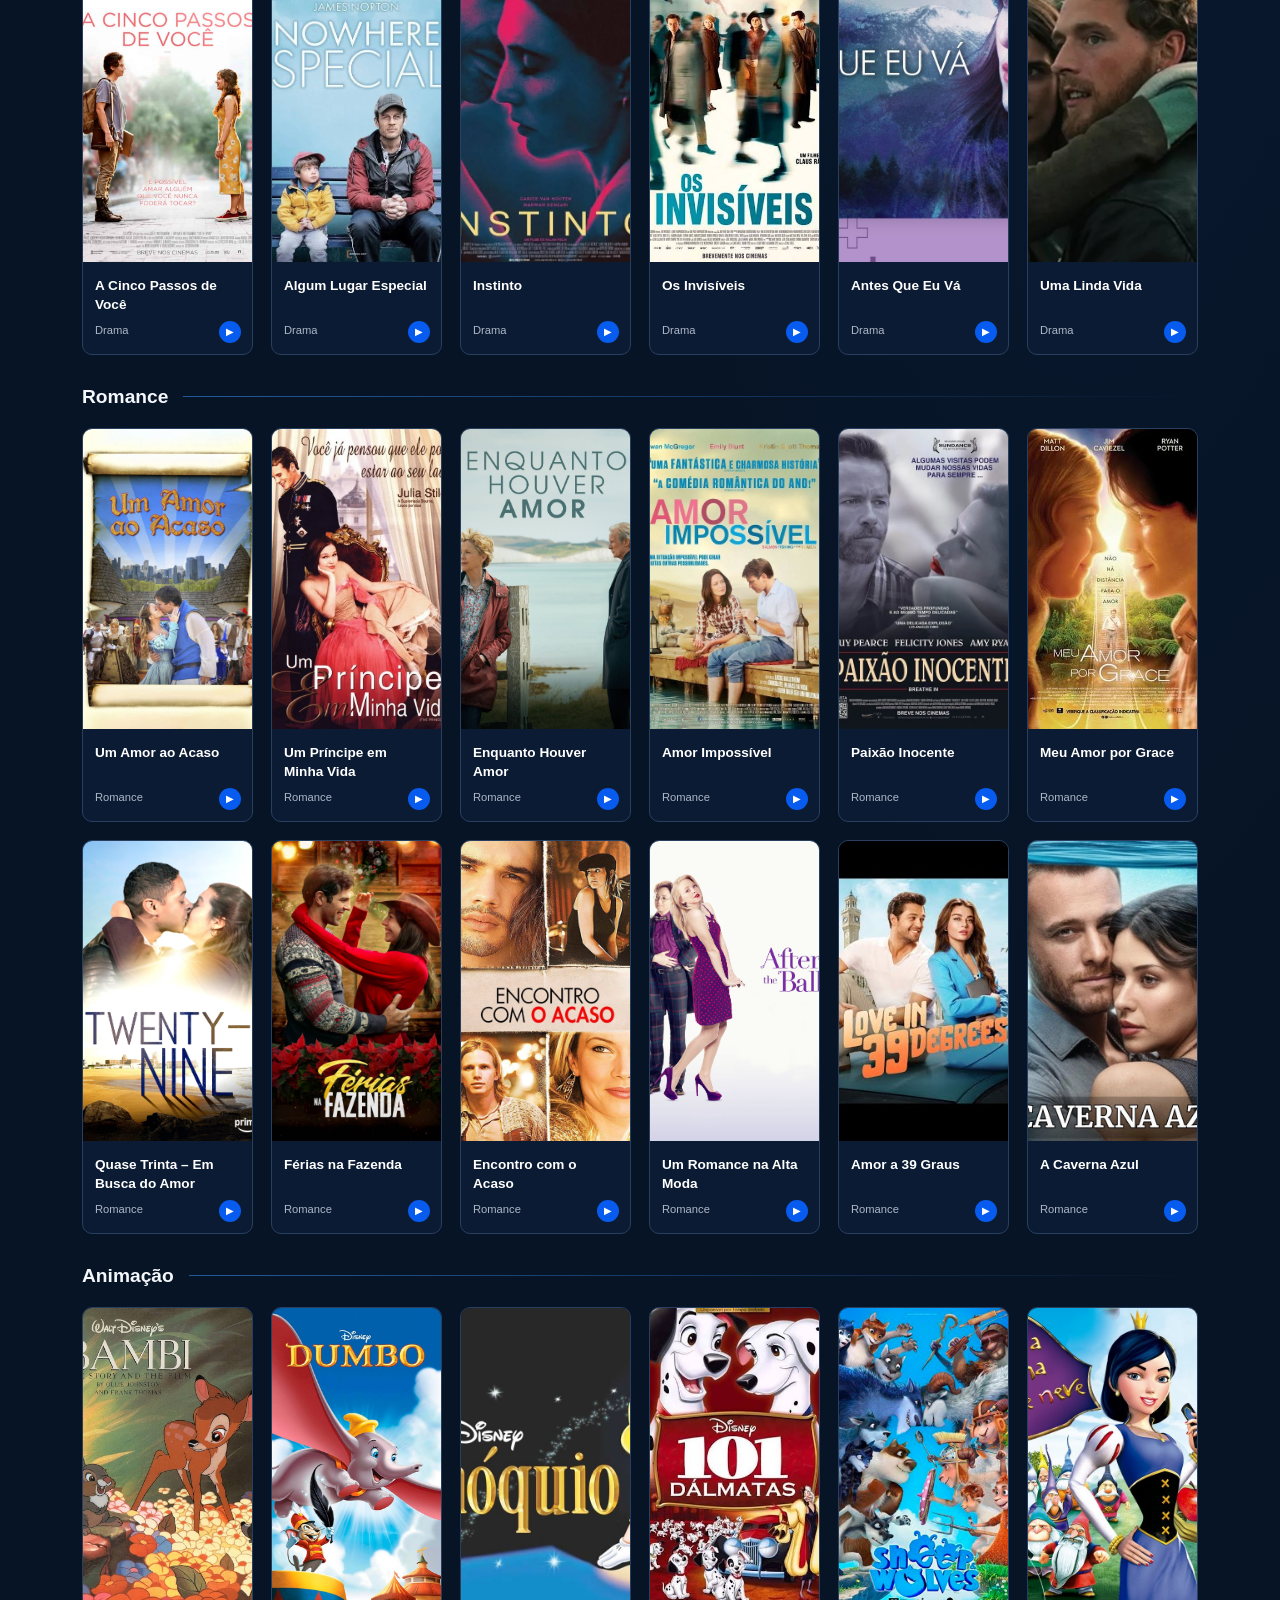
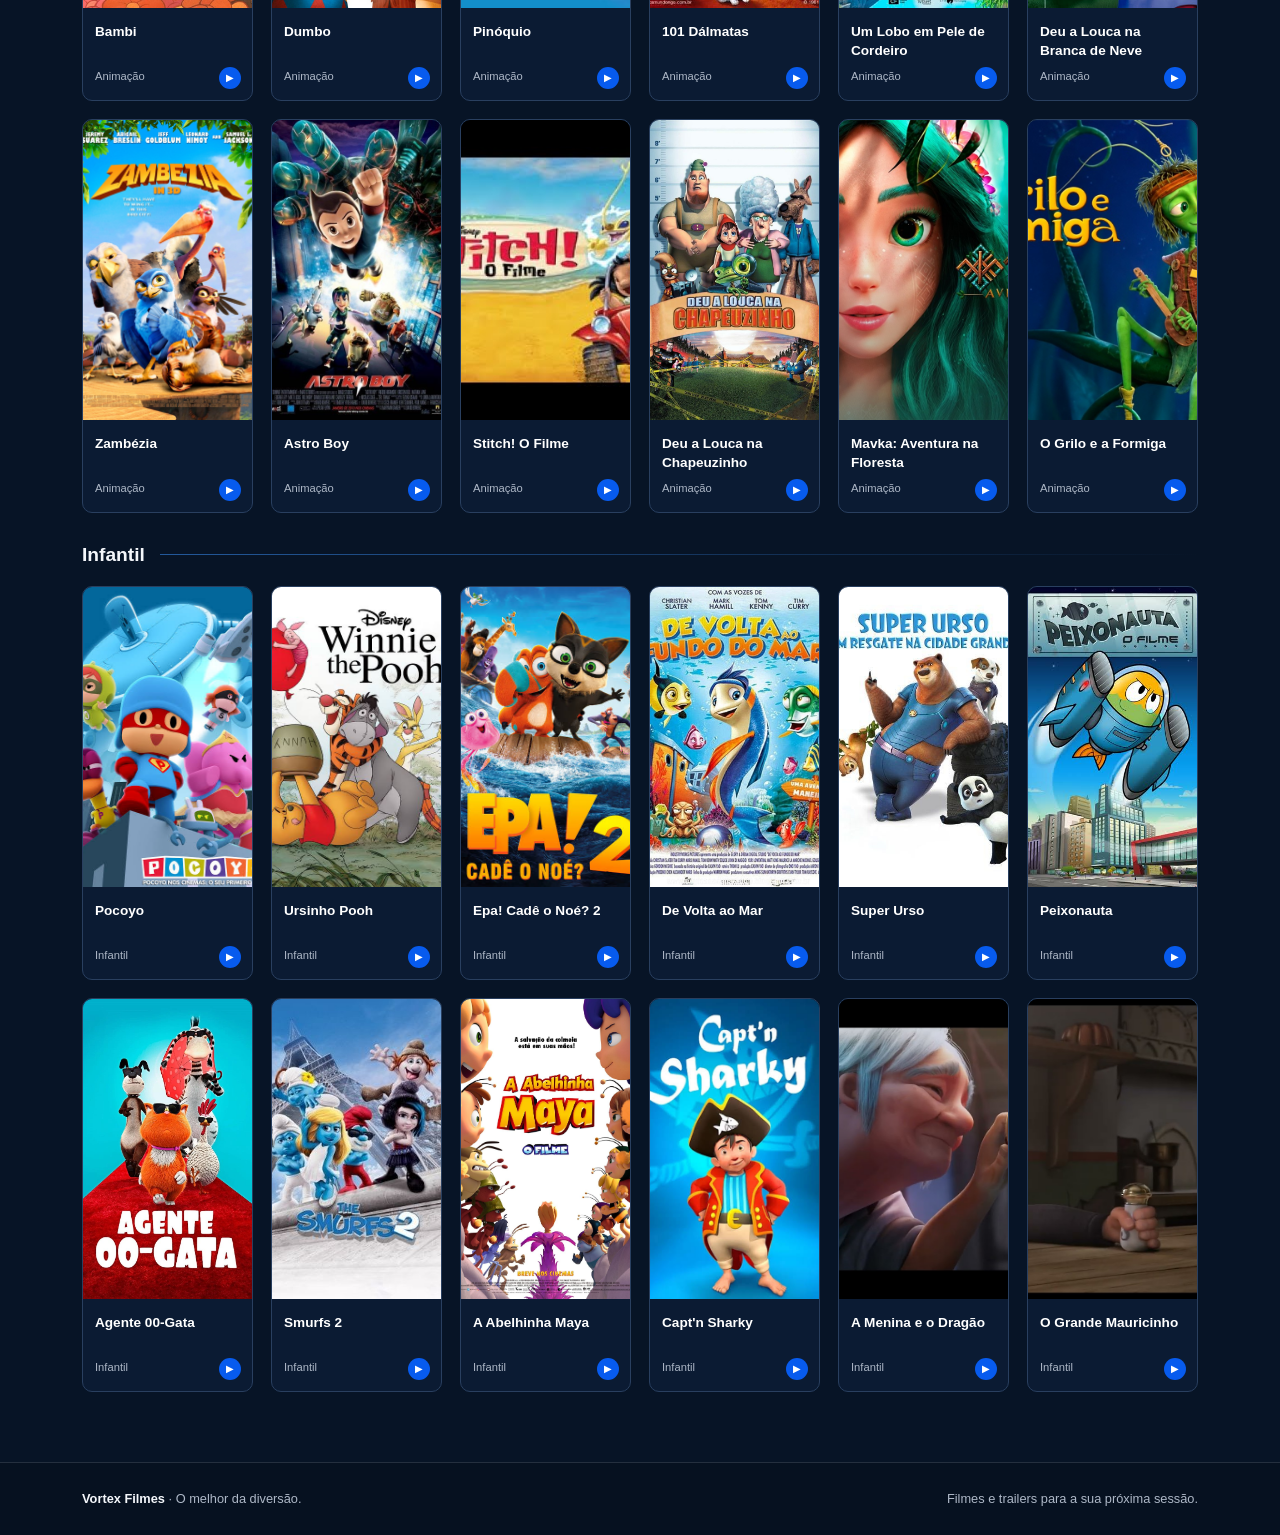
==== commit b5e3f111: "fix: mantém filmes e trailers no player interno" ====
--- a/index.html
+++ b/index.html
@@ -120,7 +120,7 @@
                         <section id="conteudo-video" aria-label="Reprodução do vídeo" hidden>
                             <p id="tipo-video" class="sobretitulo"></p>
                             <iframe id="reprodutor-filme" class="reprodutor-filme" title="Reprodução do filme" referrerpolicy="strict-origin-when-cross-origin" allow="accelerometer; autoplay; clipboard-write; encrypted-media; gyroscope; picture-in-picture; web-share" allowfullscreen></iframe>
-                            <p class="ajuda-reprodutor">Se o vídeo não carregar, <a id="link-youtube" href="https://www.youtube.com/" target="_blank" rel="noopener noreferrer">abra no YouTube <span aria-hidden="true">↗</span></a>.</p>
+                            <p class="ajuda-reprodutor">Se o vídeo não carregar, a reprodução pode estar restrita pelo canal. Você pode voltar à sinopse e escolher outro filme.</p>
                         </section>
                     </div>
                     <footer class="janela-rodape">
--- a/css/styles.css
+++ b/css/styles.css
@@ -514,12 +514,6 @@
     color: var(--texto-secundario);
 }
 
-.ajuda-reprodutor a {
-    color: #8dc2ff;
-    text-decoration: underline;
-    text-underline-offset: 3px;
-}
-
 /* 6. Responsividade: cabeçalho, rodapé, grade e janela de detalhes. */
 /* Os elementos acompanham a largura disponível, sem margens negativas. */
 @media (max-width: 767.98px) {
@@ -1133,3 +1127,14 @@
         max-height: calc(100dvh - 160px);
     }
 }
+
+/* Vídeos ausentes ou com bloqueio conhecido não redirecionam para outro serviço. */
+.botao-primario:disabled {
+    cursor: not-allowed;
+    opacity: 0.6;
+}
+
+.botao-primario:disabled:hover {
+    background: var(--azul-principal);
+    transform: none;
+}
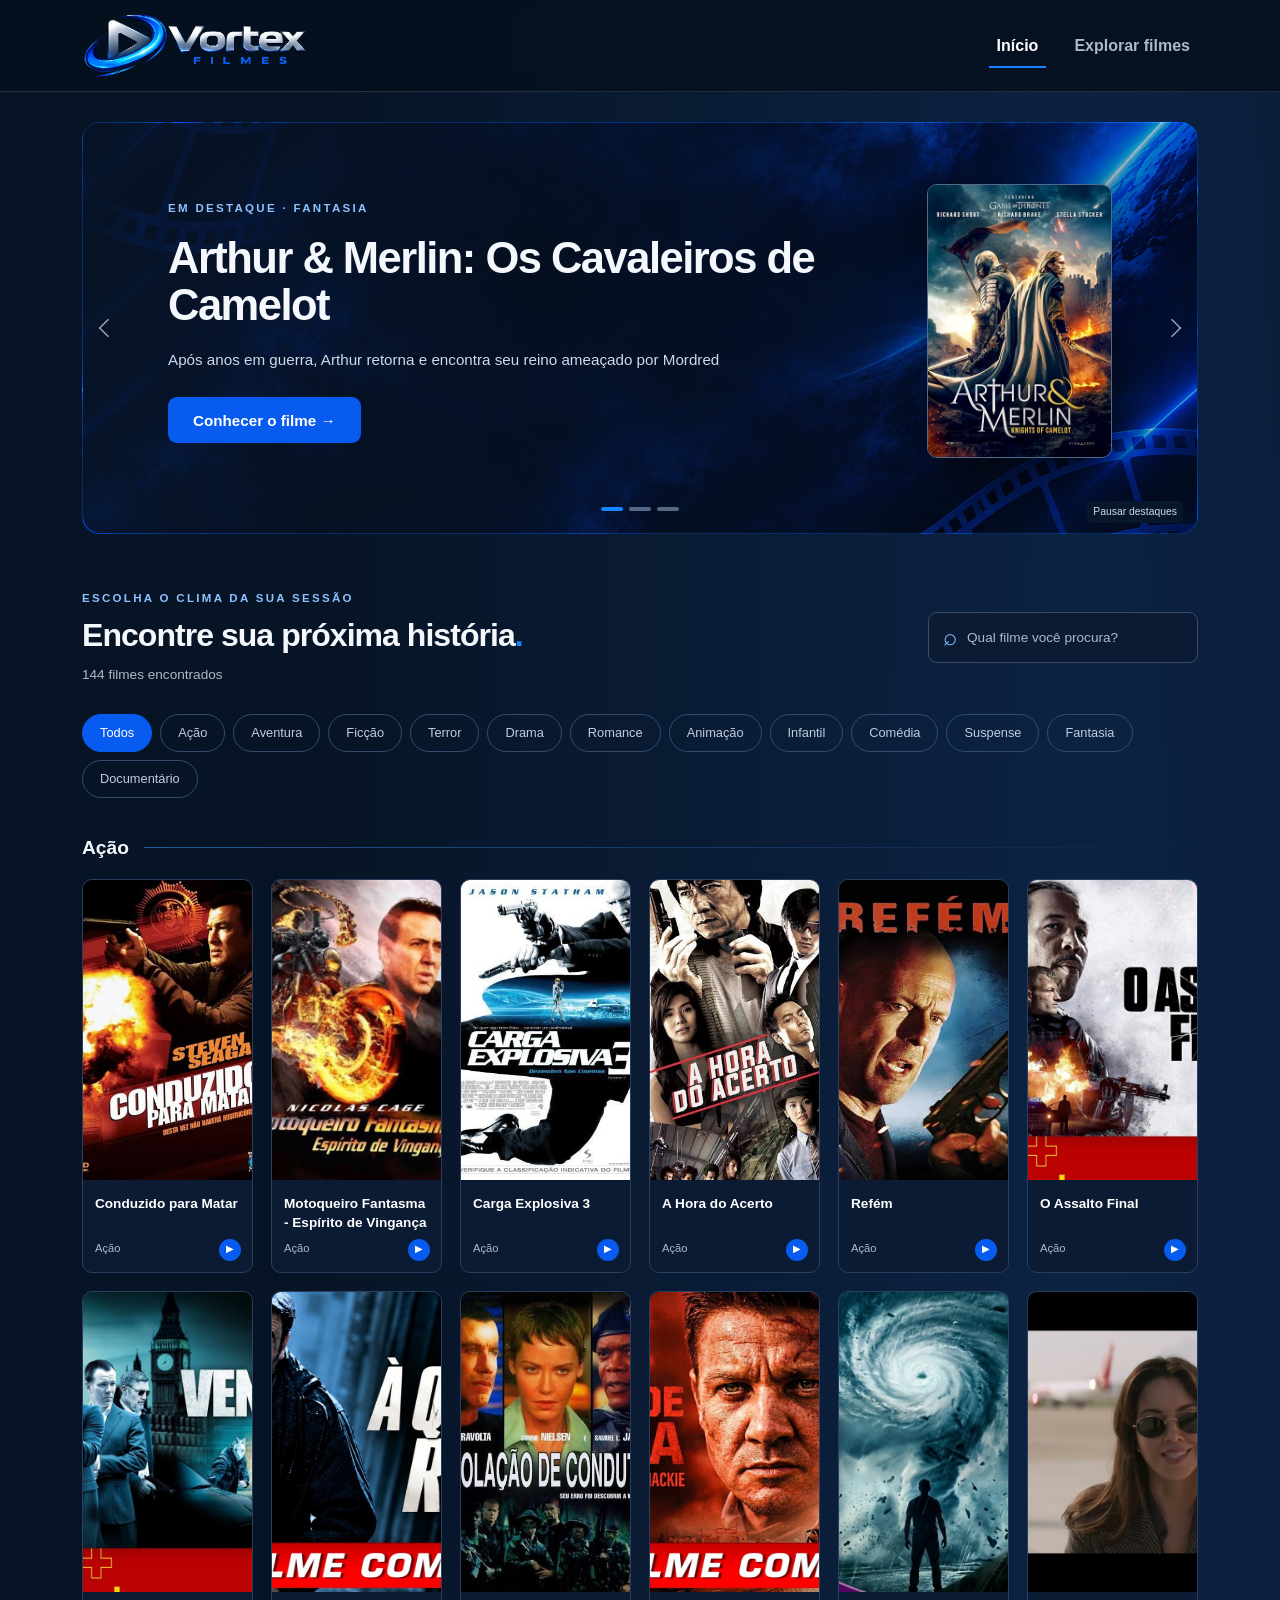
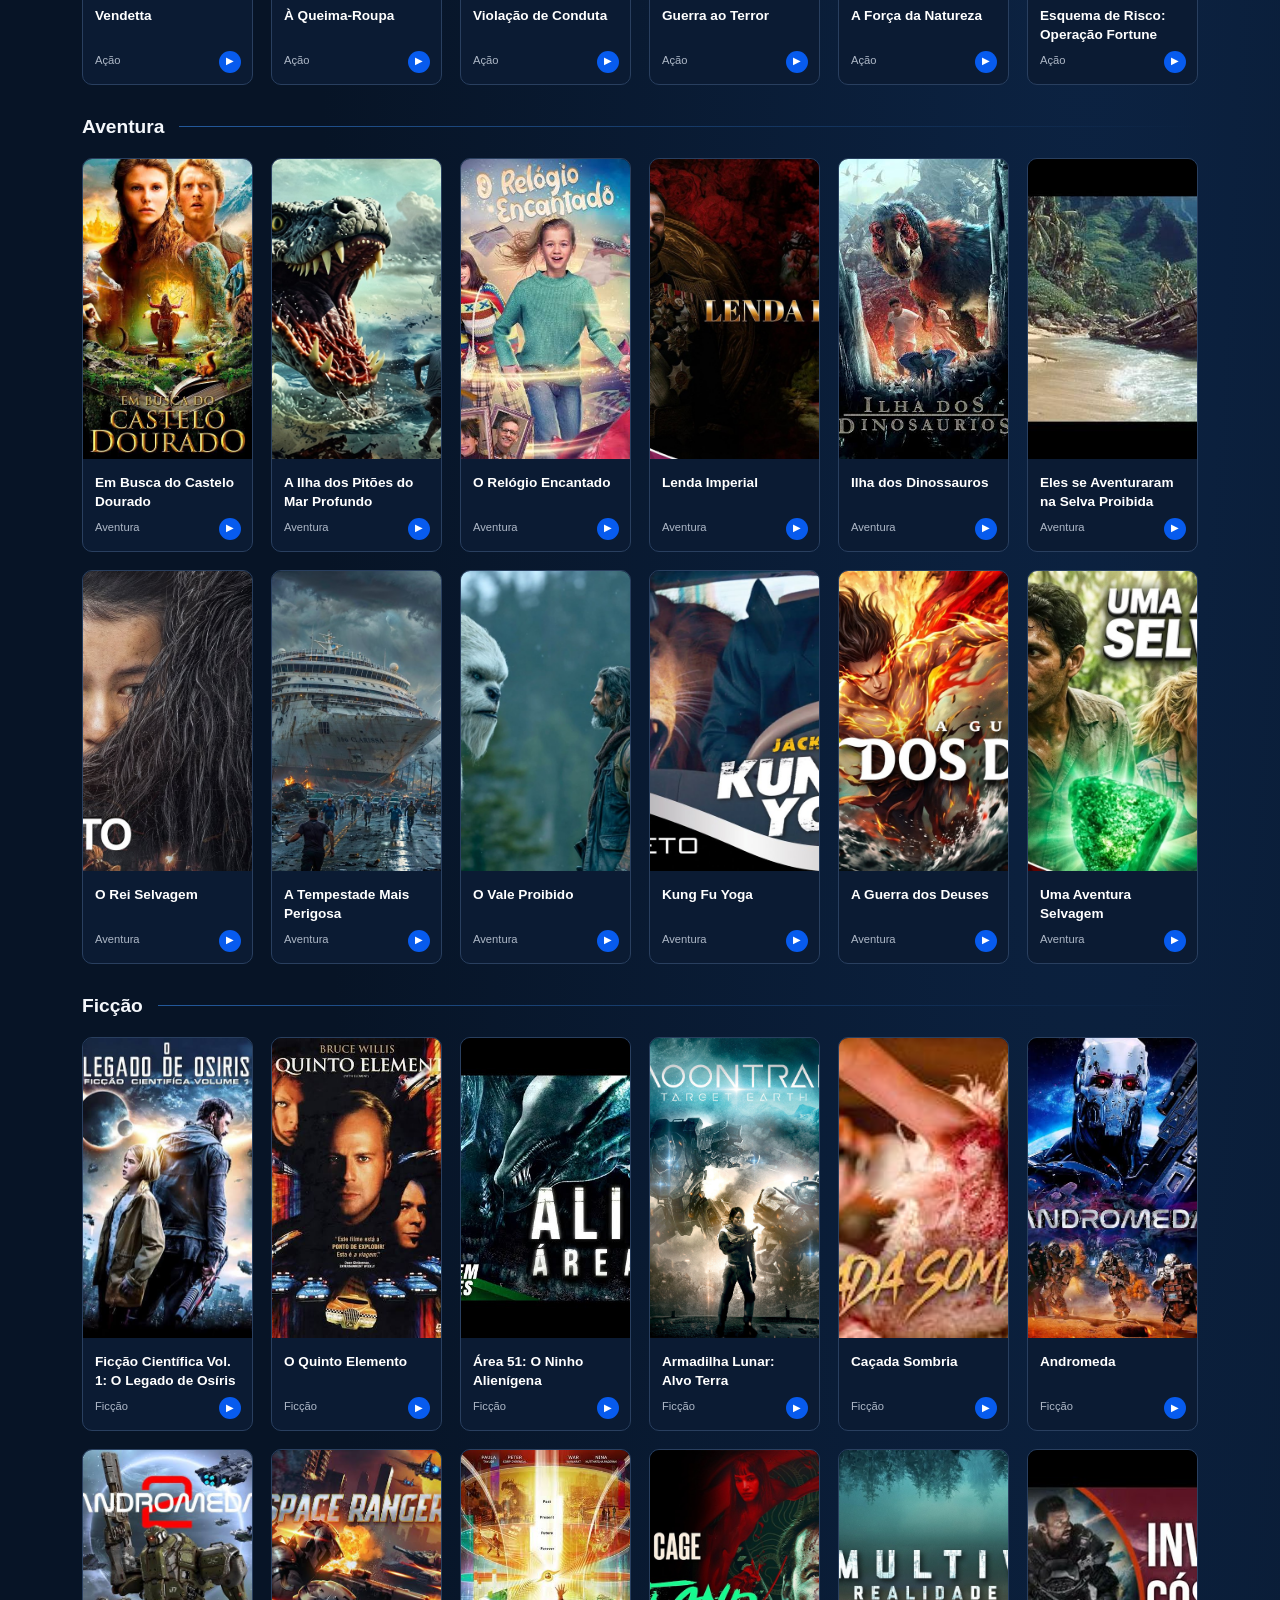
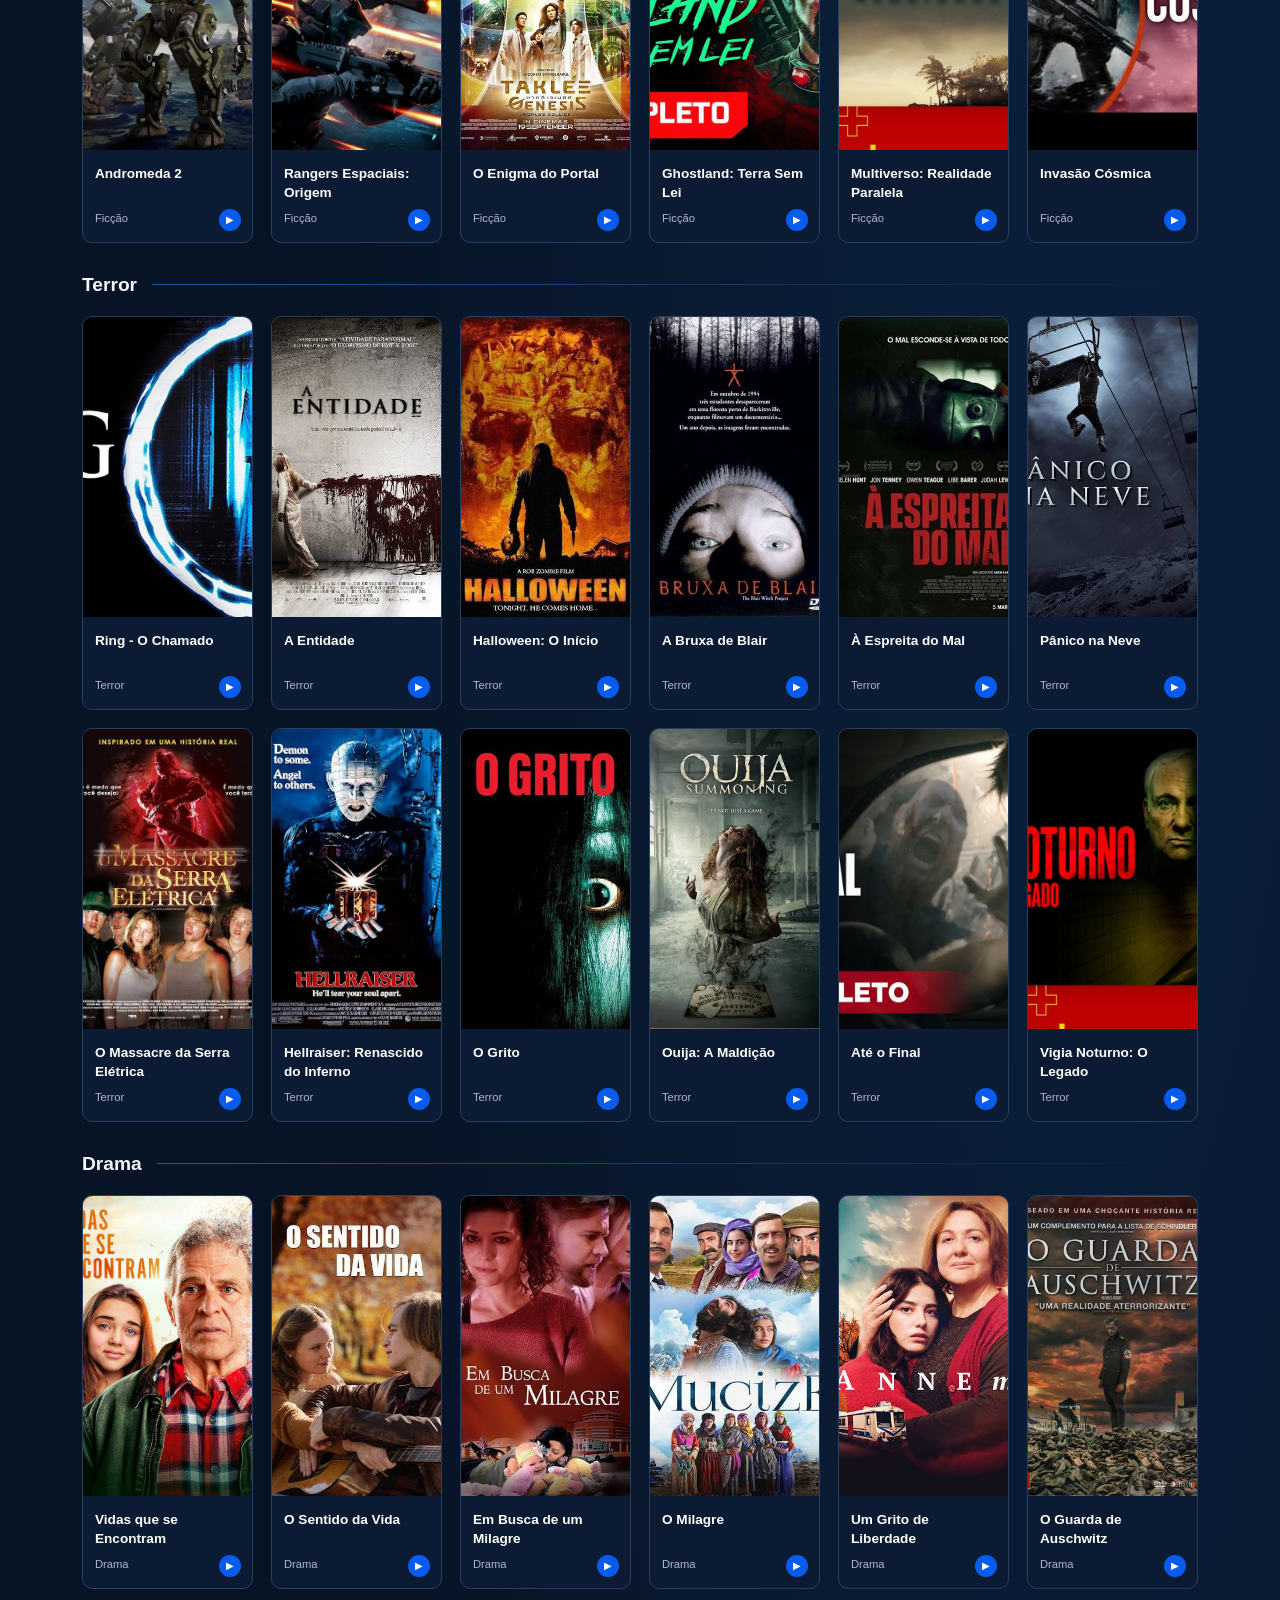
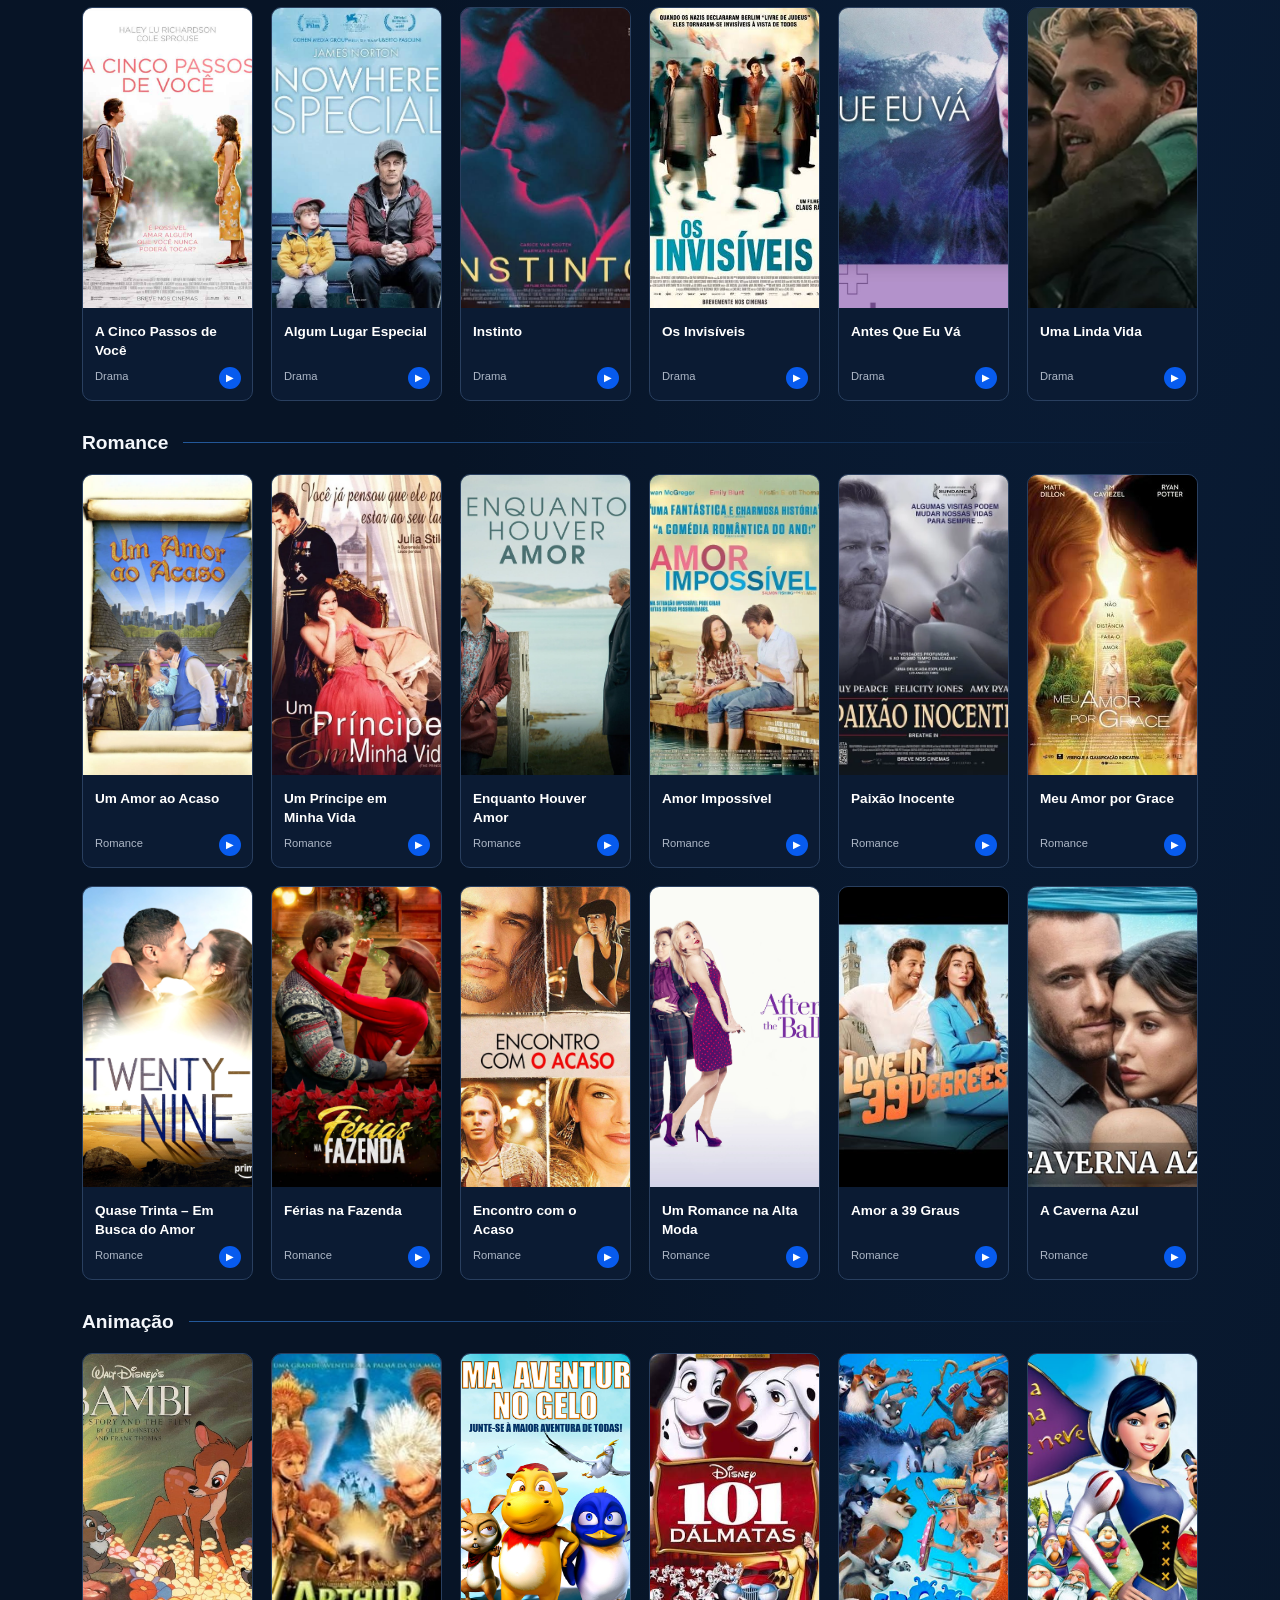
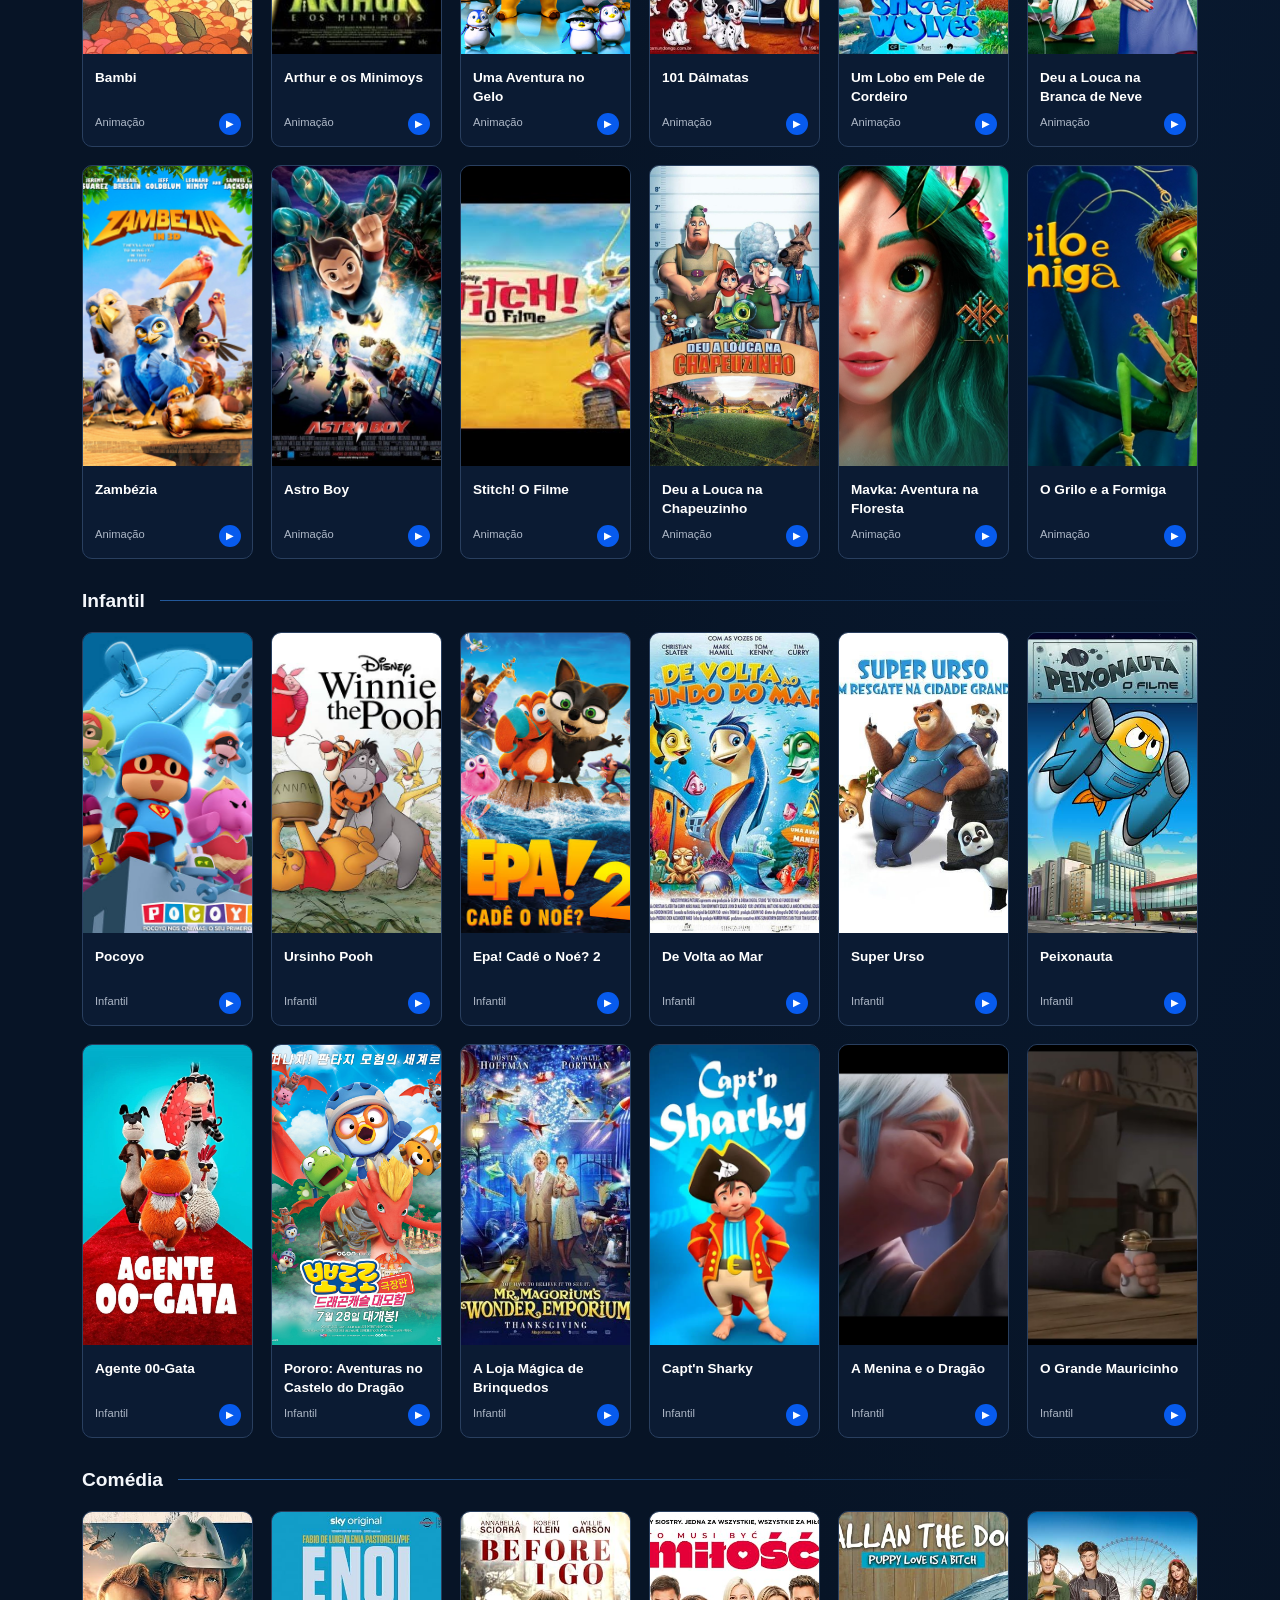
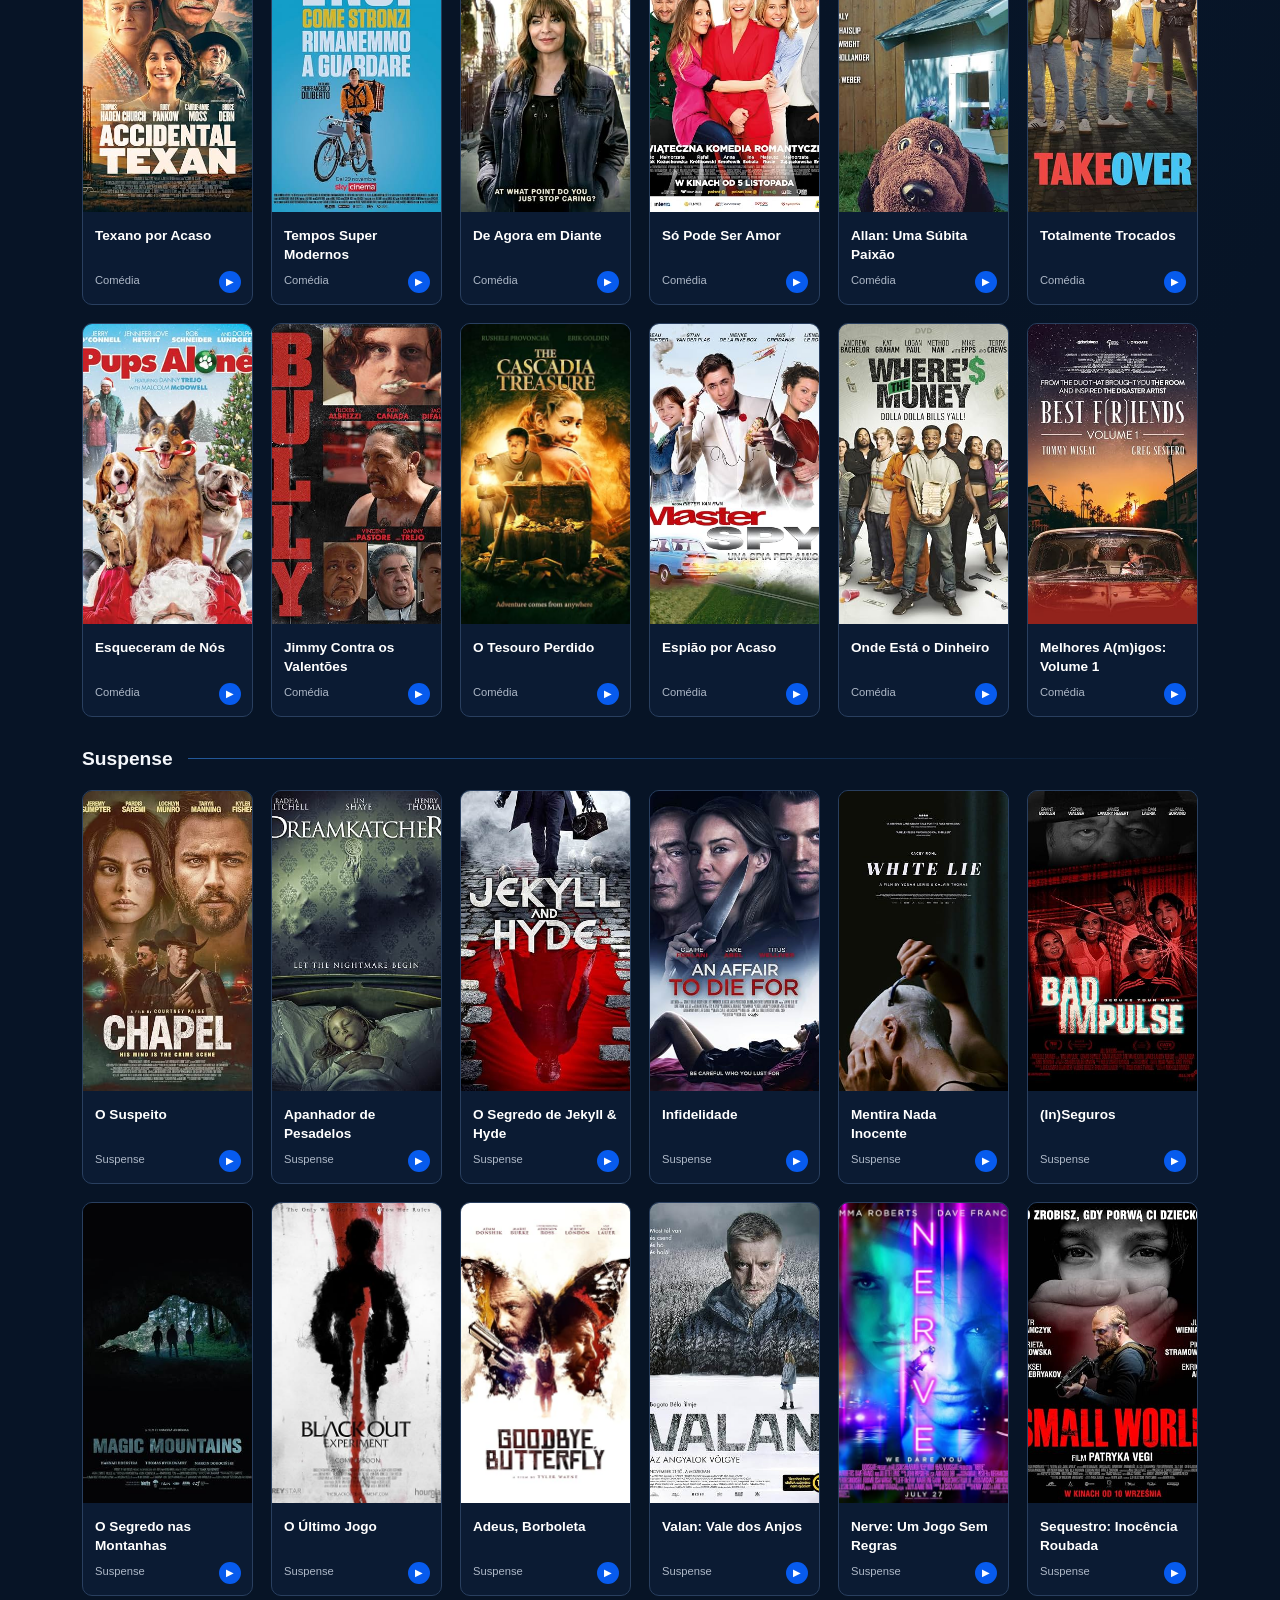
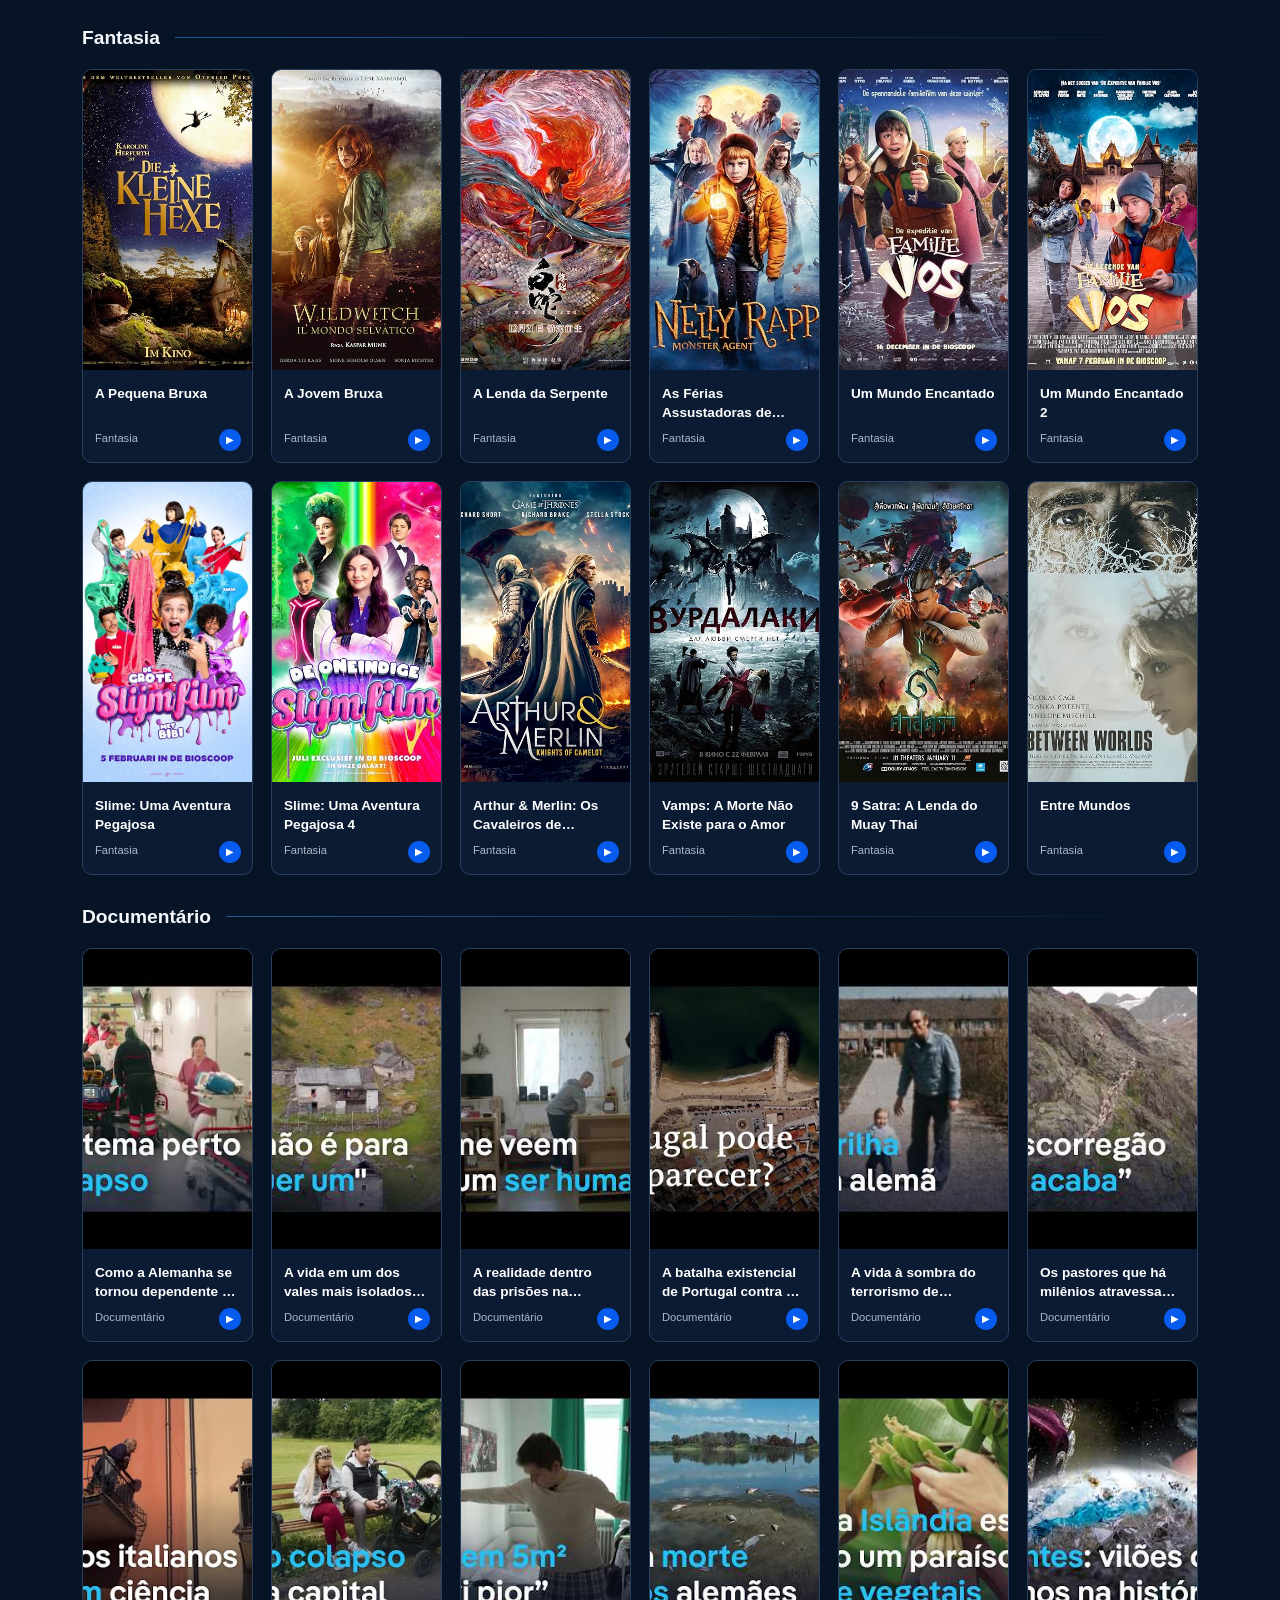
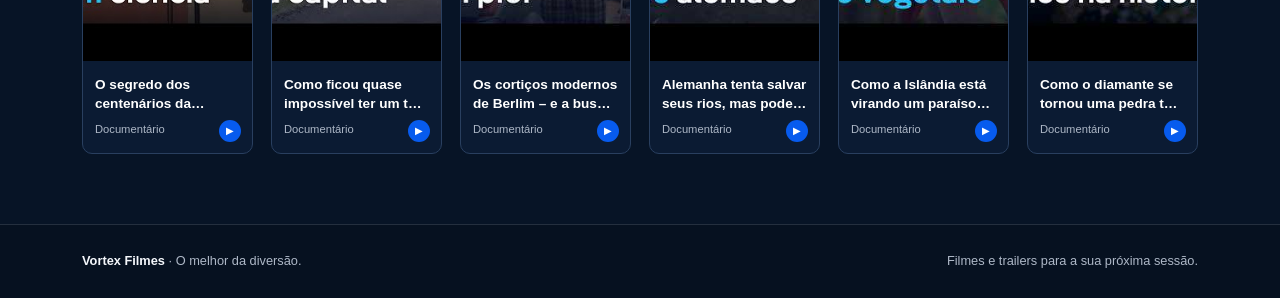
==== commit 205d594c: "feat: adiciona quatro categorias e 48 filmes em português" ====
--- a/index.html
+++ b/index.html
@@ -9,7 +9,7 @@
         <meta property="og:locale" content="pt_BR">
         <meta property="og:site_name" content="Vortex Filmes">
         <meta property="og:title" content="Vortex Filmes | Sua próxima sessão começa aqui">
-        <meta property="og:description" content="Explore 96 filmes com busca por gênero, sinopses e trailers em português.">
+        <meta property="og:description" content="Explore 144 filmes com busca por gênero, sinopses e trailers em português.">
         <meta property="og:url" content="https://vortex-filmes.netlify.app/">
         <meta property="og:image" content="https://vortex-filmes.netlify.app/images/brand/social-preview.png">
         <meta property="og:image:type" content="image/png">
@@ -18,7 +18,7 @@
         <meta property="og:image:alt" content="Logotipo Vortex Filmes sobre fundo azul, com a frase Sua próxima sessão começa aqui.">
         <meta name="twitter:card" content="summary_large_image">
         <meta name="twitter:title" content="Vortex Filmes | Sua próxima sessão começa aqui">
-        <meta name="twitter:description" content="Explore 96 filmes com busca por gênero, sinopses e trailers em português.">
+        <meta name="twitter:description" content="Explore 144 filmes com busca por gênero, sinopses e trailers em português.">
         <meta name="twitter:image" content="https://vortex-filmes.netlify.app/images/brand/social-preview.png">
         <link rel="canonical" href="https://vortex-filmes.netlify.app/">
         <title>Catálogo | Vortex Filmes</title>
